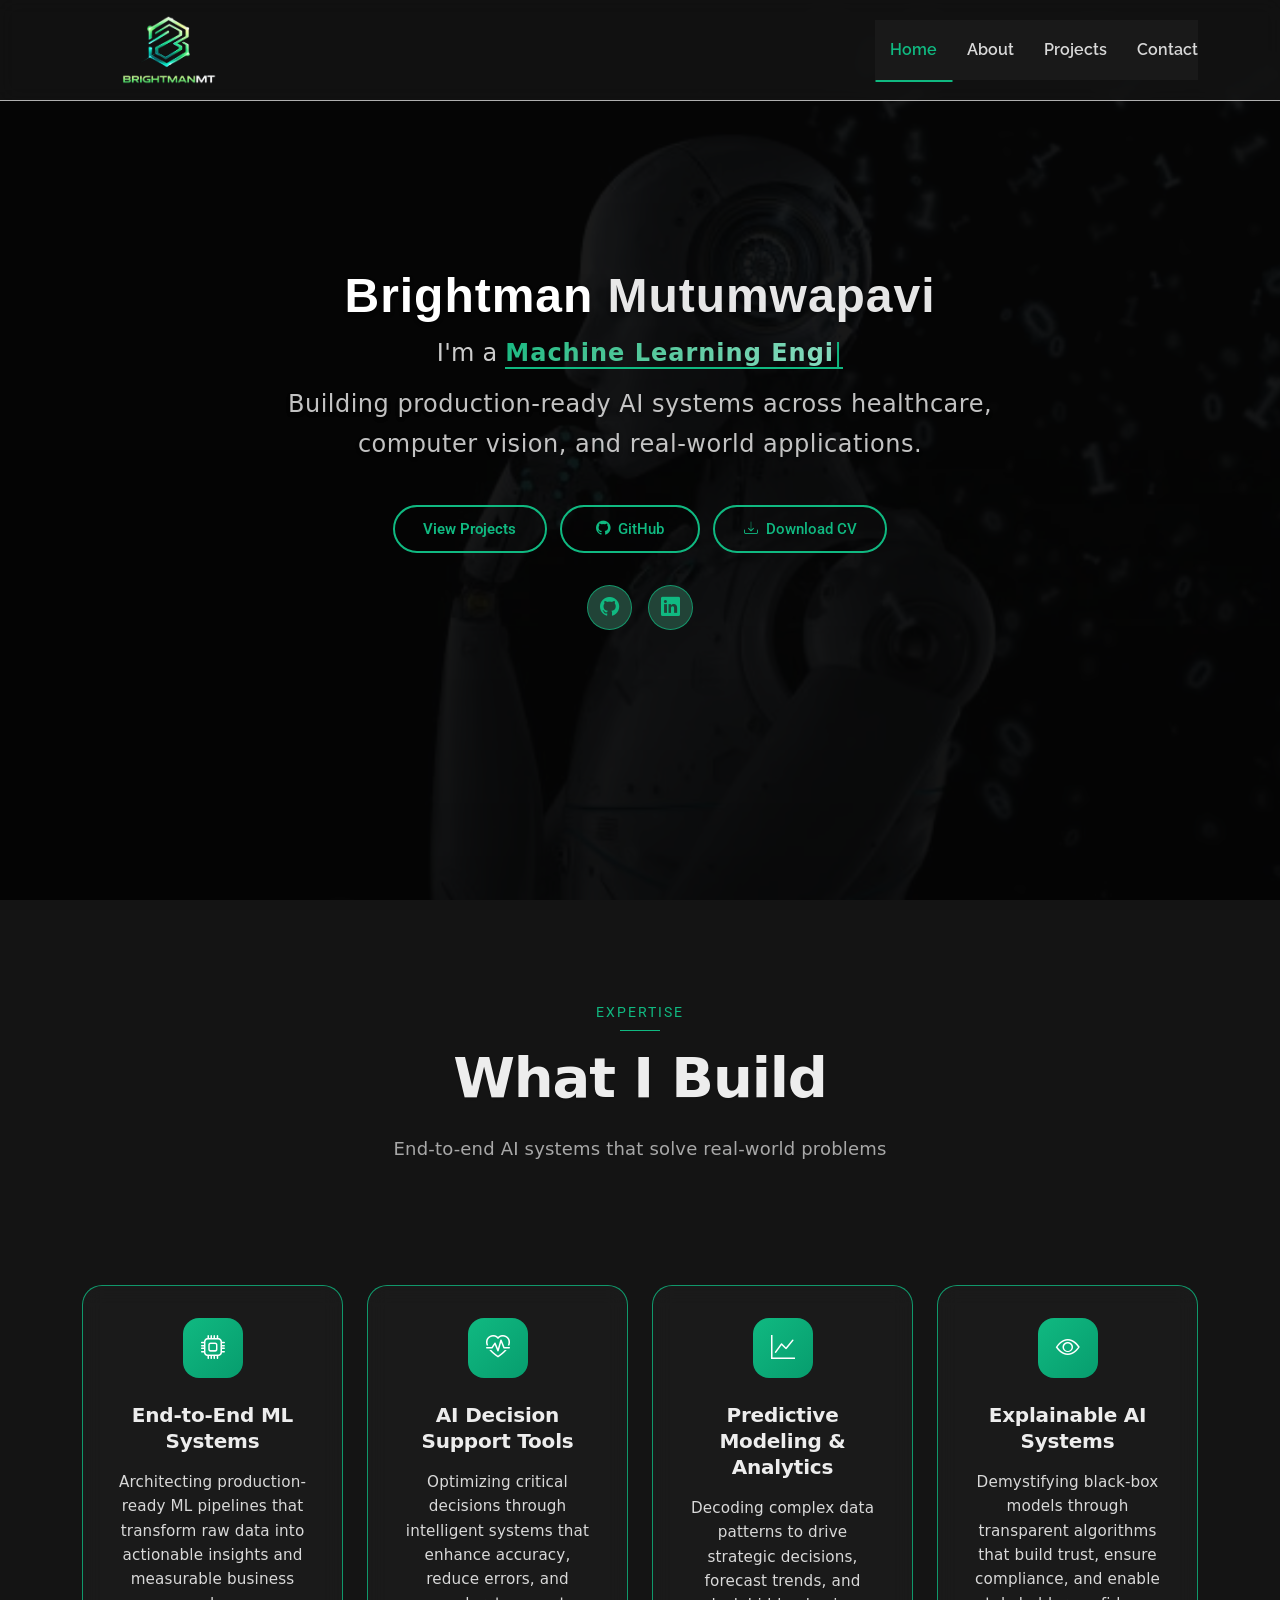
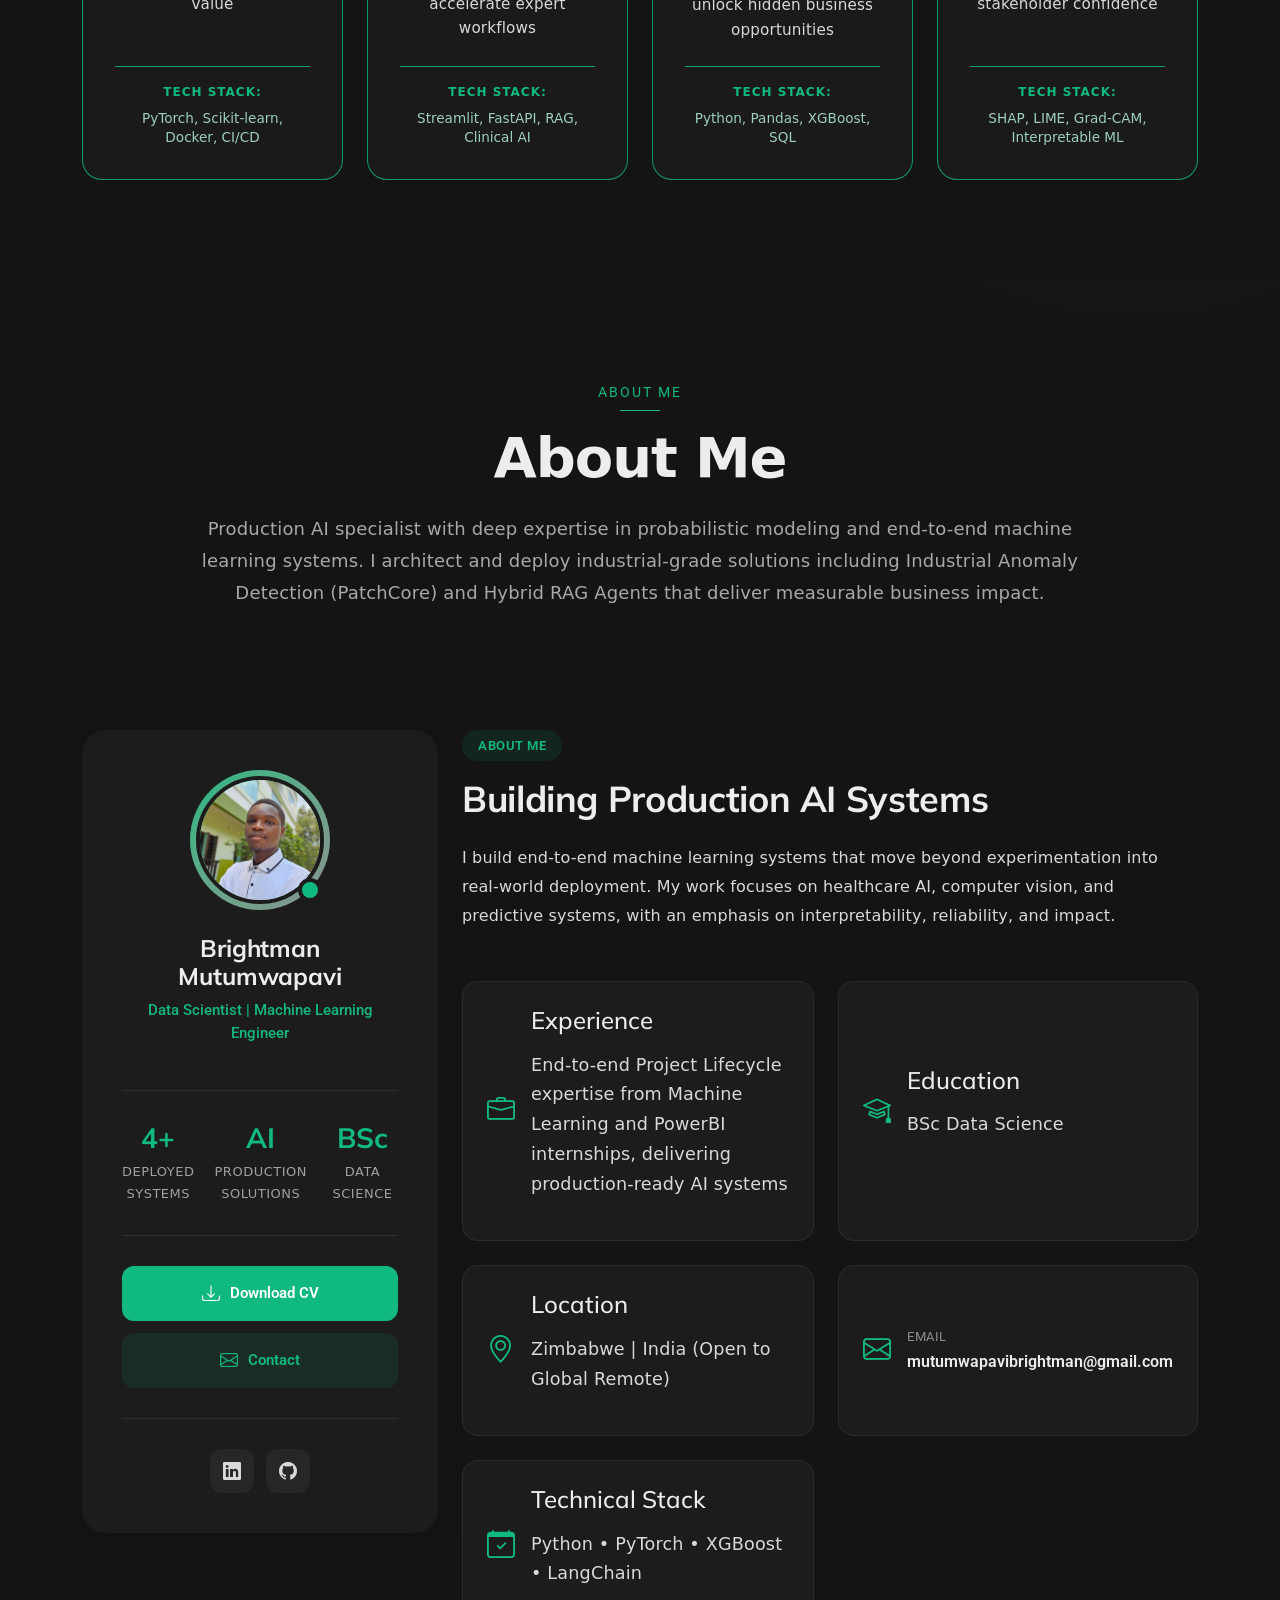
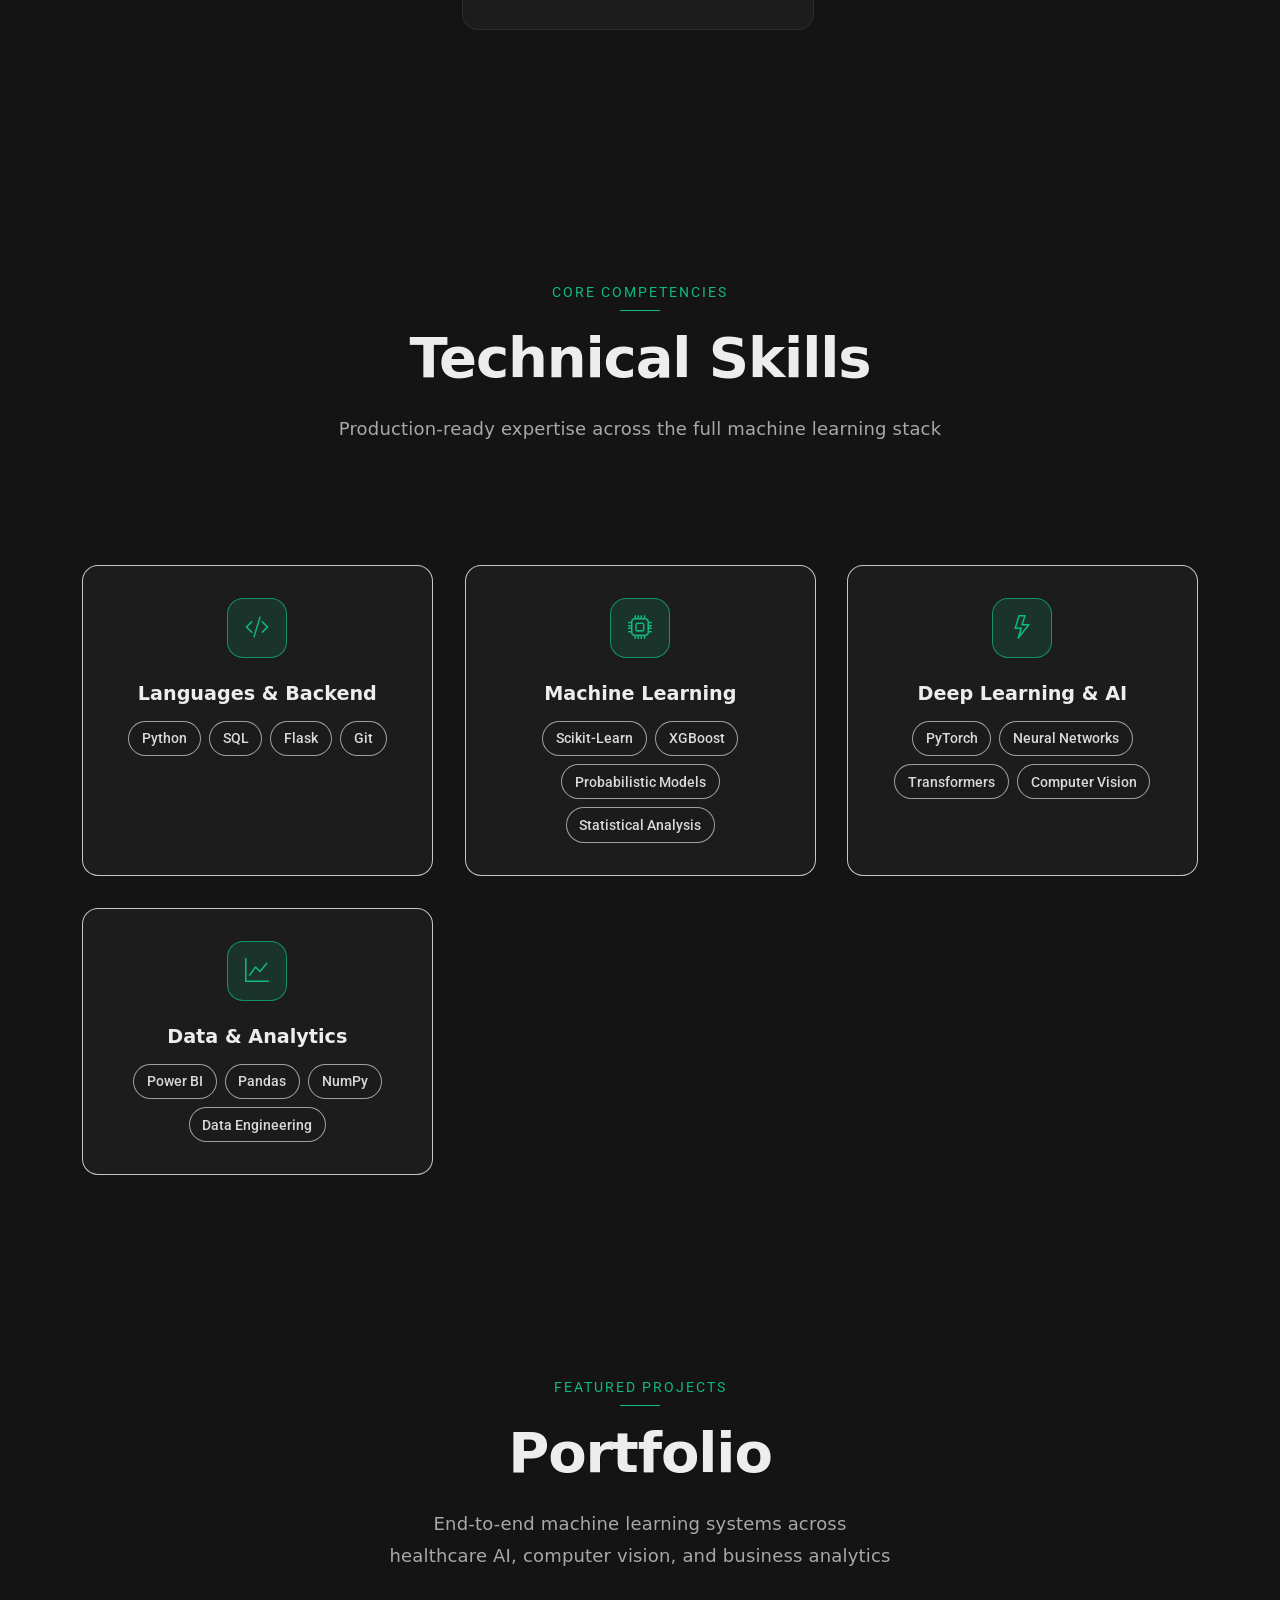
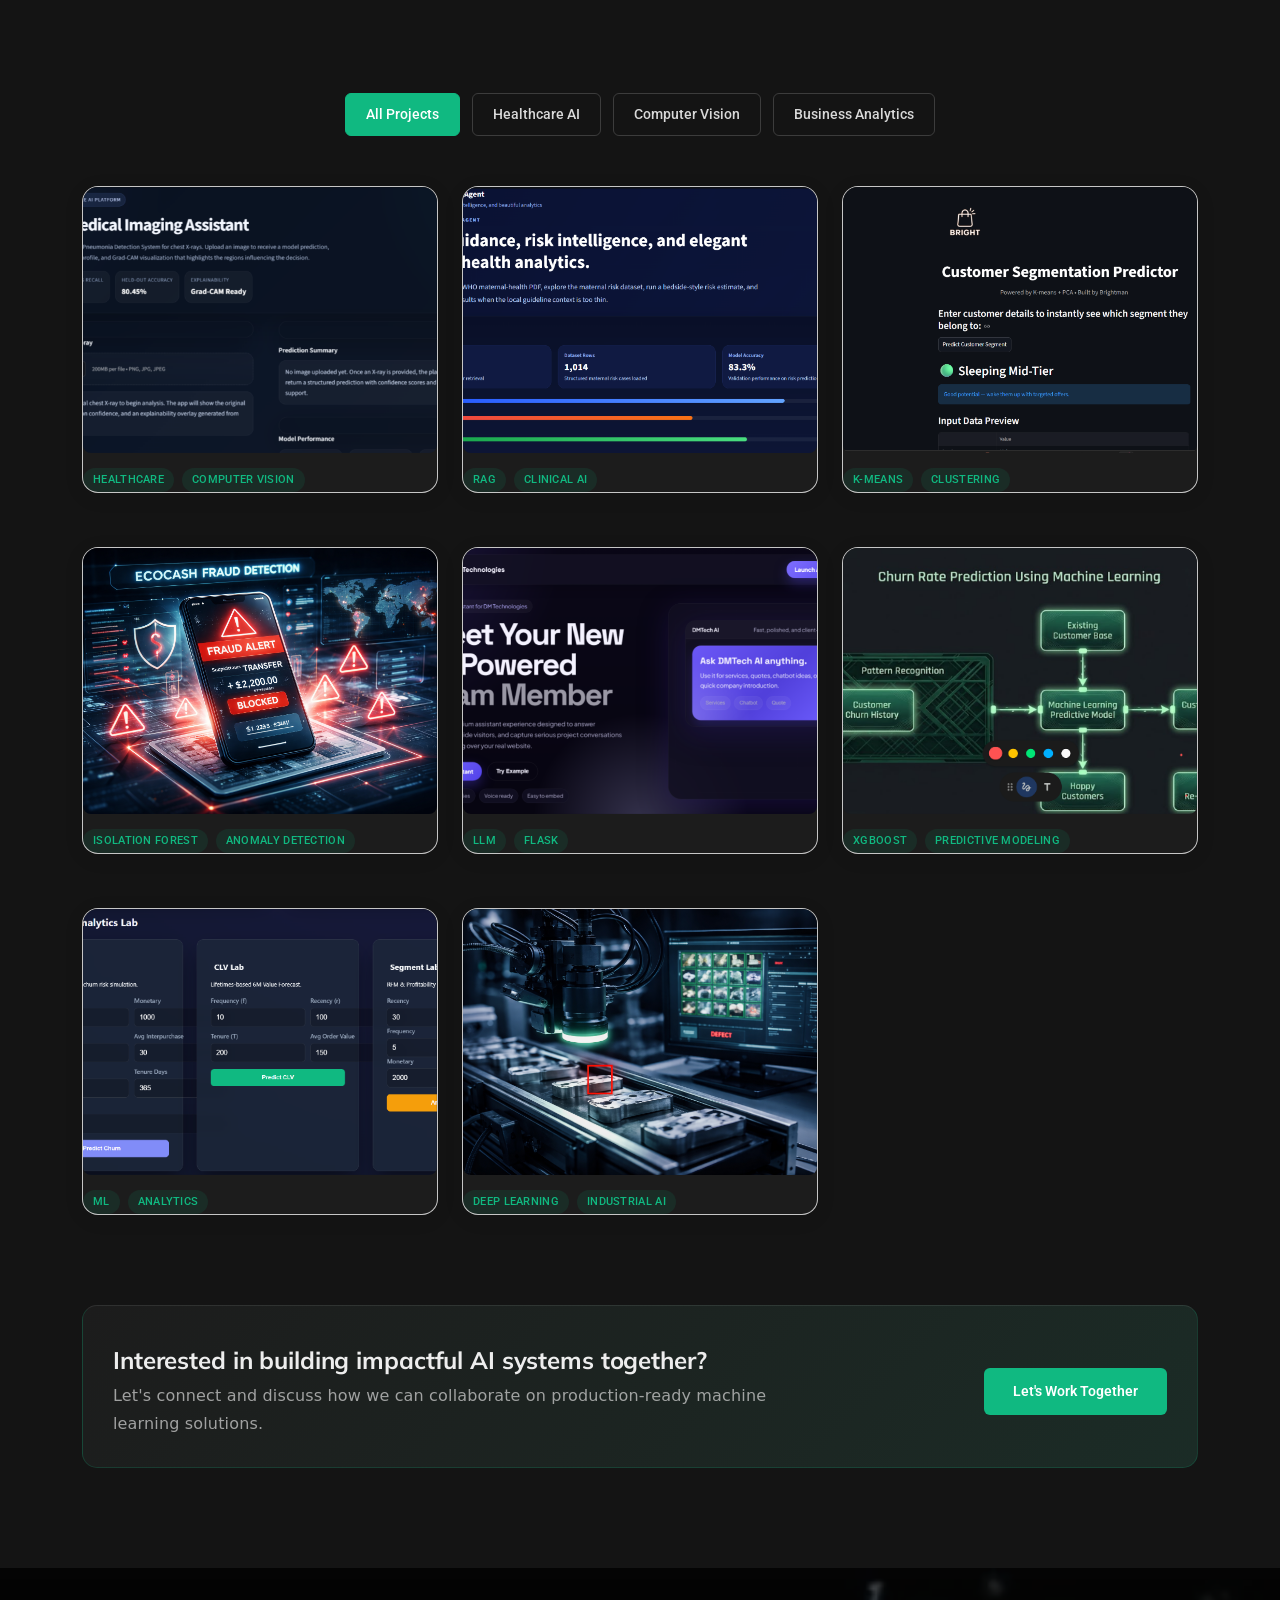
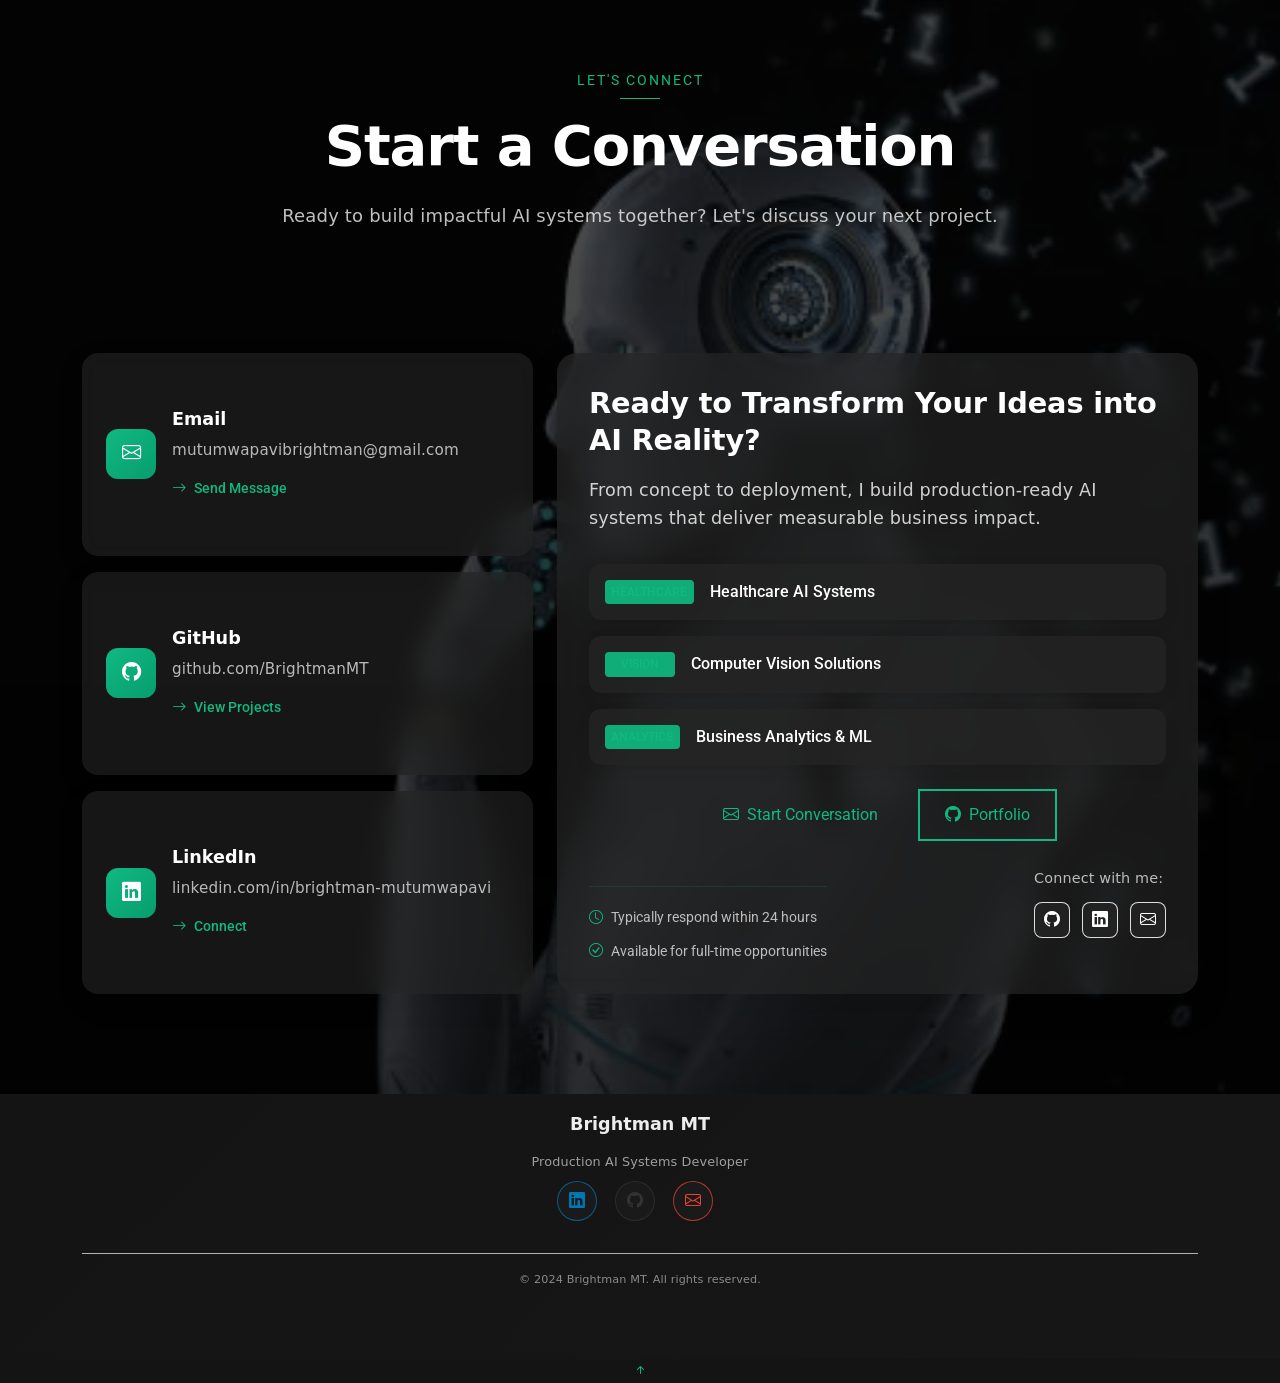
==== index.html @ 0b106875 "Fix GitHub Pages - move files to root directory" ====
<!DOCTYPE html>
<html lang="en">

<head>
  <meta charset="utf-8">
  <meta content="width=device-width, initial-scale=1.0" name="viewport">
  <title>Brightman Mutumwapavi - Data Scientist | Machine Learning Engineer</title>
  <meta name="description" content="Data Scientist and Machine Learning Engineer building end-to-end AI systems across healthcare, computer vision, and real-world applications.">
  <meta name="keywords" content="Data Scientist, Machine Learning Engineer, AI, Healthcare AI, Computer Vision, Deep Learning, PyTorch">

  <!-- Favicons -->
  <link href="assets/img/favicon.png" rel="icon">
  <link href="assets/img/apple-touch-icon.png" rel="apple-touch-icon">

  <!-- Fonts -->
  <link href="https://fonts.googleapis.com" rel="preconnect">
  <link href="https://fonts.gstatic.com" rel="preconnect" crossorigin>
  <link href="https://fonts.googleapis.com/css2?family=Roboto:ital,wght@0,100;0,300;0,400;0,500;0,700;0,900;1,100;1,300;1,400;1,500;1,700;1,900&family=Raleway:ital,wght@0,100;0,200;0,300;0,400;0,500;0,600;0,700;0,800;0,900;1,100;1,200;1,300;1,400;1,500;1,600;1,700;1,800;1,900&family=Mulish:ital,wght@0,200;0,300;0,400;0,500;0,600;0,700;0,800;0,900;1,200;1,300;1,400;1,500;1,600;1,700;1,800;1,900&display=swap" rel="stylesheet">

  <!-- Vendor CSS Files -->
  <link href="assets/vendor/bootstrap/css/bootstrap.min.css" rel="stylesheet">
  <link href="assets/vendor/bootstrap-icons/bootstrap-icons.css" rel="stylesheet">
  <link href="assets/vendor/aos/aos.css" rel="stylesheet">
  <link href="assets/vendor/glightbox/css/glightbox.min.css" rel="stylesheet">
  <link href="assets/vendor/swiper/swiper-bundle.min.css" rel="stylesheet">

  <!-- Main CSS File -->
  <link href="assets/css/main.css" rel="stylesheet">

  <!-- =======================================================
  * Template Name: Craftivo
  * Template URL: https://bootstrapmade.com/craftivo-bootstrap-portfolio-template/
  * Updated: Oct 04 2025 with Bootstrap v5.3.8
  * Author: BootstrapMade.com
  * License: https://bootstrapmade.com/license/
  ======================================================== -->
</head>

<body class="index-page">

  <header id="header" class="header d-flex align-items-center fixed-top">
    <div class="container-fluid container-xl position-relative d-flex align-items-center">

      <a href="index.html" class="logo d-flex align-items-center me-auto">
        <img src="assets/img/logo.png" alt="Brightman MT">
      </a>

      <nav id="navmenu" class="navmenu">
        <ul>
          <li><a href="#hero" class="active">Home</a></li>
          <li><a href="#about">About</a></li>
          <li><a href="#portfolio">Projects</a></li>
          <li><a href="#contact">Contact</a></li>
        </ul>
        <i class="mobile-nav-toggle d-xl-none bi bi-list"></i>
      </nav>

      
    </div>
  </header>

  <!-- Skip to Content Link -->
  <a href="#main" class="skip-link">Skip to main content</a>

  <main class="main">

    <!-- Hero Section -->
    <section id="hero" class="hero section dark-background">

      <div class="hero-background" data-aos="fade-in">
        <img src="assets/img/profile/profile_bright.webp" alt="" class="hero-bg-image">
        <div class="hero-overlay"></div>
      </div>

      <div class="container" data-aos="fade-up" data-aos-delay="100">
        <div class="row justify-content-center">
          <div class="col-lg-8 text-center">
            <h2 class="hero-name"><span class="name-first">Brightman</span> <span class="name-last">Mutumwapavi</span></h2>
            <p>I'm a <span class="typed" data-typed-items="Machine Learning Engineer, AI Systems Builder, Data Scientist"></span><span class="typed-cursor" aria-hidden="true"></span></p>
            <p class="hero-subtitle">Building production-ready AI systems across healthcare, computer vision, and real-world applications.</p>
            <div class="hero-cta">
              <a href="#portfolio" class="btn-getstarted">View Projects</a>
              <a href="https://github.com/BrightmanMT" target="_blank" class="btn-getstarted-secondary"><i class="bi bi-github"></i>GitHub</a>
              <a href="assets/Brightman Mutumwapavi_cv.pdf" class="btn-getstarted-secondary" download><i class="bi bi-download"></i>Download CV</a>
            </div>
            <div class="hero-social">
              <a href="https://github.com/BrightmanMT" target="_blank" class="social-link"><i class="bi bi-github"></i></a>
              <a href="https://www.linkedin.com/in/brightman-mutumwapavi-aa567b28a" target="_blank" class="social-link"><i class="bi bi-linkedin"></i></a>
            </div>
          </div>
        </div>
      </div>

    </section><!-- /Hero Section -->

    <!-- What I Build Section -->
    <section id="what-i-build" class="what-i-build section">
      <div class="container" data-aos="fade-up">
        <div class="section-title">
          <span class="subtitle">Expertise</span>
          <h2>What I Build</h2>
          <p>End-to-end AI systems that solve real-world problems</p>
        </div>
        
        <div class="row gy-4">
          <div class="col-lg-3 col-md-6 stagger-item" data-aos="fade-up" data-aos-delay="100">
            <div class="build-card">
              <div class="build-icon">
                <i class="bi bi-cpu"></i>
              </div>
              <h4>End-to-End ML Systems</h4>
              <p>Architecting production-ready ML pipelines that transform raw data into actionable insights and measurable business value</p>
              <div class="tech-stack">
                <span class="tech-label">Tech Stack:</span>
                <span class="tech-items">PyTorch, Scikit-learn, Docker, CI/CD</span>
              </div>
            </div>
          </div>
          
          <div class="col-lg-3 col-md-6 stagger-item" data-aos="fade-up" data-aos-delay="200">
            <div class="build-card">
              <div class="build-icon">
                <i class="bi bi-heart-pulse"></i>
              </div>
              <h4>AI Decision Support Tools</h4>
              <p>Optimizing critical decisions through intelligent systems that enhance accuracy, reduce errors, and accelerate expert workflows</p>
              <div class="tech-stack">
                <span class="tech-label">Tech Stack:</span>
                <span class="tech-items">Streamlit, FastAPI, RAG, Clinical AI</span>
              </div>
            </div>
          </div>
          
          <div class="col-lg-3 col-md-6 stagger-item" data-aos="fade-up" data-aos-delay="300">
            <div class="build-card">
              <div class="build-icon">
                <i class="bi bi-graph-up"></i>
              </div>
              <h4>Predictive Modeling & Analytics</h4>
              <p>Decoding complex data patterns to drive strategic decisions, forecast trends, and unlock hidden business opportunities</p>
              <div class="tech-stack">
                <span class="tech-label">Tech Stack:</span>
                <span class="tech-items">Python, Pandas, XGBoost, SQL</span>
              </div>
            </div>
          </div>
          
          <div class="col-lg-3 col-md-6 stagger-item" data-aos="fade-up" data-aos-delay="400">
            <div class="build-card">
              <div class="build-icon">
                <i class="bi bi-eye"></i>
              </div>
              <h4>Explainable AI Systems</h4>
              <p>Demystifying black-box models through transparent algorithms that build trust, ensure compliance, and enable stakeholder confidence</p>
              <div class="tech-stack">
                <span class="tech-label">Tech Stack:</span>
                <span class="tech-items">SHAP, LIME, Grad-CAM, Interpretable ML</span>
              </div>
            </div>
          </div>
        </div>
      </div>
    </section><!-- /What I Build Section -->

    <!-- About Section -->
    <section id="about" class="about section">

      <!-- Section Title -->
      <div class="container section-title" data-aos="fade-up">
        <span class="subtitle">About Me</span>
        <h2>About Me</h2>
        <p>Production AI specialist with deep expertise in probabilistic modeling and end-to-end machine learning systems. I architect and deploy industrial-grade solutions including Industrial Anomaly Detection (PatchCore) and Hybrid RAG Agents that deliver measurable business impact.</p>
      </div><!-- End Section Title -->

      <div class="container" data-aos="fade-up" data-aos-delay="100">

        <div class="row gy-5">
          <div class="col-lg-4" data-aos="zoom-in" data-aos-delay="150">
            <div class="profile-card">
              <div class="profile-header">
                <div class="profile-avatar">
                  <img src="assets/img/profile/profile_bright2.jpeg" alt="" class="img-fluid rounded-circle">
                  <div class="status-indicator"></div>
                </div>
                <h3>Brightman Mutumwapavi</h3>
                <span class="role">Data Scientist | Machine Learning Engineer</span>
              </div>

              <div class="profile-stats">
                <div class="stat-item">
                  <h4>4+</h4>
                  <p>Deployed Systems</p>
                </div>
                <div class="stat-item">
                  <h4>AI</h4>
                  <p>Production Solutions</p>
                </div>
                <div class="stat-item">
                  <h4>BSc</h4>
                  <p>Data Science</p>
                </div>
              </div>

              <div class="profile-actions">
                <a href="#" class="btn-primary"><i class="bi bi-download"></i> Download CV</a>
                <a href="mailto:mutumwapavibrightman@gmail.com" class="btn-secondary"><i class="bi bi-envelope"></i> Contact</a>
              </div>

              <div class="social-connect">
                <a href="https://www.linkedin.com/in/brightman-mutumwapavi-aa567b28a" target="_blank"><i class="bi bi-linkedin"></i></a>
                <a href="https://github.com/BrightmanMT" target="_blank"><i class="bi bi-github"></i></a>
              </div>
            </div>
          </div>

          <div class="col-lg-8" data-aos="fade-left" data-aos-delay="200">
            <div class="content-wrapper">
              <div class="bio-section">
                <div class="section-tag">About Me</div>
                <h2>Building Production AI Systems</h2>
                <p>I build end-to-end machine learning systems that move beyond experimentation into real-world deployment. My work focuses on healthcare AI, computer vision, and predictive systems, with an emphasis on interpretability, reliability, and impact.</p>
              </div>

              <div class="details-grid">
                <div class="detail-item" data-aos="fade-up" data-aos-delay="250">
                  <i class="bi bi-briefcase"></i>
                  <div class="profile-content">
                    <h4>Experience</h4>
                    <p>End-to-end Project Lifecycle expertise from Machine Learning and PowerBI internships, delivering production-ready AI systems</p>
                  </div>
                </div>

                <div class="detail-item" data-aos="fade-up" data-aos-delay="300">
                  <i class="bi bi-mortarboard"></i>
                  <div class="profile-content">
                    <h4>Education</h4>
                    <p>BSc Data Science</p>
                  </div>
                </div>

                <div class="detail-item" data-aos="fade-up" data-aos-delay="350">
                  <i class="bi bi-geo-alt"></i>
                  <div class="profile-content">
                    <h4>Location</h4>
                    <p>Zimbabwe | India (Open to Global Remote)</p>
                  </div>
                </div>

                <div class="detail-item" data-aos="fade-up" data-aos-delay="100">
                  <i class="bi bi-envelope"></i>
                  <div class="detail-content">
                    <span>Email</span>
                    <strong>mutumwapavibrightman@gmail.com</strong>
                  </div>
                </div>

                <div class="detail-item" data-aos="fade-up" data-aos-delay="200">
                  <i class="bi bi-calendar-check"></i>
                  <div class="profile-content">
                    <h4>Technical Stack</h4>
                    <p>Python &bull; PyTorch &bull; XGBoost &bull; LangChain</p>
                  </div>
                </div>
              </div>

                          </div>
          </div>
        </div>

      </div>

    </section><!-- /About Section -->

    <!-- Technical Skills Section -->
    <section id="technical-skills" class="technical-skills section">
      <div class="container">
        <div class="section-title" data-aos="fade-up">
          <span class="subtitle">Core Competencies</span>
          <h2>Technical Skills</h2>
          <p>Production-ready expertise across the full machine learning stack</p>
        </div>

        <div class="skills-grid" data-aos="fade-up" data-aos-delay="100">
          <div class="skill-card">
            <div class="skill-icon">
              <i class="bi bi-code-slash"></i>
            </div>
            <h4>Languages & Backend</h4>
            <div class="skill-items">
              <span class="skill-item">Python</span>
              <span class="skill-item">SQL</span>
              <span class="skill-item">Flask</span>
              <span class="skill-item">Git</span>
            </div>
          </div>

          <div class="skill-card">
            <div class="skill-icon">
              <i class="bi bi-cpu"></i>
            </div>
            <h4>Machine Learning</h4>
            <div class="skill-items">
              <span class="skill-item">Scikit-Learn</span>
              <span class="skill-item">XGBoost</span>
              <span class="skill-item">Probabilistic Models</span>
              <span class="skill-item">Statistical Analysis</span>
            </div>
          </div>

          <div class="skill-card">
            <div class="skill-icon">
              <i class="bi bi-lightning"></i>
            </div>
            <h4>Deep Learning & AI</h4>
            <div class="skill-items">
              <span class="skill-item">PyTorch</span>
              <span class="skill-item">Neural Networks</span>
              <span class="skill-item">Transformers</span>
              <span class="skill-item">Computer Vision</span>
            </div>
          </div>

          <div class="skill-card">
            <div class="skill-icon">
              <i class="bi bi-graph-up"></i>
            </div>
            <h4>Data & Analytics</h4>
            <div class="skill-items">
              <span class="skill-item">Power BI</span>
              <span class="skill-item">Pandas</span>
              <span class="skill-item">NumPy</span>
              <span class="skill-item">Data Engineering</span>
            </div>
          </div>
        </div>
      </div>
    </section><!-- /Technical Skills Section -->

    
    <!-- Portfolio Section -->
    <section id="portfolio" class="portfolio section">

      <!-- Section Title -->
      <div class="container section-title" data-aos="fade-up">
        <span class="subtitle">Featured Projects</span>
        <h2>Portfolio</h2>
        <p>End-to-end machine learning systems across healthcare AI, computer vision, and business analytics</p>
      </div><!-- End Section Title -->

      <div class="container" data-aos="fade-up" data-aos-delay="100">

        <div class="isotope-layout" data-default-filter="*" data-layout="masonry" data-sort="original-order">
          <ul class="portfolio-filters isotope-filters" data-aos="fade-up" data-aos-delay="200">
            <li data-filter="*" class="filter-active">All Projects</li>
            <li data-filter=".filter-healthcare">Healthcare AI</li>
            <li data-filter=".filter-computervision">Computer Vision</li>
            <li data-filter=".filter-analytics">Business Analytics</li>
          </ul>

          <div class="row gy-4 isotope-container" data-aos="fade-up" data-aos-delay="300">
            <div class="col-lg-4 col-md-6 portfolio-item isotope-item filter-healthcare">
              <div class="portfolio-card" onclick="openProjectModal('medical-imaging')">
                <div class="portfolio-image-container">
                  <img src="assets/img/medical_imaging.png" alt="AI Medical Imaging Assistant" class="img-fluid">
                  <div class="portfolio-overlay">
                    <div class="portfolio-info">
                      <span class="project-category">Healthcare AI</span>
                      <h4>AI Medical Imaging Assistant</h4>
                      <span class="impact-badge">99%+ Recall | Explainable AI (Grad-CAM)</span>
                    </div>
                    <div class="portfolio-actions">
                      <a href="https://brightmanmt-ai-medical-imaging-assistant-app-dk28lz.streamlit.app/" target="_blank" class="portfolio-link" onclick="event.stopPropagation()">
                        <i class="bi bi-box-arrow-up-right"></i>
                      </a>
                      <a href="https://github.com/BrightmanMT/ai-medical-imaging-assistant" target="_blank" class="portfolio-details" onclick="event.stopPropagation()">
                        <i class="bi bi-github"></i>
                      </a>
                      <a href="#" class="portfolio-expand" onclick="event.stopPropagation(); openProjectModal('medical-imaging')">
                        <i class="bi bi-arrows-angle-expand"></i>
                      </a>
                    </div>
                  </div>
                </div>
                <div class="portfolio-meta">
                  <div class="project-tags">
                    <span class="tag">Healthcare</span>
                    <span class="tag">Computer Vision</span>
                  </div>
                  <div class="project-year">2024</div>
                </div>
              </div>
            </div>

            <div class="col-lg-4 col-md-6 portfolio-item isotope-item filter-healthcare">
              <div class="portfolio-card" onclick="openProjectModal('maternal-ai')">
                <div class="portfolio-image-container">
                  <img src="assets/img/AI_martenal_health.png" alt="Maternal Health Hybrid AI Agent" class="img-fluid">
                  <div class="portfolio-overlay">
                    <div class="portfolio-info">
                      <span class="project-category">Healthcare AI</span>
                      <h4>Maternal Health Hybrid AI Agent</h4>
                      <span class="impact-badge">RAG + Risk Prediction | Clinical Decision Support</span>
                    </div>
                    <div class="portfolio-actions">
                      <a href="https://brightmanmt-maternal-health-hybrid-ai-agent-app-cls4kv.streamlit.app/" target="_blank" class="portfolio-link" onclick="event.stopPropagation()">
                        <i class="bi bi-box-arrow-up-right"></i>
                      </a>
                      <a href="https://github.com/BrightmanMT/maternal-health-hybrid-ai-agent" target="_blank" class="portfolio-details" onclick="event.stopPropagation()">
                        <i class="bi bi-github"></i>
                      </a>
                      <a href="#" class="portfolio-expand" onclick="event.stopPropagation(); openProjectModal('maternal-ai')">
                        <i class="bi bi-arrows-angle-expand"></i>
                      </a>
                    </div>
                  </div>
                </div>
                <div class="portfolio-meta">
                  <div class="project-tags">
                    <span class="tag">RAG</span>
                    <span class="tag">Clinical AI</span>
                  </div>
                  <div class="project-year">2024</div>
                </div>
              </div>
            </div>

            <div class="col-lg-4 col-md-6 portfolio-item isotope-item filter-analytics">
              <div class="portfolio-card" onclick="openProjectModal('segmentation')">
                <div class="portfolio-image-container">
                  <img src="assets/img/kmeans.png" alt="Customer Segmentation Engine" class="img-fluid">
                  <div class="portfolio-overlay">
                    <div class="portfolio-info">
                      <span class="project-category">Business Analytics</span>
                      <h4>Customer Segmentation Engine</h4>
                      <span class="impact-badge">4 Segments | 20–30% Retention Lift Potential | Behavioral Clustering</span>
                    </div>
                    <div class="portfolio-actions">
                      <a href="https://customersegmentationkmeans-f9tbtxtloyjtgiefse2qzq.streamlit.app/" target="_blank" class="portfolio-link" onclick="event.stopPropagation()">
                        <i class="bi bi-box-arrow-up-right"></i>
                      </a>
                      <a href="https://github.com/BrightmanMT/Customer_Segmentation_kmeans" target="_blank" class="portfolio-details" onclick="event.stopPropagation()">
                        <i class="bi bi-github"></i>
                      </a>
                      <a href="#" class="portfolio-expand" onclick="event.stopPropagation(); openProjectModal('segmentation')">
                        <i class="bi bi-arrows-angle-expand"></i>
                      </a>
                    </div>
                  </div>
                </div>
                <div class="portfolio-meta">
                  <div class="project-tags">
                    <span class="tag">K-Means</span>
                    <span class="tag">Clustering</span>
                  </div>
                  <div class="project-year">2024</div>
                </div>
              </div>
            </div>

            <div class="col-lg-4 col-md-6 portfolio-item isotope-item filter-analytics">
              <div class="portfolio-card" onclick="openProjectModal('fraud-detection')">
                <div class="portfolio-image-container">
                  <img src="assets/img/eco_scam.png" alt="Mobile Money Fraud Detection" class="img-fluid">
                  <div class="portfolio-overlay">
                    <div class="portfolio-info">
                      <span class="project-category">Business Analytics</span>
                      <h4>Mobile Money Fraud Detection</h4>
                      <span class="impact-badge">Anomaly Detection | Fraud Prevention | Real-Time Risk Signals</span>
                    </div>
                    <div class="portfolio-actions">
                      <a href="#" target="_blank" class="portfolio-link" onclick="event.stopPropagation()">
                        <i class="bi bi-box-arrow-up-right"></i>
                      </a>
                      <a href="https://github.com/BrightmanMT/StopEcoCashScams" target="_blank" class="portfolio-details" onclick="event.stopPropagation()">
                        <i class="bi bi-github"></i>
                      </a>
                      <a href="#" class="portfolio-expand" onclick="event.stopPropagation(); openProjectModal('fraud-detection')">
                        <i class="bi bi-arrows-angle-expand"></i>
                      </a>
                    </div>
                  </div>
                </div>
                <div class="portfolio-meta">
                  <div class="project-tags">
                    <span class="tag">Isolation Forest</span>
                    <span class="tag">Anomaly Detection</span>
                  </div>
                  <div class="project-year">2024</div>
                </div>
              </div>
            </div>

            <div class="col-lg-4 col-md-6 portfolio-item isotope-item filter-analytics">
              <div class="portfolio-card" onclick="openProjectModal('ai-assistant')">
                <div class="portfolio-image-container">
                  <img src="assets/img/chatbot.png" alt="AI Customer Assistant" class="img-fluid">
                  <div class="portfolio-overlay">
                    <div class="portfolio-info">
                      <span class="project-category">Business Analytics</span>
                      <h4>AI Customer Assistant</h4>
                      <span class="impact-badge">LLM + Flask | 24/7 Support | Lead Conversion Optimization</span>
                    </div>
                    <div class="portfolio-actions">
                      <a href="https://dmtech-ai-customer-assistant.onrender.com/" target="_blank" class="portfolio-link" onclick="event.stopPropagation()">
                        <i class="bi bi-box-arrow-up-right"></i>
                      </a>
                      <a href="https://github.com/BrightmanMT/DMTech_AI_Customer_Assistant" target="_blank" class="portfolio-details" onclick="event.stopPropagation()">
                        <i class="bi bi-github"></i>
                      </a>
                      <a href="#" class="portfolio-expand" onclick="event.stopPropagation(); openProjectModal('ai-assistant')">
                        <i class="bi bi-arrows-angle-expand"></i>
                      </a>
                    </div>
                  </div>
                </div>
                <div class="portfolio-meta">
                  <div class="project-tags">
                    <span class="tag">LLM</span>
                    <span class="tag">Flask</span>
                  </div>
                  <div class="project-year">2024</div>
                </div>
              </div>
            </div>

            <div class="col-lg-4 col-md-6 portfolio-item isotope-item filter-analytics">
              <div class="portfolio-card" onclick="openProjectModal('churn')">
                <div class="portfolio-image-container">
                  <img src="assets/img/churn_pred.png" alt="Customer Churn Prediction" class="img-fluid">
                  <div class="portfolio-overlay">
                    <div class="portfolio-info">
                      <span class="project-category">Business Analytics</span>
                      <h4>Customer Churn Prediction</h4>
                      <span class="impact-badge">95% Accuracy | 87% Recall | XGBoost Model</span>
                    </div>
                    <div class="portfolio-actions">
                      <a href="#" target="_blank" class="portfolio-link" onclick="event.stopPropagation()">
                        <i class="bi bi-box-arrow-up-right"></i>
                      </a>
                      <a href="https://github.com/BrightmanMT/Churn-Prediction" target="_blank" class="portfolio-details" onclick="event.stopPropagation()">
                        <i class="bi bi-github"></i>
                      </a>
                      <a href="#" class="portfolio-expand" onclick="event.stopPropagation(); openProjectModal('churn')">
                        <i class="bi bi-arrows-angle-expand"></i>
                      </a>
                    </div>
                  </div>
                </div>
                <div class="portfolio-meta">
                  <div class="project-tags">
                    <span class="tag">XGBoost</span>
                    <span class="tag">Predictive Modeling</span>
                  </div>
                  <div class="project-year">2024</div>
                </div>
              </div>
            </div>

            <div class="col-lg-4 col-md-6 portfolio-item isotope-item filter-analytics">
              <div class="portfolio-card" onclick="openProjectModal('clv-system')">
                <div class="portfolio-image-container">
                  <img src="assets/img/clv.png" alt="Customer Lifetime Value System" class="img-fluid">
                  <div class="portfolio-overlay">
                    <div class="portfolio-info">
                      <span class="project-category">Business Analytics</span>
                      <h4>Customer Lifetime Value System</h4>
                      <span class="impact-badge">Hybrid ML System | BG/NBD + Churn Modeling</span>
                    </div>
                    <div class="portfolio-actions">
                      <a href="https://clv3.onrender.com/" target="_blank" class="portfolio-link" onclick="event.stopPropagation()">
                        <i class="bi bi-box-arrow-up-right"></i>
                      </a>
                      <a href="https://github.com/BrightmanMT/CLV3" target="_blank" class="portfolio-details" onclick="event.stopPropagation()">
                        <i class="bi bi-github"></i>
                      </a>
                      <a href="#" class="portfolio-expand" onclick="event.stopPropagation(); openProjectModal('clv-system')">
                        <i class="bi bi-arrows-angle-expand"></i>
                      </a>
                    </div>
                  </div>
                </div>
                <div class="portfolio-meta">
                  <div class="project-tags">
                    <span class="tag">ML</span>
                    <span class="tag">Analytics</span>
                  </div>
                  <div class="project-year">2024</div>
                </div>
              </div>
            </div>

            <div class="col-lg-4 col-md-6 portfolio-item isotope-item filter-computervision">
              <div class="portfolio-card" onclick="openProjectModal('defect-detection')">
                <div class="portfolio-image-container">
                  <img src="assets/img/parthcore_detect.png" alt="PatchCore Defect Detection" class="img-fluid">
                  <div class="portfolio-overlay">
                    <div class="portfolio-info">
                      <span class="project-category">Computer Vision</span>
                      <h4>PatchCore Defect Detection</h4>
                      <span class="impact-badge">92% Accuracy | Industrial Anomaly Detection</span>
                    </div>
                    <div class="portfolio-actions">
                      <a href="https://github.com/BrightmanMT/patchcore-defect-detection" target="_blank" class="portfolio-details" onclick="event.stopPropagation()">
                        <i class="bi bi-github"></i>
                      </a>
                      <a href="#" class="portfolio-expand" onclick="event.stopPropagation(); openProjectModal('defect-detection')">
                        <i class="bi bi-arrows-angle-expand"></i>
                      </a>
                    </div>
                  </div>
                </div>
                <div class="portfolio-meta">
                  <div class="project-tags">
                    <span class="tag">Deep Learning</span>
                    <span class="tag">Industrial AI</span>
                  </div>
                  <div class="project-year">2024</div>
                </div>
              </div>
            </div>
                              </div>

        </div>

        <div class="portfolio-bottom" data-aos="fade-up" data-aos-delay="400">
          <div class="row align-items-center">
            <div class="col-lg-8">
              <h3>Interested in building impactful AI systems together?</h3>
              <p>Let's connect and discuss how we can collaborate on production-ready machine learning solutions.</p>
            </div>
            <div class="col-lg-4 text-lg-end">
              <a href="#contact" class="btn btn-accent">Let's Work Together</a>
            </div>
          </div>
        </div>

      </div>

    </section><!-- /Portfolio Section -->

    <!-- Contact Section -->
    <section id="contact" class="contact section dark-background">

      <!-- Hero Background for Contact -->
      <div class="hero-background" data-aos="fade-in">
        <img src="assets/img/profile/profile_bright.webp" alt="" class="hero-bg-image">
        <div class="hero-overlay"></div>
      </div>

      <!-- Section Title -->
      <div class="container section-title" data-aos="fade-up">
        <span class="subtitle">Let's Connect</span>
        <h2>Start a Conversation</h2>
        <p>Ready to build impactful AI systems together? Let's discuss your next project.</p>
      </div><!-- End Section Title -->

      <div class="container">

        <div class="row gy-4">

          <div class="col-lg-5">
            <div class="contact-info-cards" data-aos="fade-up" data-aos-delay="100">
              <div class="info-card">
                <div class="card-icon">
                  <i class="bi bi-envelope"></i>
                </div>
                <div class="card-content">
                  <h4>Email</h4>
                  <p>mutumwapavibrightman@gmail.com</p>
                  <a href="mailto:mutumwapavibrightman@gmail.com" class="card-link">
                    <i class="bi bi-arrow-right"></i> Send Message
                  </a>
                </div>
              </div>

              <div class="info-card">
                <div class="card-icon">
                  <i class="bi bi-github"></i>
                </div>
                <div class="card-content">
                  <h4>GitHub</h4>
                  <p>github.com/BrightmanMT</p>
                  <a href="https://github.com/BrightmanMT" target="_blank" class="card-link">
                    <i class="bi bi-arrow-right"></i> View Projects
                  </a>
                </div>
              </div>

              <div class="info-card">
                <div class="card-icon">
                  <i class="bi bi-linkedin"></i>
                </div>
                <div class="card-content">
                  <h4>LinkedIn</h4>
                  <p>linkedin.com/in/brightman-mutumwapavi</p>
                  <a href="https://www.linkedin.com/in/brightman-mutumwapavi-aa567b28a" target="_blank" class="card-link">
                    <i class="bi bi-arrow-right"></i> Connect
                  </a>
                </div>
              </div>
            </div>
          </div>

          <div class="col-lg-7">
            <div class="contact-main-cta" data-aos="fade-up" data-aos-delay="200">
              <div class="cta-header">
                <h3>Ready to Transform Your Ideas into AI Reality?</h3>
                <p>From concept to deployment, I build production-ready AI systems that deliver measurable business impact.</p>
              </div>
              
              <div class="expertise-highlights">
                <div class="highlight-item">
                  <span class="highlight-icon"> healthcare</span>
                  <span class="highlight-text">Healthcare AI Systems</span>
                </div>
                <div class="highlight-item">
                  <span class="highlight-icon"> vision</span>
                  <span class="highlight-text">Computer Vision Solutions</span>
                </div>
                <div class="highlight-item">
                  <span class="highlight-icon"> analytics</span>
                  <span class="highlight-text">Business Analytics & ML</span>
                </div>
              </div>

              <div class="cta-actions">
                <a href="mailto:mutumwapavibrightman@gmail.com" class="btn-getstarted">
                  <i class="bi bi-envelope"></i> Start Conversation
                </a>
                <a href="https://github.com/BrightmanMT" target="_blank" class="btn-getstarted-secondary">
                  <i class="bi bi-github"></i> Portfolio
                </a>
              </div>

              <div class="contact-meta">
                <div class="response-info">
                  <div class="response-time">
                    <i class="bi bi-clock"></i>
                    <span>Typically respond within 24 hours</span>
                  </div>
                  <div class="availability">
                    <i class="bi bi-check-circle"></i>
                    <span>Available for full-time opportunities</span>
                  </div>
                </div>
                
                <div class="social-connect">
                  <p>Connect with me:</p>
                  <div class="social-links-enhanced">
                    <a href="https://github.com/BrightmanMT" target="_blank" class="social-btn github">
                      <i class="bi bi-github"></i>
                    </a>
                    <a href="https://www.linkedin.com/in/brightman-mutumwapavi-aa567b28a" target="_blank" class="social-btn linkedin">
                      <i class="bi bi-linkedin"></i>
                    </a>
                    <a href="mailto:mutumwapavibrightman@gmail.com" class="social-btn email">
                      <i class="bi bi-envelope"></i>
                    </a>
                  </div>
                </div>
              </div>
            </div>
          </div>

        </div>

      </div>

    </section><!-- /Contact Section -->

  </main>

  <footer id="footer" class="footer">

    <div class="container">
      <div class="footer-content">
        <div class="footer-brand">
          <h4>Brightman MT</h4>
          <p>Production AI Systems Developer</p>
          <div class="social-links">
            <a href="https://www.linkedin.com/in/brightman-mutumwapavi-aa567b28a" target="_blank"><i class="bi bi-linkedin"></i></a>
            <a href="https://github.com/BrightmanMT" target="_blank"><i class="bi bi-github"></i></a>
            <a href="mailto:mutumwapavibrightman@gmail.com"><i class="bi bi-envelope"></i></a>
          </div>
        </div>
        
        <div class="footer-copyright">
          <p>&copy; 2024 Brightman MT. All rights reserved.</p>
        </div>
      </div>
    </div>

  </footer>

  <!-- Project Modal -->
  <div id="projectModal" class="project-modal">
    <div class="modal-overlay" onclick="closeProjectModal()"></div>
    <div class="modal-content">
      <div class="modal-header">
        <h2 id="modalTitle">Project Title</h2>
        <button class="modal-close" onclick="closeProjectModal()">
          <i class="bi bi-x"></i>
        </button>
      </div>
      <div class="modal-body">
        <div class="project-detail-section">
          <h3><i class="bi bi-lightbulb"></i> Problem Statement</h3>
          <p id="modalProblem">Problem description</p>
        </div>
        <div class="project-detail-section">
          <h3><i class="bi bi-gear"></i> Technical Approach</h3>
          <p id="modalApproach">Technical approach description</p>
        </div>
        <div class="project-detail-section">
          <h3><i class="bi bi-graph-up"></i> Results & Impact</h3>
          <p id="modalResults">Results and impact description</p>
        </div>
        <div class="project-detail-section">
          <h3><i class="bi bi-tools"></i> Technologies Used</h3>
          <div id="modalTech" class="tech-tags"></div>
        </div>
      </div>
      <div class="modal-footer">
        <a id="modalLiveDemo" href="#" target="_blank" class="btn-getstarted">
          <i class="bi bi-box-arrow-up-right"></i> Live Demo
        </a>
        <a id="modalGithub" href="#" target="_blank" class="btn-getstarted-secondary">
          <i class="bi bi-github"></i> View Code
        </a>
      </div>
    </div>
  </div>

  <!-- Scroll Top -->
  <a href="#" id="scroll-top" class="scroll-top d-flex align-items-center justify-content-center"><i class="bi bi-arrow-up-short"></i></a>

  <!-- Preloader -->
  <div id="preloader"></div>

  <!-- Vendor JS Files -->
  <script src="assets/vendor/bootstrap/js/bootstrap.bundle.min.js"></script>
  <script src="assets/vendor/php-email-form/validate.js"></script>
  <script src="assets/vendor/aos/aos.js"></script>
  <script src="assets/vendor/typed.js/typed.umd.js"></script>
  <script src="assets/vendor/waypoints/noframework.waypoints.js"></script>
  <script src="assets/vendor/glightbox/js/glightbox.min.js"></script>
  <script src="assets/vendor/imagesloaded/imagesloaded.pkgd.min.js"></script>
  <script src="assets/vendor/isotope-layout/isotope.pkgd.min.js"></script>
  <script src="assets/vendor/swiper/swiper-bundle.min.js"></script>

  <!-- Main JS File -->
  <script src="assets/js/main.js"></script>
  
  <!-- Enhanced Features JS -->
  <script src="assets/js/enhancements.js"></script>

</body>

</html>
---- assets/css/main.css ----
/**
* Template Name: Craftivo
* Template URL: https://bootstrapmade.com/craftivo-bootstrap-portfolio-template/
* Updated: Oct 04 2025 with Bootstrap v5.3.8
* Author: BootstrapMade.com
* License: https://bootstrapmade.com/license/
*/

@charset "UTF-8";

/*--------------------------------------------------------------
# Font & Color Variables
# Help: https://bootstrapmade.com/color-system/
--------------------------------------------------------------*/
/* Fonts */
:root {
  --default-font: "Roboto",  system-ui, -apple-system, "Segoe UI", Roboto, "Helvetica Neue", Arial, "Noto Sans", "Liberation Sans", sans-serif, "Apple Color Emoji", "Segoe UI Emoji", "Segoe UI Symbol", "Noto Color Emoji";
  --heading-font: "Mulish",  sans-serif;
  --nav-font: "Raleway",  sans-serif;
}

/* Global Colors - The following color variables are used throughout the website. Updating them here will change the color scheme of the entire website */
:root { 
  --background-color: #141414; /* Background color for the entire website, including individual sections */
  --default-color: #d9d9d9; /* Default color used for the majority of the text content across the entire website */
  --heading-color: #ededed; /* Color for headings, subheadings and title throughout the website */
  --accent-color: #10b981; /* Accent color that represents your brand on the website. It's used for buttons, links, and other elements that need to stand out */
  --surface-color: #1c1c1c; /* The surface color is used as a background of boxed elements within sections, such as cards, icon boxes, or other elements that require a visual separation from the global background. */
  --contrast-color: #ffffff; /* Contrast color for text, ensuring readability against backgrounds of accent, heading, or default colors. */
}

/* Nav Menu Colors - The following color variables are used specifically for the navigation menu. They are separate from the global colors to allow for more customization options */
:root {
  --nav-color: #d9d9d9;  /* The default color of the main navmenu links */
  --nav-hover-color: #10b981; /* Applied to main navmenu links when they are hovered over or active */
  --nav-mobile-background-color: #2e2e2e; /* Used as the background color for mobile navigation menu */
  --nav-dropdown-background-color: #2e2e2e; /* Used as the background color for dropdown items that appear when hovering over primary navigation items */
  --nav-dropdown-color: #d9d9d9; /* Used for navigation links of the dropdown items in the navigation menu. */
  --nav-dropdown-hover-color: #10b981; /* Similar to --nav-hover-color, this color is applied to dropdown navigation links when they are hovered over. */
}

/* Color Presets - These classes override global colors when applied to any section or element, providing reuse of the sam color scheme. */

.light-background {
  --background-color: rgba(41, 41, 41, 0.8);
  --surface-color: #484848;
}

.dark-background {
  --background-color: #060606;
  --default-color: #ffffff;
  --heading-color: #ffffff;
  --surface-color: #252525;
  --contrast-color: #ffffff;
}

/* Smooth scroll */
:root {
  scroll-behavior: smooth;
}

/*--------------------------------------------------------------
# General Styling & Shared Classes
--------------------------------------------------------------*/
body {
  color: var(--default-color);
  background-color: var(--background-color);
  font-family: var(--default-font);
}

a {
  color: var(--accent-color);
  text-decoration: none;
  transition: 0.3s;
}

a:hover {
  color: color-mix(in srgb, var(--accent-color), transparent 25%);
  text-decoration: none;
}

h1,
h2,
h3,
h4,
h5,
h6 {
  color: var(--heading-color);
  font-family: var(--heading-font);
  line-height: 1.2;
  margin-bottom: 1rem;
}

/* Responsive Typography */
h1 {
  font-size: clamp(2rem, 5vw, 3rem);
  font-weight: 700;
  letter-spacing: -0.02em;
}

h2 {
  font-size: clamp(1.75rem, 4vw, 2.5rem);
  font-weight: 600;
  letter-spacing: -0.01em;
}

h3 {
  font-size: clamp(1.5rem, 3vw, 2rem);
  font-weight: 600;
  letter-spacing: -0.005em;
}

h4 {
  font-size: clamp(1.25rem, 2.5vw, 1.5rem);
  font-weight: 500;
}

h5 {
  font-size: clamp(1.125rem, 2vw, 1.25rem);
  font-weight: 500;
}

h6 {
  font-size: clamp(1rem, 1.5vw, 1.125rem);
  font-weight: 500;
}

p {
  font-family: var(--default-font);
  font-size: clamp(0.95rem, 1.5vw, 1.1rem);
  line-height: 1.6;
  color: var(--default-color);
  margin-bottom: 1rem;
}

@media (max-width: 768px) {
  h1 {
    font-size: 2rem;
  }
  
  h2 {
    font-size: 1.75rem;
  }
  
  h3 {
    font-size: 1.5rem;
  }
  
  p {
    font-size: 1rem;
  }
}

/* PHP Email Form Messages
------------------------------*/
.php-email-form .error-message {
  display: none;
  background: #df1529;
  color: #ffffff;
  text-align: left;
  padding: 15px;
  margin-bottom: 24px;
  font-weight: 600;
}

.php-email-form .sent-message {
  display: none;
  color: #ffffff;
  background: #059652;
  text-align: center;
  padding: 15px;
  margin-bottom: 24px;
  font-weight: 600;
}

.php-email-form .loading {
  display: none;
  background: var(--surface-color);
  text-align: center;
  padding: 15px;
  margin-bottom: 24px;
}

.php-email-form .loading:before {
  content: "";
  display: inline-block;
  border-radius: 50%;
  width: 24px;
  height: 24px;
  margin: 0 10px -6px 0;
  border: 3px solid var(--accent-color);
  border-top-color: var(--surface-color);
  animation: php-email-form-loading 1s linear infinite;
}

@keyframes php-email-form-loading {
  0% {
    transform: rotate(0deg);
  }

  100% {
    transform: rotate(360deg);
  }
}

/*--------------------------------------------------------------
# Global Header
--------------------------------------------------------------*/
.header {
  --heading-color: #ffffff;
  color: var(--default-color);
  background-color: var(--background-color);
  padding: 15px 0;
  transition: all 0.5s;
  z-index: 997;
}

.header .logo {
  line-height: 1;
}

.header .logo img {
  height: 70px;
  max-height: 70px;
  width: auto;
  margin-right: 8px;
  transition: all 0.3s ease;
  object-fit: contain;
}

.header .logo img:hover {
  transform: scale(1.05);
}

.header .logo h1 {
  font-size: 30px;
  margin: 0;
  font-weight: 400;
  color: var(--heading-color);
}

.header .btn-getstarted,
.header .btn-getstarted:focus {
  color: var(--contrast-color);
  background: var(--accent-color);
  font-size: 14px;
  padding: 8px 25px;
  margin: 0 0 0 30px;
  border-radius: 50px;
  transition: 0.3s;
}

.header .btn-getstarted:hover,
.header .btn-getstarted:focus:hover {
  color: var(--contrast-color);
  background: color-mix(in srgb, var(--accent-color), transparent 15%);
}

@media (max-width: 1200px) {
  .header .logo {
    order: 1;
  }
  
  .header .logo img {
    height: 55px;
    max-height: 55px;
  }
  
  .header .btn-getstarted {
    order: 2;
    margin: 0 15px 0 0;
    padding: 6px 15px;
  }
  
  .header .navmenu {
    order: 3;
  }
}

@media (max-width: 768px) {
  .header .logo img {
    height: 45px;
    max-height: 45px;
  }
}

@media (max-width: 480px) {
  .header .logo img {
    height: 40px;
    max-height: 40px;
  }
}

.scrolled .header {
  box-shadow: 0px 0 18px rgba(0, 0, 0, 0.1);
}

/* Global Header on Scroll
------------------------------*/
.scrolled .header {
  --background-color: rgba(20, 20, 20, 0.8);
}

/* Index Page Header
------------------------------*/
.index-page .header {
  --background-color: rgba(255, 255, 255, 0);
}

/* Index Page Header on Scroll
------------------------------*/
.index-page.scrolled .header {
  --background-color: rgba(20, 20, 20, 0.8);
}

/*--------------------------------------------------------------
# Navigation Menu
--------------------------------------------------------------*/
/* Navmenu - Desktop */
@media (min-width: 1200px) {
  .navmenu {
    padding: 0;
  }

  .navmenu ul {
    margin: 0;
    padding: 0;
    display: flex;
    list-style: none;
    align-items: center;
  }

  .navmenu li {
    position: relative;
  }

  .navmenu a,
  .navmenu a:focus {
    color: var(--nav-color);
    padding: 18px 15px;
    font-size: 16px;
    font-family: var(--nav-font);
    font-weight: 600;
    display: flex;
    align-items: center;
    justify-content: space-between;
    white-space: nowrap;
    transition: 0.3s;
  }

  .navmenu a i,
  .navmenu a:focus i {
    font-size: 12px;
    line-height: 0;
    margin-left: 5px;
    transition: 0.3s;
  }

  .navmenu li:last-child a {
    padding-right: 0;
  }

  .navmenu li:hover>a,
  .navmenu .active,
  .navmenu .active:focus {
    color: var(--nav-hover-color);
  }

  .navmenu .dropdown ul {
    margin: 0;
    padding: 10px 0;
    background: var(--nav-dropdown-background-color);
    display: block;
    position: absolute;
    visibility: hidden;
    left: 14px;
    top: 130%;
    opacity: 0;
    transition: 0.3s;
    border-radius: 4px;
    z-index: 99;
    box-shadow: 0px 0px 30px rgba(0, 0, 0, 0.1);
  }

  .navmenu .dropdown ul li {
    min-width: 200px;
  }

  .navmenu .dropdown ul a {
    padding: 10px 20px;
    font-size: 15px;
    text-transform: none;
    color: var(--nav-dropdown-color);
  }

  .navmenu .dropdown ul a i {
    font-size: 12px;
  }

  .navmenu .dropdown ul a:hover,
  .navmenu .dropdown ul .active:hover,
  .navmenu .dropdown ul li:hover>a {
    color: var(--nav-dropdown-hover-color);
  }

  .navmenu .dropdown:hover>ul {
    opacity: 1;
    top: 100%;
    visibility: visible;
  }

  .navmenu .dropdown .dropdown ul {
    top: 0;
    left: -90%;
    visibility: hidden;
  }

  .navmenu .dropdown .dropdown:hover>ul {
    opacity: 1;
    top: 0;
    left: -100%;
    visibility: visible;
  }
}

/* Navmenu - Mobile */
@media (max-width: 1199px) {
  .mobile-nav-toggle {
    color: var(--nav-color);
    font-size: 28px;
    line-height: 0;
    margin-right: 10px;
    cursor: pointer;
    transition: color 0.3s;
  }

  .navmenu {
    padding: 0;
    z-index: 9997;
  }

  .navmenu ul {
    display: none;
    list-style: none;
    position: absolute;
    inset: 60px 20px 20px 20px;
    padding: 10px 0;
    margin: 0;
    border-radius: 6px;
    background-color: var(--nav-mobile-background-color);
    overflow-y: auto;
    transition: 0.3s;
    z-index: 9998;
    box-shadow: 0px 0px 30px rgba(0, 0, 0, 0.1);
  }

  .navmenu a,
  .navmenu a:focus {
    color: var(--nav-dropdown-color);
    padding: 10px 20px;
    font-family: var(--nav-font);
    font-size: 17px;
    font-weight: 500;
    display: flex;
    align-items: center;
    justify-content: space-between;
    white-space: nowrap;
    transition: 0.3s;
  }

  .navmenu a i,
  .navmenu a:focus i {
    font-size: 12px;
    line-height: 0;
    margin-left: 5px;
    width: 30px;
    height: 30px;
    display: flex;
    align-items: center;
    justify-content: center;
    border-radius: 50%;
    transition: 0.3s;
    background-color: color-mix(in srgb, var(--accent-color), transparent 90%);
  }

  .navmenu a i:hover,
  .navmenu a:focus i:hover {
    background-color: var(--accent-color);
    color: var(--contrast-color);
  }

  .navmenu a:hover,
  .navmenu .active,
  .navmenu .active:focus {
    color: var(--nav-dropdown-hover-color);
  }

  .navmenu .active i,
  .navmenu .active:focus i {
    background-color: var(--accent-color);
    color: var(--contrast-color);
    transform: rotate(180deg);
  }

  .navmenu .dropdown ul {
    position: static;
    display: none;
    z-index: 99;
    padding: 10px 0;
    margin: 10px 20px;
    background-color: var(--nav-dropdown-background-color);
    border: 1px solid color-mix(in srgb, var(--default-color), transparent 90%);
    box-shadow: none;
    transition: all 0.5s ease-in-out;
  }

  .navmenu .dropdown ul ul {
    background-color: rgba(33, 37, 41, 0.1);
  }

  .navmenu .dropdown>.dropdown-active {
    display: block;
    background-color: rgba(33, 37, 41, 0.03);
  }

  .mobile-nav-active {
    overflow: hidden;
  }

  .mobile-nav-active .mobile-nav-toggle {
    color: #fff;
    position: absolute;
    font-size: 32px;
    top: 15px;
    right: 15px;
    margin-right: 0;
    z-index: 9999;
  }

  .mobile-nav-active .navmenu {
    position: fixed;
    overflow: hidden;
    inset: 0;
    background: rgba(33, 37, 41, 0.8);
    transition: 0.3s;
  }

  .mobile-nav-active .navmenu>ul {
    display: block;
  }
}

/*--------------------------------------------------------------
# Global Footer
--------------------------------------------------------------*/
.footer {
  color: var(--default-color);
  background-color: var(--background-color);
  font-size: 14px;
  padding-bottom: 50px;
  position: relative;
}

.footer .footer-top {
  padding-top: 50px;
  border-top: 1px solid color-mix(in srgb, var(--default-color), transparent 90%);
}

.footer .footer-about .logo {
  line-height: 1;
  margin-bottom: 25px;
}

.footer .footer-about .logo img {
  max-height: 40px;
  margin-right: 6px;
}

.footer .footer-about .logo span {
  color: var(--heading-color);
  font-size: 30px;
  font-weight: 700;
  letter-spacing: 1px;
  font-family: var(--heading-font);
}

.footer .footer-about p {
  font-size: 14px;
  font-family: var(--heading-font);
}

.footer .social-links a {
  display: flex;
  align-items: center;
  justify-content: center;
  width: 40px;
  height: 40px;
  border-radius: 50%;
  border: 1px solid color-mix(in srgb, var(--default-color), transparent 50%);
  font-size: 16px;
  color: color-mix(in srgb, var(--default-color), transparent 50%);
  margin-right: 10px;
  transition: 0.3s;
}

.footer .social-links a:hover {
  color: var(--accent-color);
  border-color: var(--accent-color);
}

.footer h4 {
  font-size: 16px;
  font-weight: bold;
  position: relative;
  padding-bottom: 12px;
}

.footer .footer-links {
  margin-bottom: 30px;
}

.footer .footer-links ul {
  list-style: none;
  padding: 0;
  margin: 0;
}

.footer .footer-links ul i {
  padding-right: 2px;
  font-size: 12px;
  line-height: 0;
}

.footer .footer-links ul li {
  padding: 10px 0;
  display: flex;
  align-items: center;
}

.footer .footer-links ul li:first-child {
  padding-top: 0;
}

.footer .footer-links ul a {
  color: color-mix(in srgb, var(--default-color), transparent 20%);
  display: inline-block;
  line-height: 1;
}

.footer .footer-links ul a:hover {
  color: var(--accent-color);
}

.footer .footer-contact p {
  margin-bottom: 5px;
}

.footer .copyright {
  padding-top: 25px;
  padding-bottom: 25px;
  background-color: color-mix(in srgb, var(--default-color), transparent 95%);
}

.footer .copyright p {
  margin-bottom: 0;
}

.footer .credits {
  margin-top: 6px;
  font-size: 13px;
}

/*--------------------------------------------------------------
# Footer - Compact Horizontal Layout
  gap: 3rem;
  flex: 1;
  justify-content: space-between;
}

.link-group {
  flex: 1;
}

.link-group h5 {
  color: var(--heading-color);
  font-size: 0.9rem;
  font-weight: var(--font-weight-semibold);
  text-transform: uppercase;
  letter-spacing: 1px;
  margin-bottom: 0.75rem;
}

.links-row {
  display: flex;
  flex-direction: column;
  gap: 0.5rem;
}

.links-row a,
.links-row span {
  color: var(--default-color);
  text-decoration: none;
  font-size: 0.85rem;
  transition: color 0.3s ease;
  opacity: 0.8;
}

.links-row a:hover {
  color: var(--accent-color);
  opacity: 1;
}

.links-row span {
  opacity: 0.9;
}

/* Responsive Footer */
@media (max-width: 992px) {
  .footer-compact {
    flex-direction: column;
    gap: 2rem;
    align-items: center;
    text-align: center;
  }
  
  .footer-links-horizontal {
    flex-direction: column;
    gap: 2rem;
    width: 100%;
    max-width: 600px;
  }
  
  .link-group {
    text-align: center;
  }
}

@media (max-width: 576px) {
  .footer-compact {
    padding: 1.5rem 0;
    gap: 1.5rem;
  }
  
  .footer-brand h4 {
    font-size: 1.3rem;
  }
  
  .footer-links-horizontal {
    gap: 1.5rem;
  }
}

/* Simplified Footer CSS */
.footer-content {
  padding: 20px 0;
  display: flex;
  flex-direction: column;
  gap: 1rem;
  text-align: center;
}

.footer-brand {
  margin-bottom: 0.5rem;
}

.footer-brand h4 {
  font-family: var(--font-display);
  font-weight: var(--font-weight-bold);
  font-size: 1.1rem;
  color: var(--heading-color);
  margin-bottom: 0.25rem;
}

.footer-brand p {
  color: color-mix(in srgb, var(--default-color), transparent 30%);
  font-size: 0.8rem;
  margin-bottom: 0.5rem;
}

.social-links {
  display: flex;
  justify-content: center;
  gap: 0.5rem;
}

.social-links a {
  width: 30px;
  height: 30px;
  background: color-mix(in srgb, var(--surface-color), transparent 20%);
  border-radius: 50%;
  display: flex;
  align-items: center;
  justify-content: center;
  color: var(--default-color);
  text-decoration: none;
  transition: all 0.3s ease;
  font-size: 0.9rem;
  border: 1px solid color-mix(in srgb, var(--default-color), transparent 20%);
}

.social-links a:hover {
  transform: translateY(-2px);
  box-shadow: 0 4px 12px rgba(0, 0, 0, 0.15);
}

/* Original brand colors for social icons */
.social-links a[href*="linkedin"] {
  color: #0077b5;
  border-color: color-mix(in srgb, #0077b5, transparent 30%);
}

.social-links a[href*="linkedin"]:hover {
  background: #0077b5;
  color: white;
}

.social-links a[href*="github"] {
  color: #333;
  border-color: color-mix(in srgb, #333, transparent 30%);
}

.social-links a[href*="github"]:hover {
  background: #333;
  color: white;
}

.social-links a[href*="mailto"] {
  color: #ea4335;
  border-color: color-mix(in srgb, #ea4335, transparent 30%);
}

.social-links a[href*="mailto"]:hover {
  background: #ea4335;
  color: white;
}

.footer-copyright {
  text-align: center;
  padding-top: 1rem;
  border-top: 1px solid color-mix(in srgb, var(--default-color), transparent 20%);
  margin-top: 0.5rem;
}

.footer-copyright p {
  color: color-mix(in srgb, var(--default-color), transparent 40%);
  font-size: 0.7rem;
  margin: 0;
}

/* Mobile Footer - Even More Compact */
@media (max-width: 768px) {
  .footer-content {
    padding: 15px 0;
    gap: 0.75rem;
  }
  
  .footer-brand h4 {
    font-size: 1rem;
  }
  
  .footer-brand p {
    font-size: 0.75rem;
    margin-bottom: 0.4rem;
  }
  
  .social-links {
    gap: 0.4rem;
  }
  
  .social-links a {
    width: 28px;
    height: 28px;
    font-size: 0.8rem;
  }
  
  .footer-copyright {
    padding-top: 0.75rem;
  }
  
  .footer-copyright p {
    font-size: 0.65rem;
  }
}

@media (max-width: 480px) {
  .footer-content {
    padding: 12px 0;
    gap: 0.5rem;
  }
  
  .footer-brand h4 {
    font-size: 0.95rem;
  }
  
  .footer-brand p {
    font-size: 0.7rem;
    margin-bottom: 0.3rem;
  }
  
  .social-links {
    gap: 0.3rem;
  }
  
  .social-links a {
    width: 25px;
    height: 25px;
    font-size: 0.75rem;
  }
  
  .footer-copyright {
    padding-top: 0.5rem;
  }
  
  .footer-copyright p {
    font-size: 0.6rem;
  }
}

.section {
  padding: 60px 0;
  scroll-margin-top: 90px;
  overflow: clip;
  position: relative;
}


@media (max-width: 1199px) {

  section,
  .section {
    scroll-margin-top: 66px;
  }
}


/*--------------------------------------------------------------
# Global Section Titles
--------------------------------------------------------------*/
.section-title {
  text-align: center;
  padding-bottom: 60px;
  position: relative;
}

.section-title h2 {
  font-size: 3.5rem;
  font-weight: 300;
  line-height: 1.2;
  color: var(--heading-color);
  margin-bottom: 1.5rem;
  letter-spacing: -1px;
}

@media (max-width: 768px) {
  .section-title h2 {
    font-size: 2.5rem;
  }
}

.section-title .subtitle {
  display: inline-block;
  font-size: 0.875rem;
  font-weight: 400;
  color: var(--accent-color);
  text-transform: uppercase;
  letter-spacing: 2px;
  margin-bottom: 1.5rem;
  position: relative;
}

.section-title .subtitle::after {
  content: "";
  position: absolute;
  bottom: -8px;
  left: 50%;
  transform: translateX(-50%);
  width: 40px;
  height: 1px;
  background: var(--accent-color);
}

/*--------------------------------------------------------------
# Technical Skills Section - Clean Modern Design
--------------------------------------------------------------*/
.technical-skills {
  background: var(--background-color);
  padding: 80px 0;
  position: relative;
}

/* Skills Grid Layout */
.skills-grid {
  display: grid;
  grid-template-columns: repeat(auto-fit, minmax(280px, 1fr));
  gap: 2rem;
  margin-top: 3rem;
}

/* Skill Cards */
.skill-card {
  background: var(--surface-color);
  border-radius: 16px;
  padding: 2rem;
  text-align: center;
  transition: all 0.4s cubic-bezier(0.4, 0, 0.2, 1);
  border: 1px solid color-mix(in srgb, var(--default-color), transparent 10%);
  position: relative;
  overflow: hidden;
  opacity: 0;
  transform: translateY(30px) scale(0.95);
}

/* Staggered Animation for Cards */
.skill-card:nth-child(1) { animation: slideInScale 0.6s ease-out 0.1s forwards; }
.skill-card:nth-child(2) { animation: slideInScale 0.6s ease-out 0.2s forwards; }
.skill-card:nth-child(3) { animation: slideInScale 0.6s ease-out 0.3s forwards; }
.skill-card:nth-child(4) { animation: slideInScale 0.6s ease-out 0.4s forwards; }

@keyframes slideInScale {
  to {
    opacity: 1;
    transform: translateY(0) scale(1);
  }
}

.skill-card:hover {
  transform: translateY(-8px) scale(1.02);
  box-shadow: 0 20px 40px rgba(0, 0, 0, 0.15);
  border-color: color-mix(in srgb, var(--accent-color), transparent 30%);
}

/* Cool Hover Effects */
.skill-card:hover::after {
  content: '';
  position: absolute;
  top: -50%;
  left: -50%;
  width: 200%;
  height: 200%;
  background: radial-gradient(circle, color-mix(in srgb, var(--accent-color), transparent 10%) 0%, transparent 70%);
  animation: pulse 2s ease-in-out infinite;
}

@keyframes pulse {
  0%, 100% { transform: scale(0.8); opacity: 0.5; }
  50% { transform: scale(1); opacity: 0.8; }
}

.skill-card::before {
  content: '';
  position: absolute;
  top: 0;
  left: 0;
  right: 0;
  height: 2px;
  background: color-mix(in srgb, var(--accent-color), transparent 60%);
  transform: scaleX(0);
  transform-origin: left;
  transition: transform 0.3s ease;
}

.skill-card:hover::before {
  transform: scaleX(1);
}

/* Skill Icon */
.skill-icon {
  width: 60px;
  height: 60px;
  background: color-mix(in srgb, var(--surface-color), var(--accent-color) 15%);
  border-radius: 16px;
  display: flex;
  align-items: center;
  justify-content: center;
  color: var(--accent-color);
  font-size: 1.5rem;
  margin: 0 auto 1.5rem;
  transition: all 0.4s cubic-bezier(0.4, 0, 0.2, 1);
  border: 1px solid color-mix(in srgb, var(--accent-color), transparent 30%);
  position: relative;
  overflow: hidden;
}

.skill-icon::before {
  content: '';
  position: absolute;
  top: 50%;
  left: 50%;
  width: 0;
  height: 0;
  background: color-mix(in srgb, var(--accent-color), transparent 20%);
  border-radius: 50%;
  transform: translate(-50%, -50%);
  transition: all 0.4s ease;
}

.skill-card:hover .skill-icon {
  transform: scale(1.1) rotate(5deg);
  background: color-mix(in srgb, var(--surface-color), var(--accent-color) 25%);
  border-color: color-mix(in srgb, var(--accent-color), transparent 50%);
  box-shadow: 0 8px 25px rgba(16, 185, 129, 0.2);
}

.skill-card:hover .skill-icon::before {
  width: 100%;
  height: 100%;
}

/* Icon bounce animation on load */
.skill-icon {
  animation: iconBounce 0.6s ease-out;
}

@keyframes iconBounce {
  0% { transform: scale(0) rotate(-180deg); opacity: 0; }
  50% { transform: scale(1.2) rotate(10deg); }
  100% { transform: scale(1) rotate(0deg); opacity: 1; }
}

/* Skill Card Content */
.skill-card h4 {
  font-family: var(--font-display);
  font-weight: var(--font-weight-bold);
  font-size: 1.2rem;
  color: var(--heading-color);
  margin-bottom: 1rem;
}

/* Skill Items */
.skill-items {
  display: flex;
  flex-wrap: wrap;
  gap: 0.5rem;
  justify-content: center;
  margin-top: 1rem;
}

.skill-item {
  background: color-mix(in srgb, var(--surface-color), transparent 30%);
  color: var(--default-color);
  padding: 0.4rem 0.8rem;
  border-radius: 20px;
  font-size: 0.85rem;
  font-weight: 500;
  border: 1px solid color-mix(in srgb, var(--default-color), transparent 30%);
  transition: all 0.3s cubic-bezier(0.4, 0, 0.2, 1);
  opacity: 0;
  transform: translateY(10px) scale(0.9);
  position: relative;
  overflow: hidden;
}

/* Staggered animation for skill items */
.skill-card .skill-item:nth-child(1) { animation: fadeInUp 0.4s ease-out 0.8s forwards; }
.skill-card .skill-item:nth-child(2) { animation: fadeInUp 0.4s ease-out 0.9s forwards; }
.skill-card .skill-item:nth-child(3) { animation: fadeInUp 0.4s ease-out 1.0s forwards; }
.skill-card .skill-item:nth-child(4) { animation: fadeInUp 0.4s ease-out 1.1s forwards; }

@keyframes fadeInUp {
  to {
    opacity: 1;
    transform: translateY(0) scale(1);
  }
}

.skill-item:hover {
  background: color-mix(in srgb, var(--accent-color), transparent 20%);
  color: var(--accent-color);
  transform: translateY(-3px) scale(1.05);
  box-shadow: 0 6px 20px rgba(16, 185, 129, 0.15);
  border-color: color-mix(in srgb, var(--accent-color), transparent 40%);
}

/* Cool shimmer effect on hover */
.skill-item::before {
  content: '';
  position: absolute;
  top: 0;
  left: -100%;
  width: 100%;
  height: 100%;
  background: linear-gradient(90deg, transparent, color-mix(in srgb, var(--contrast-color), transparent 30%), transparent);
  transition: left 0.6s ease;
}

.skill-item:hover::before {
  left: 100%;
}

/* Floating animation for skill items */
.skill-card:hover .skill-item {
  animation: float 3s ease-in-out infinite;
}

.skill-card:hover .skill-item:nth-child(2) { animation-delay: 0.2s; }
.skill-card:hover .skill-item:nth-child(3) { animation-delay: 0.4s; }
.skill-card:hover .skill-item:nth-child(4) { animation-delay: 0.6s; }

@keyframes float {
  0%, 100% { transform: translateY(0) scale(1.05); }
  50% { transform: translateY(-2px) scale(1.05); }
}

/* Responsive Design */
@media (max-width: 992px) {
  .skills-grid {
    grid-template-columns: repeat(auto-fit, minmax(250px, 1fr));
    gap: 1.5rem;
  }
  
  .skill-card {
    padding: 1.5rem;
  }
  
  .skill-icon {
    width: 50px;
    height: 50px;
    font-size: 1.3rem;
  }
  
  .skill-card h4 {
    font-size: 1.1rem;
  }
}

@media (max-width: 768px) {
  .technical-skills {
    padding: 60px 0;
  }
  
  .skills-grid {
    grid-template-columns: 1fr;
    gap: 1.5rem;
    margin-top: 2rem;
  }
  
  .skill-card {
    padding: 1.25rem;
  }
  
  .skill-icon {
    width: 45px;
    height: 45px;
    font-size: 1.2rem;
    margin-bottom: 1rem;
  }
  
  .skill-card h4 {
    font-size: 1rem;
  }
  
  .skill-items {
    gap: 0.4rem;
  }
  
  .skill-item {
    font-size: 0.8rem;
    padding: 0.3rem 0.6rem;
  }
}

@media (max-width: 480px) {
  .technical-skills {
    padding: 50px 0;
  }
  
  .skills-grid {
    gap: 1rem;
    margin-top: 1.5rem;
  }
  
  .skill-card {
    padding: 1rem;
  }
  
  .skill-icon {
    width: 40px;
    height: 40px;
    font-size: 1.1rem;
    margin-bottom: 0.75rem;
  }
  
  .skill-card h4 {
    font-size: 0.95rem;
  }
  
  .skill-items {
    gap: 0.3rem;
  }
  
  .skill-item {
    font-size: 0.75rem;
    padding: 0.25rem 0.5rem;
  }
}

.section-title p {
  font-size: 1.125rem;
  line-height: 1.8;
  color: color-mix(in srgb, var(--default-color), transparent 25%);
  max-width: 900px;
  margin: 0 auto;
  text-wrap: balance;
}

/*--------------------------------------------------------------
# Hero Section
--------------------------------------------------------------*/
.hero {
  padding-top: 80px;
  min-height: 100vh;
  position: relative;
  display: flex;
  align-items: center;
  justify-content: center;
  overflow: hidden;
  padding-bottom: 80px;
}

.hero img {
  position: absolute;
  inset: 0;
  display: block;
  width: 100%;
  height: 100%;
  object-fit: cover;
  z-index: 1;
}

.hero:before {
  content: "";
  background: color-mix(in srgb, var(--background-color), transparent 30%);
  position: absolute;
  inset: 0;
  z-index: 2;
  border-radius: 0;
}

.hero .container {
  position: relative;
  z-index: 3;
}

.hero h2 {
  margin: 0;
  font-size: 48px;
  font-weight: 700;
}

.hero p {
  margin: 10px 0 0 0;
  font-size: 24px;
  color: color-mix(in srgb, var(--default-color), transparent 20%);
}

.hero p span {
  color: var(--accent-color);
  letter-spacing: 1px;
  border-bottom: 2px solid var(--accent-color);
}

.hero .social-links {
  margin-top: 30px;
  display: flex;
  justify-content: center;
  gap: 15px;
}

.hero .social-links a {
  display: flex;
  align-items: center;
  justify-content: center;
  width: 50px;
  height: 50px;
  border-radius: 50%;
  background: color-mix(in srgb, var(--default-color), transparent 92%);
  color: var(--default-color);
  font-size: 20px;
  transition: 0.3s;
}

.hero .social-links a:hover {
  background: var(--accent-color);
  color: var(--contrast-color);
  transform: translateY(-3px);
}

@media (max-width: 768px) {
  .hero h2 {
    font-size: 32px;
  }

  .hero p {
    font-size: 20px;
  }
}

/*--------------------------------------------------------------
# About Section
--------------------------------------------------------------*/
.about {
  overflow: hidden;
  position: relative;
}

.about::before {
  content: "";
  position: absolute;
  top: -50%;
  right: -20%;
  width: 800px;
  height: 800px;
  background: radial-gradient(circle, color-mix(in srgb, var(--accent-color), transparent 85%) 0%, transparent 70%);
  border-radius: 50%;
  z-index: 0;
  pointer-events: none;
}

.about .container {
  position: relative;
  z-index: 1;
}

.about .profile-card {
  background: var(--surface-color);
  border-radius: 24px;
  padding: 40px;
  box-shadow: 0 8px 30px rgba(0, 0, 0, 0.08);
  position: sticky;
  top: 100px;
}

.about .profile-card .profile-header {
  text-align: center;
  padding-bottom: 30px;
  border-bottom: 1px solid color-mix(in srgb, var(--default-color), transparent 90%);
}

.about .profile-card .profile-header .profile-avatar {
  width: 140px;
  height: 140px;
  margin: 0 auto 24px;
  position: relative;
  border-radius: 50%;
  padding: 6px;
  background: linear-gradient(135deg, var(--accent-color), color-mix(in srgb, var(--accent-color), #ff6b9d 50%));
}

.about .profile-card .profile-header .profile-avatar img {
  width: 100%;
  height: 100%;
  object-fit: cover;
  border-radius: 50%;
  border: 4px solid var(--surface-color);
}

.about .profile-card .profile-header .profile-avatar .status-indicator {
  position: absolute;
  bottom: 8px;
  right: 8px;
  width: 24px;
  height: 24px;
  background: #10b981;
  border: 4px solid var(--surface-color);
  border-radius: 50%;
  animation: pulse 2s infinite;
}

.about .profile-card .profile-header h3 {
  font-size: 24px;
  font-weight: 700;
  margin-bottom: 8px;
  color: var(--heading-color);
}

.about .profile-card .profile-header .role {
  display: inline-block;
  font-size: 15px;
  color: var(--accent-color);
  font-weight: 500;
  margin-bottom: 16px;
}

.about .profile-card .profile-header .rating {
  display: flex;
  align-items: center;
  justify-content: center;
  gap: 4px;
  margin-top: 12px;
}

.about .profile-card .profile-header .rating i {
  color: #fbbf24;
  font-size: 16px;
}

.about .profile-card .profile-header .rating span {
  margin-left: 8px;
  font-weight: 600;
  color: var(--default-color);
  font-size: 15px;
}

.about .profile-card .profile-stats {
  display: grid;
  grid-template-columns: repeat(3, 1fr);
  gap: 20px;
  padding: 30px 0;
  border-bottom: 1px solid color-mix(in srgb, var(--default-color), transparent 90%);
}

.about .profile-card .profile-stats .stat-item {
  text-align: center;
}

.about .profile-card .profile-stats .stat-item h4 {
  font-size: 28px;
  font-weight: 700;
  color: var(--accent-color);
  margin-bottom: 6px;
}

.about .profile-card .profile-stats .stat-item p {
  font-size: 13px;
  color: color-mix(in srgb, var(--default-color), transparent 30%);
  text-transform: uppercase;
  letter-spacing: 0.5px;
  margin: 0;
}

.about .profile-card .profile-actions {
  display: flex;
  flex-direction: column;
  gap: 12px;
  padding: 30px 0;
  border-bottom: 1px solid color-mix(in srgb, var(--default-color), transparent 90%);
}

.about .profile-card .profile-actions a {
  display: flex;
  align-items: center;
  justify-content: center;
  gap: 10px;
  padding: 14px 24px;
  border-radius: 12px;
  font-weight: 600;
  font-size: 15px;
  text-decoration: none;
  transition: all 0.3s ease;
}

.about .profile-card .profile-actions a.btn-primary {
  background: var(--accent-color);
  color: var(--contrast-color);
}

.about .profile-card .profile-actions a.btn-primary:hover {
  background: color-mix(in srgb, var(--accent-color), #000 15%);
  transform: translateY(-2px);
  box-shadow: 0 6px 20px rgba(0, 0, 0, 0.15);
}

.about .profile-card .profile-actions a.btn-secondary {
  background: color-mix(in srgb, var(--accent-color), transparent 90%);
  color: var(--accent-color);
}

.about .profile-card .profile-actions a.btn-secondary:hover {
  background: color-mix(in srgb, var(--accent-color), transparent 85%);
}

.about .profile-card .profile-actions a i {
  font-size: 18px;
}

.about .profile-card .social-connect {
  display: flex;
  justify-content: center;
  gap: 12px;
  padding-top: 30px;
}

.about .profile-card .social-connect a {
  width: 44px;
  height: 44px;
  display: flex;
  align-items: center;
  justify-content: center;
  background: color-mix(in srgb, var(--default-color), transparent 94%);
  border-radius: 12px;
  color: var(--default-color);
  font-size: 18px;
  transition: all 0.3s ease;
}

.about .profile-card .social-connect a:hover {
  background: var(--accent-color);
  color: var(--contrast-color);
  transform: translateY(-3px);
}

.about .content-wrapper .bio-section {
  margin-bottom: 50px;
}

.about .content-wrapper .bio-section .section-tag {
  display: inline-block;
  padding: 6px 16px;
  background: color-mix(in srgb, var(--accent-color), transparent 90%);
  color: var(--accent-color);
  border-radius: 20px;
  font-size: 13px;
  font-weight: 600;
  text-transform: uppercase;
  letter-spacing: 0.5px;
  margin-bottom: 16px;
}

.about .content-wrapper .bio-section h2 {
  font-size: 36px;
  font-weight: 700;
  color: var(--heading-color);
  margin-bottom: 24px;
  line-height: 1.2;
}

.about .content-wrapper .bio-section p {
  font-size: 16px;
  line-height: 1.8;
  color: var(--default-color);
  margin-bottom: 16px;
}

.about .content-wrapper .bio-section p:last-child {
  margin-bottom: 0;
}

.about .content-wrapper .details-grid {
  display: grid;
  grid-template-columns: repeat(2, 1fr);
  gap: 24px;
  margin-bottom: 50px;
}

.about .content-wrapper .details-grid .detail-item {
  display: flex;
  align-items: center;
  gap: 16px;
  padding: 24px;
  background: var(--surface-color);
  border-radius: 16px;
  border: 1px solid color-mix(in srgb, var(--default-color), transparent 92%);
  transition: all 0.3s ease;
}

.about .content-wrapper .details-grid .detail-item:hover {
  border-color: var(--accent-color);
  transform: translateY(-3px);
  box-shadow: 0 8px 24px rgba(0, 0, 0, 0.08);
}

.about .content-wrapper .details-grid .detail-item i {
  font-size: 28px;
  color: var(--accent-color);
  flex-shrink: 0;
}

.about .content-wrapper .details-grid .detail-item .detail-content span {
  display: block;
  font-size: 13px;
  color: color-mix(in srgb, var(--default-color), transparent 40%);
  text-transform: uppercase;
  letter-spacing: 0.5px;
  margin-bottom: 4px;
}

.about .content-wrapper .details-grid .detail-item .detail-content strong {
  display: block;
  font-size: 16px;
  color: var(--heading-color);
  font-weight: 600;
}

.about .content-wrapper .skills-showcase .section-tag {
  display: inline-block;
  padding: 6px 16px;
  background: color-mix(in srgb, var(--accent-color), transparent 90%);
  color: var(--accent-color);
  border-radius: 20px;
  font-size: 13px;
  font-weight: 600;
  text-transform: uppercase;
  letter-spacing: 0.5px;
  margin-bottom: 16px;
}

.about .content-wrapper .skills-showcase h3 {
  font-size: 28px;
  font-weight: 700;
  color: var(--heading-color);
  margin-bottom: 32px;
}

.about .content-wrapper .skills-showcase .skills-list .skill-item {
  margin-bottom: 28px;
}

.about .content-wrapper .skills-showcase .skills-list .skill-item .skill-info {
  display: flex;
  justify-content: space-between;
  align-items: center;
  margin-bottom: 10px;
}

.about .content-wrapper .skills-showcase .skills-list .skill-item .skill-info .skill-name {
  font-size: 15px;
  font-weight: 600;
  color: var(--heading-color);
}

.about .content-wrapper .skills-showcase .skills-list .skill-item .skill-info .skill-percent {
  font-size: 15px;
  font-weight: 700;
  color: var(--accent-color);
}

.about .content-wrapper .skills-showcase .skills-list .skill-item .progress {
  height: 10px;
  border-radius: 10px;
  background: color-mix(in srgb, var(--default-color), transparent 94%);
  overflow: hidden;
}

.about .content-wrapper .skills-showcase .skills-list .skill-item .progress .progress-bar {
  width: 0;
  height: 100%;
  background: linear-gradient(90deg, var(--accent-color), color-mix(in srgb, var(--accent-color), #ff6b9d 50%));
  border-radius: 10px;
  transition: width 1.5s cubic-bezier(0.65, 0, 0.35, 1);
  position: relative;
}

.about .content-wrapper .skills-showcase .skills-list .skill-item .progress .progress-bar::after {
  content: "";
  position: absolute;
  top: 0;
  left: 0;
  right: 0;
  bottom: 0;
  background: linear-gradient(90deg, transparent, rgba(255, 255, 255, 0.4), transparent);
  animation: shimmer 2s infinite;
}

@keyframes pulse {

  0%,
  100% {
    opacity: 1;
  }

  50% {
    opacity: 0.6;
  }
}

@keyframes shimmer {
  0% {
    transform: translateX(-100%);
  }

  100% {
    transform: translateX(100%);
  }
}

@media (max-width: 992px) {
  .about .profile-card {
    position: static;
    margin-bottom: 40px;
  }

  .about .content-wrapper .bio-section h2 {
    font-size: 30px;
  }

  .about .content-wrapper .details-grid {
    grid-template-columns: 1fr;
  }

  .about .content-wrapper .skills-showcase h3 {
    font-size: 24px;
  }
}

@media (max-width: 576px) {
  .about .profile-card {
    padding: 30px 20px;
  }

  .about .profile-card .profile-header .profile-avatar {
    width: 120px;
    height: 120px;
  }

  .about .profile-card .profile-stats {
    grid-template-columns: repeat(3, 1fr);
    gap: 16px;
  }

  .about .profile-card .profile-stats .stat-item h4 {
    font-size: 24px;
  }

  .about .content-wrapper .bio-section h2 {
    font-size: 26px;
  }

  .about .content-wrapper .details-grid .detail-item {
    padding: 18px;
  }

  .about .content-wrapper .details-grid .detail-item i {
    font-size: 24px;
  }
}

/*--------------------------------------------------------------
# Resume Section
--------------------------------------------------------------*/
.resume .section-header {
  margin-bottom: 2.5rem;
}

.resume .section-header .header-content .section-badge {
  display: inline-block;
  background: linear-gradient(135deg, var(--accent-color), color-mix(in srgb, var(--accent-color), #6c5ce7 20%));
  color: var(--contrast-color);
  padding: 0.5rem 1.2rem;
  border-radius: 25px;
  font-size: 0.85rem;
  font-weight: 600;
  text-transform: uppercase;
  letter-spacing: 0.1em;
  margin-bottom: 1rem;
}

.resume .section-header .header-content h2 {
  font-size: 2.2rem;
  font-weight: 700;
  color: var(--heading-color);
  margin-bottom: 1rem;
  line-height: 1.2;
  letter-spacing: -0.02em;
}

.resume .section-header .header-content p {
  font-size: 1rem;
  line-height: 1.7;
  color: color-mix(in srgb, var(--default-color), transparent 35%);
  margin: 0;
}

.resume .experience-section .experience-cards {
  display: flex;
  flex-direction: column;
  gap: 1.5rem;
}

.resume .experience-section .experience-cards .exp-card {
  background: var(--surface-color);
  border-radius: 16px;
  padding: 2rem;
  border: 2px solid color-mix(in srgb, var(--default-color), transparent 95%);
  transition: all 0.3s ease;
  position: relative;
  overflow: hidden;
}

.resume .experience-section .experience-cards .exp-card::before {
  content: "";
  position: absolute;
  top: 0;
  left: 0;
  right: 0;
  height: 4px;
  background: linear-gradient(90deg, transparent, var(--accent-color), transparent);
  transform: translateX(-100%);
  transition: transform 0.3s ease;
}

.resume .experience-section .experience-cards .exp-card:hover {
  transform: translateY(-5px);
  border-color: color-mix(in srgb, var(--accent-color), transparent 80%);
  box-shadow: 0 15px 45px color-mix(in srgb, var(--default-color), transparent 85%);
}

.resume .experience-section .experience-cards .exp-card:hover::before {
  transform: translateX(0);
}

.resume .experience-section .experience-cards .exp-card.featured {
  border-color: color-mix(in srgb, var(--accent-color), transparent 70%);
  background: linear-gradient(135deg, var(--surface-color), color-mix(in srgb, var(--accent-color), transparent 95%));
}

.resume .experience-section .experience-cards .exp-card.featured::before {
  background: linear-gradient(90deg, var(--accent-color), color-mix(in srgb, var(--accent-color), #6c5ce7 20%), var(--accent-color));
}

.resume .experience-section .experience-cards .exp-card .card-header {
  display: flex;
  justify-content: space-between;
  align-items: center;
  margin-bottom: 1.5rem;
}

.resume .experience-section .experience-cards .exp-card .card-header .company-logo {
  width: 50px;
  height: 50px;
  background: linear-gradient(135deg, var(--accent-color), color-mix(in srgb, var(--accent-color), #6c5ce7 20%));
  border-radius: 12px;
  display: flex;
  align-items: center;
  justify-content: center;
}

.resume .experience-section .experience-cards .exp-card .card-header .company-logo i {
  font-size: 1.3rem;
  color: var(--contrast-color);
}

.resume .experience-section .experience-cards .exp-card .card-header .period-badge {
  background: color-mix(in srgb, var(--accent-color), transparent 85%);
  color: var(--accent-color);
  padding: 0.4rem 1rem;
  border-radius: 20px;
  font-size: 0.8rem;
  font-weight: 600;
  text-transform: uppercase;
  letter-spacing: 0.05em;
}

.resume .experience-section .experience-cards .exp-card .card-body h3 {
  font-size: 1.4rem;
  font-weight: 600;
  color: var(--heading-color);
  margin-bottom: 0.5rem;
  letter-spacing: -0.01em;
}

.resume .experience-section .experience-cards .exp-card .card-body .company-name {
  font-size: 1rem;
  color: color-mix(in srgb, var(--default-color), transparent 25%);
  font-weight: 500;
  margin-bottom: 0.3rem;
}

.resume .experience-section .experience-cards .exp-card .card-body .duration {
  display: inline-block;
  font-size: 0.9rem;
  color: var(--accent-color);
  font-weight: 600;
  background: color-mix(in srgb, var(--accent-color), transparent 90%);
  padding: 0.2rem 0.8rem;
  border-radius: 12px;
  margin-bottom: 1rem;
}

.resume .experience-section .experience-cards .exp-card .card-body .description {
  font-size: 0.95rem;
  line-height: 1.6;
  color: color-mix(in srgb, var(--default-color), transparent 35%);
  margin-bottom: 1.5rem;
}

.resume .experience-section .experience-cards .exp-card .card-body .skills-tags {
  display: flex;
  flex-wrap: wrap;
  gap: 0.5rem;
}

.resume .experience-section .experience-cards .exp-card .card-body .skills-tags .skill-tag {
  background: color-mix(in srgb, var(--accent-color), transparent 92%);
  color: var(--accent-color);
  padding: 0.3rem 0.8rem;
  border-radius: 15px;
  font-size: 0.8rem;
  font-weight: 500;
  border: 1px solid color-mix(in srgb, var(--accent-color), transparent 85%);
}

.resume .education-section .education-timeline .timeline-track {
  position: relative;
  padding-left: 2.5rem;
}

.resume .education-section .education-timeline .timeline-track::before {
  content: "";
  position: absolute;
  left: 10px;
  top: 0;
  bottom: 0;
  width: 2px;
  background: linear-gradient(180deg, var(--accent-color), color-mix(in srgb, var(--accent-color), transparent 50%));
}

.resume .education-section .education-timeline .timeline-track .timeline-item {
  position: relative;
  margin-bottom: 3rem;
}

.resume .education-section .education-timeline .timeline-track .timeline-item:last-child {
  margin-bottom: 0;
}

.resume .education-section .education-timeline .timeline-track .timeline-item .timeline-marker {
  position: absolute;
  left: -3.5rem;
  top: 0;
  width: 50px;
  height: 50px;
  background: linear-gradient(135deg, var(--accent-color), color-mix(in srgb, var(--accent-color), #6c5ce7 20%));
  border-radius: 50%;
  display: flex;
  align-items: center;
  justify-content: center;
  border: 4px solid var(--background-color);
  box-shadow: 0 0 0 3px color-mix(in srgb, var(--accent-color), transparent 80%);
}

.resume .education-section .education-timeline .timeline-track .timeline-item .timeline-marker i {
  font-size: 1.2rem;
  color: var(--contrast-color);
}

.resume .education-section .education-timeline .timeline-track .timeline-item .timeline-content {
  background: var(--surface-color);
  padding: 1.8rem;
  border-radius: 12px;
  border: 1px solid color-mix(in srgb, var(--default-color), transparent 95%);
  transition: all 0.3s ease;
}

.resume .education-section .education-timeline .timeline-track .timeline-item .timeline-content:hover {
  transform: translateX(5px);
  border-color: color-mix(in srgb, var(--accent-color), transparent 80%);
  box-shadow: 0 10px 30px color-mix(in srgb, var(--default-color), transparent 90%);
}

.resume .education-section .education-timeline .timeline-track .timeline-item .timeline-content .education-meta {
  display: flex;
  justify-content: space-between;
  align-items: center;
  margin-bottom: 1rem;
}

.resume .education-section .education-timeline .timeline-track .timeline-item .timeline-content .education-meta .year-range {
  font-size: 0.9rem;
  color: var(--accent-color);
  font-weight: 600;
  background: color-mix(in srgb, var(--accent-color), transparent 90%);
  padding: 0.3rem 0.8rem;
  border-radius: 15px;
}

.resume .education-section .education-timeline .timeline-track .timeline-item .timeline-content .education-meta .degree-level {
  font-size: 0.8rem;
  color: color-mix(in srgb, var(--default-color), transparent 40%);
  text-transform: uppercase;
  font-weight: 600;
  letter-spacing: 0.1em;
}

.resume .education-section .education-timeline .timeline-track .timeline-item .timeline-content h4 {
  font-size: 1.3rem;
  font-weight: 600;
  color: var(--heading-color);
  margin-bottom: 0.5rem;
  letter-spacing: -0.01em;
}

.resume .education-section .education-timeline .timeline-track .timeline-item .timeline-content .institution {
  font-size: 1rem;
  color: color-mix(in srgb, var(--default-color), transparent 25%);
  font-weight: 500;
  margin-bottom: 1rem;
}

.resume .education-section .education-timeline .timeline-track .timeline-item .timeline-content .description {
  font-size: 0.95rem;
  line-height: 1.6;
  color: color-mix(in srgb, var(--default-color), transparent 35%);
  margin-bottom: 1.2rem;
}

.resume .education-section .education-timeline .timeline-track .timeline-item .timeline-content .achievement {
  display: flex;
  align-items: center;
  gap: 0.5rem;
  background: color-mix(in srgb, var(--accent-color), transparent 92%);
  padding: 0.6rem 1rem;
  border-radius: 8px;
  border-left: 3px solid var(--accent-color);
}

.resume .education-section .education-timeline .timeline-track .timeline-item .timeline-content .achievement i {
  color: var(--accent-color);
  font-size: 1rem;
}

.resume .education-section .education-timeline .timeline-track .timeline-item .timeline-content .achievement span {
  font-size: 0.9rem;
  font-weight: 600;
  color: var(--accent-color);
}

.resume .education-section .education-timeline .timeline-track .timeline-item .timeline-content .certifications-list .cert-item {
  display: flex;
  justify-content: space-between;
  align-items: center;
  padding: 0.8rem 0;
  border-bottom: 1px solid color-mix(in srgb, var(--default-color), transparent 95%);
}

.resume .education-section .education-timeline .timeline-track .timeline-item .timeline-content .certifications-list .cert-item:last-child {
  border-bottom: none;
}

.resume .education-section .education-timeline .timeline-track .timeline-item .timeline-content .certifications-list .cert-item .cert-name {
  font-size: 0.9rem;
  color: var(--heading-color);
  font-weight: 500;
}

.resume .education-section .education-timeline .timeline-track .timeline-item .timeline-content .certifications-list .cert-item .cert-year {
  font-size: 0.8rem;
  color: var(--accent-color);
  font-weight: 600;
  background: color-mix(in srgb, var(--accent-color), transparent 90%);
  padding: 0.2rem 0.6rem;
  border-radius: 10px;
}

@media (max-width: 992px) {
  .resume .section-header {
    margin-bottom: 2rem;
  }

  .resume .section-header .header-content h2 {
    font-size: 2rem;
  }

  .resume .experience-section {
    margin-bottom: 3rem;
  }

  .resume .education-timeline .timeline-track .timeline-item .timeline-marker {
    width: 45px;
    height: 45px;
  }
}

@media (max-width: 768px) {
  .resume .section-header .header-content {
    text-align: center;
  }

  .resume .section-header .header-content h2 {
    font-size: 1.8rem;
  }

  .resume .experience-section .experience-cards .exp-card {
    padding: 1.5rem;
  }

  .resume .experience-section .experience-cards .exp-card .card-header .company-logo {
    width: 45px;
    height: 45px;
  }

  .resume .experience-section .experience-cards .exp-card .card-header .company-logo i {
    font-size: 1.2rem;
  }

  .resume .education-section .education-timeline .timeline-track {
    padding-left: 2rem;
  }

  .resume .education-section .education-timeline .timeline-track::before {
    left: 20px;
  }

  .resume .education-section .education-timeline .timeline-track .timeline-item .timeline-marker {
    left: -2.3rem;
    width: 40px;
    height: 40px;
  }

  .resume .education-section .education-timeline .timeline-track .timeline-item .timeline-marker i {
    font-size: 1rem;
  }

  .resume .education-section .education-timeline .timeline-track .timeline-item .timeline-content {
    padding: 1.5rem;
  }
}

@media (max-width: 576px) {
  .resume .section-header .header-content .section-badge {
    font-size: 0.8rem;
    padding: 0.4rem 1rem;
  }

  .resume .section-header .header-content h2 {
    font-size: 1.6rem;
  }

  .resume .experience-section .experience-cards .exp-card {
    padding: 1.2rem;
  }

  .resume .experience-section .experience-cards .exp-card .card-header {
    flex-direction: column;
    gap: 1rem;
    text-align: center;
  }

  .resume .education-section .education-timeline .timeline-track .timeline-item .timeline-content {
    padding: 1.2rem;
  }

  .resume .education-section .education-timeline .timeline-track .timeline-item .timeline-content .education-meta {
    flex-direction: column;
    gap: 0.5rem;
    align-items: flex-start;
  }

  .resume .education-section .education-timeline .timeline-track .timeline-item .timeline-content .certifications-list .cert-item {
    flex-direction: column;
    align-items: flex-start;
    gap: 0.3rem;
  }
}

/*--------------------------------------------------------------
# Services Section
--------------------------------------------------------------*/
.services .service-item {
  background: var(--surface-color);
  padding: 2rem 1.5rem;
  border-radius: 16px;
  text-align: center;
  transition: all 0.3s cubic-bezier(0.4, 0, 0.2, 1);
  border: 1px solid color-mix(in srgb, var(--default-color), transparent 10%);
  position: relative;
  overflow: hidden;
}

.services .service-item:hover {
  transform: translateY(-4px);
  box-shadow: 0 12px 35px rgba(0, 0, 0, 0.12);
  border-color: color-mix(in srgb, var(--accent-color), transparent 20%);
}

.services .service-item::before {
  content: '';
  position: absolute;
  top: 0;
  left: 0;
  right: 0;
  height: 3px;
  background: linear-gradient(90deg, var(--accent-color), color-mix(in srgb, var(--accent-color), #059669 80%));
  transform: scaleX(0);
  transform-origin: left;
  transition: transform 0.3s ease;
}

.services .service-item:hover::before {
  transform: scaleX(1);
}

.services .service-item.featured {
  border-color: var(--accent-color);
  box-shadow: 0 10px 30px rgba(54, 144, 231, 0.15);
}

.services .service-item.featured::before {
  transform: scaleX(1);
}

.services .featured-tag {
  position: absolute;
  top: 15px;
  right: -30px;
  background: var(--accent-color);
  color: var(--contrast-color);
  padding: 5px 35px;
  font-size: 11px;
  font-weight: 700;
  text-transform: uppercase;
  letter-spacing: 1px;
  transform: rotate(45deg);
  box-shadow: 0 3px 10px rgba(54, 144, 231, 0.3);
}

.services .icon-wrapper {
  width: 70px;
  height: 70px;
  margin: 0 auto 20px;
  background: color-mix(in srgb, var(--accent-color), transparent 90%);
  color: var(--accent-color);
  border-radius: 12px;
  display: flex;
  align-items: center;
  justify-content: center;
  transition: all 0.3s ease;
}

.services .icon-wrapper i {
  font-size: 32px;
}

.services h4 {
  font-size: 20px;
  font-weight: 700;
  margin-bottom: 12px;
  color: var(--heading-color);
}

.services p {
  font-size: 14px;
  line-height: 1.6;
  color: color-mix(in srgb, var(--default-color), transparent 25%);
  margin-bottom: 20px;
}

.services .read-more {
  display: inline-flex;
  align-items: center;
  gap: 6px;
  color: var(--heading-color);
  font-weight: 600;
  font-size: 14px;
  text-decoration: none;
  transition: all 0.3s ease;
}

.services .read-more i {
  font-size: 14px;
  transition: transform 0.3s ease;
}

.services .cta-box {
  background: linear-gradient(135deg, var(--accent-color), color-mix(in srgb, var(--accent-color), #667eea 40%));
  border-radius: 20px;
  padding: 45px 50px;
  color: var(--contrast-color);
  position: relative;
  overflow: hidden;
}

.services .cta-box::before {
  content: "";
  position: absolute;
  top: -50%;
  right: -20%;
  width: 400px;
  height: 400px;
  background: color-mix(in srgb, var(--contrast-color), transparent 90%);
  border-radius: 50%;
  z-index: 0;
}

.services .cta-box .row {
  position: relative;
  z-index: 1;
}

.services .cta-box h3 {
  font-size: 26px;
  font-weight: 700;
  margin-bottom: 10px;
  color: var(--contrast-color);
}

.services .cta-box p {
  font-size: 15px;
  margin-bottom: 0;
  color: color-mix(in srgb, var(--contrast-color), transparent 15%);
}

.services .cta-box .cta-btn {
  display: inline-block;
  background: var(--contrast-color);
  color: var(--accent-color);
  padding: 14px 35px;
  border-radius: 50px;
  font-weight: 700;
  font-size: 15px;
  text-decoration: none;
  transition: all 0.3s ease;
  box-shadow: 0 8px 20px rgba(0, 0, 0, 0.15);
}

.services .cta-box .cta-btn:hover {
  transform: translateY(-3px);
  box-shadow: 0 12px 30px rgba(0, 0, 0, 0.25);
  color: var(--accent-color);
}

@media (max-width: 992px) {
  .services .cta-box {
    padding: 35px 30px;
  }

  .services .cta-box h3 {
    font-size: 22px;
    margin-bottom: 8px;
  }

  .services .cta-box p {
    font-size: 14px;
    margin-bottom: 20px;
  }

  .services .cta-box .cta-btn {
    margin-top: 10px;
  }
}

@media (max-width: 768px) {
  .services .service-item {
    padding: 30px 20px;
    margin-bottom: 20px;
  }

  .services .icon-wrapper {
    width: 60px;
    height: 60px;
    margin-bottom: 18px;
  }

  .services .icon-wrapper i {
    font-size: 28px;
  }

  .services h4 {
    font-size: 18px;
  }

  .services p {
    font-size: 13px;
  }

  .services .cta-box {
    padding: 30px 25px;
    text-align: center;
  }

  .services .cta-box::before {
    width: 300px;
    height: 300px;
  }
}

/*--------------------------------------------------------------
# Portfolio Section
--------------------------------------------------------------*/
.portfolio .portfolio-filters {
  display: flex;
  justify-content: center;
  flex-wrap: wrap;
  gap: 12px;
  margin-bottom: 50px;
  padding: 0;
  list-style: none;
}

@media (max-width: 768px) {
  .portfolio .portfolio-filters {
    gap: 10px;
    margin-bottom: 30px;
    flex-wrap: wrap;
    justify-content: center;
  }
  
  .portfolio .portfolio-filters li {
    padding: 10px 16px;
    font-size: 13px;
    min-height: 40px;
    display: flex;
    align-items: center;
    justify-content: center;
  }
  
  .portfolio .isotope-container {
    gap: 20px;
  }
  
  .portfolio .portfolio-item {
    margin-bottom: 0;
  }
}

@media (max-width: 480px) {
  .portfolio .portfolio-filters {
    gap: 8px;
    margin-bottom: 25px;
  }
  
  .portfolio .portfolio-filters li {
    padding: 8px 12px;
    font-size: 12px;
    min-height: 36px;
  }
  
  .portfolio .isotope-container {
    gap: 15px;
  }
}

.portfolio .portfolio-filters li {
  padding: 10px 20px;
  font-size: 14px;
  font-weight: 500;
  border-radius: 6px;
  cursor: pointer;
  transition: all 0.3s ease;
  background-color: transparent;
  color: var(--default-color);
  border: 1px solid color-mix(in srgb, var(--default-color), transparent 80%);
}

.portfolio .portfolio-filters li:hover {
  color: var(--accent-color);
  border-color: var(--accent-color);
}

.portfolio .portfolio-filters li.filter-active {
  background-color: var(--accent-color);
  color: var(--contrast-color);
  border-color: var(--accent-color);
}

.portfolio .portfolio-card {
  position: relative;
  margin-bottom: 30px;
}

.portfolio .portfolio-card {
  background: var(--surface-color);
  border-radius: 16px;
  overflow: hidden;
  box-shadow: 0 4px 20px rgba(0, 0, 0, 0.08);
  transition: all 0.3s cubic-bezier(0.4, 0, 0.2, 1);
  position: relative;
  border: 1px solid color-mix(in srgb, var(--default-color), transparent 10%);
}

.portfolio .portfolio-card:hover {
  transform: translateY(-4px);
  box-shadow: 0 12px 35px rgba(0, 0, 0, 0.12);
  border-color: color-mix(in srgb, var(--accent-color), transparent 20%);
}

.portfolio .portfolio-card::before {
  content: '';
  position: absolute;
  top: 0;
  left: 0;
  right: 0;
  height: 3px;
  background: linear-gradient(90deg, var(--accent-color), color-mix(in srgb, var(--accent-color), #059669 80%));
  transform: scaleX(0);
  transform-origin: left;
  transition: transform 0.3s ease;
  z-index: 2;
}

.portfolio .portfolio-card:hover::before {
  transform: scaleX(1);
}

.portfolio .portfolio-card .portfolio-image-container {
  position: relative;
  overflow: hidden;
  border-radius: 8px;
  aspect-ratio: 4/3;
}

.portfolio .portfolio-card .portfolio-image-container img {
  width: 100%;
  height: 100%;
  object-fit: cover;
  object-position: center;
  transition: transform 0.4s cubic-bezier(0.4, 0, 0.2, 1);
  aspect-ratio: 16/10;
}

@media (max-width: 768px) {
  .portfolio .portfolio-card .portfolio-image-container img {
    aspect-ratio: 4/3;
  }
}

@media (max-width: 480px) {
  .portfolio .portfolio-card .portfolio-image-container img {
    aspect-ratio: 1/1;
  }
}

.portfolio .portfolio-card .portfolio-image-container .portfolio-overlay {
  position: absolute;
  top: 0;
  left: 0;
  right: 0;
  bottom: 0;
  background: linear-gradient(135deg, 
    rgba(0, 0, 0, 0.85) 0%, 
    color-mix(in srgb, var(--accent-color), rgba(0, 0, 0, 0.8) 40%) 50%, 
    rgba(0, 0, 0, 0.85) 100%);
  opacity: 0;
  transition: all 0.3s ease;
  display: flex;
  flex-direction: column;
  justify-content: space-between;
  padding: 20px;
  backdrop-filter: blur(3px);
}

.portfolio .portfolio-card .portfolio-image-container .portfolio-overlay .portfolio-info {
  align-self: flex-start;
}

.portfolio .portfolio-card .portfolio-image-container .portfolio-overlay .portfolio-info .project-category {
  display: inline-block;
  font-size: 12px;
  font-weight: 700;
  text-transform: uppercase;
  color: var(--accent-color);
  letter-spacing: 0.5px;
  background: rgba(255, 255, 255, 0.1);
  padding: 4px 8px;
  border-radius: 4px;
  backdrop-filter: blur(4px);
}

.portfolio .portfolio-card .portfolio-image-container .portfolio-overlay .portfolio-info .impact-badge {
  display: block;
  font-size: 11px;
  color: color-mix(in srgb, white, transparent 10%);
  margin-top: 8px;
  line-height: 1.4;
  background: rgba(255, 255, 255, 0.08);
  padding: 6px 10px;
  border-radius: 6px;
  border: 1px solid rgba(255, 255, 255, 0.15);
  backdrop-filter: blur(4px);
  font-weight: 500;
}

.portfolio .portfolio-card .portfolio-image-container .portfolio-overlay .portfolio-info h4 {
  color: white;
  font-size: 18px;
  font-weight: 700;
  margin: 12px 0 8px 0;
  line-height: 1.3;
  text-shadow: 0 2px 4px rgba(0, 0, 0, 0.5);
}

.portfolio .portfolio-card .portfolio-image-container .portfolio-overlay .portfolio-actions {
  display: flex;
  gap: 10px;
  align-self: flex-end;
}

.portfolio .portfolio-card .portfolio-image-container .portfolio-overlay .portfolio-actions a {
  width: 40px;
  height: 40px;
  background-color: rgba(255, 255, 255, 0.9);
  color: var(--accent-color);
  border-radius: 50%;
  display: flex;
  align-items: center;
  justify-content: center;
  font-size: 16px;
  transition: all 0.3s ease;
  text-decoration: none;
}

.portfolio .portfolio-card .portfolio-image-container .portfolio-overlay .portfolio-actions a:hover {
  background-color: var(--accent-color);
  color: var(--contrast-color);
  transform: scale(1.1);
}

.portfolio .portfolio-card .portfolio-meta {
  display: flex;
  justify-content: space-between;
  align-items: center;
  margin-top: 15px;
}

.portfolio .portfolio-card .portfolio-meta .project-tags {
  display: flex;
  gap: 8px;
}

.portfolio .portfolio-card .portfolio-meta .project-tags .tag {
  font-size: 11px;
  font-weight: 500;
  padding: 4px 10px;
  border-radius: 12px;
  background-color: color-mix(in srgb, var(--accent-color), transparent 90%);
  color: var(--accent-color);
  text-transform: uppercase;
  letter-spacing: 0.3px;
}

.portfolio .portfolio-card .portfolio-meta .project-year {
  display: none;
}

.portfolio .portfolio-card:hover .portfolio-image-container img {
  transform: scale(1.05);
}

.portfolio .portfolio-card:hover .portfolio-image-container .portfolio-overlay {
  opacity: 1;
}

.portfolio .portfolio-bottom {
  margin-top: 60px;
  padding-top: 40px;
  border-top: 1px solid color-mix(in srgb, var(--default-color), transparent 90%);
}

.portfolio .portfolio-bottom h3 {
  font-size: 24px;
  font-weight: 700;
  margin-bottom: 8px;
}

.portfolio .portfolio-bottom p {
  font-size: 16px;
  color: color-mix(in srgb, var(--default-color), transparent 30%);
  margin-bottom: 0;
}

.portfolio .portfolio-bottom .btn-accent {
  display: inline-block;
  padding: 12px 28px;
  background-color: var(--accent-color);
  color: var(--contrast-color);
  border-radius: 6px;
  font-weight: 600;
  font-size: 14px;
  text-decoration: none;
  transition: all 0.3s ease;
}

.portfolio .portfolio-bottom .btn-accent:hover {
  background-color: color-mix(in srgb, var(--accent-color), black 10%);
  transform: translateY(-2px);
  box-shadow: 0 5px 15px color-mix(in srgb, var(--accent-color), transparent 60%);
}

@media (max-width: 992px) {
  .portfolio .portfolio-bottom .col-lg-4 {
    text-align: center !important;
    margin-top: 20px;
  }
}

/*--------------------------------------------------------------
# Contact Section - World-Class Enhancement
--------------------------------------------------------------*/

/* Contact Section Background Fix */
.contact.section {
  position: relative;
  z-index: 1;
}

.contact .hero-background {
  position: absolute;
  top: 0;
  left: 0;
  width: 100%;
  height: 100%;
  z-index: -1;
}

.contact .container {
  position: relative;
  z-index: 2;
}

/* Contact Info Cards - Subtle Design */
.contact-info-cards {
  display: flex;
  flex-direction: column;
  gap: 1rem;
  height: 100%;
}

.info-card {
  background: color-mix(in srgb, var(--surface-color), transparent 40%);
  backdrop-filter: blur(12px) saturate(1.1);
  border: none;
  border-radius: 16px;
  padding: 1.5rem;
  display: flex;
  align-items: center;
  gap: 1rem;
  transition: all 0.4s ease;
  position: relative;
  height: calc(33.333% - 0.667rem);
  box-shadow: 0 10px 30px rgba(0, 0, 0, 0.08);
}

.info-card:hover {
  transform: translateY(-4px);
  background: color-mix(in srgb, var(--surface-color), transparent 50%);
  box-shadow: 0 20px 40px rgba(0, 0, 0, 0.15);
}

.card-icon {
  width: 50px;
  height: 50px;
  background: linear-gradient(135deg, var(--accent-color), color-mix(in srgb, var(--accent-color), #059669 80%));
  border: none;
  border-radius: 12px;
  display: flex;
  align-items: center;
  justify-content: center;
  font-size: 1.2rem;
  color: var(--contrast-color);
  transition: all 0.4s ease;
}

.info-card:hover .card-icon {
  transform: scale(1.1) rotate(3deg);
  box-shadow: 0 8px 20px rgba(16, 185, 129, 0.3);
}

.card-content h4 {
  font-family: var(--font-display);
  font-weight: var(--font-weight-semibold);
  font-size: 1.1rem;
  color: var(--heading-color);
  margin-bottom: 0.5rem;
}

.card-content p {
  color: color-mix(in srgb, var(--default-color), transparent 30%);
  margin-bottom: 0.75rem;
  font-size: 0.95rem;
}

.card-link {
  display: inline-flex;
  align-items: center;
  gap: 0.5rem;
  color: var(--accent-color);
  text-decoration: none;
  font-size: 0.9rem;
  font-weight: var(--font-weight-medium);
  transition: all 0.3s ease;
}

.card-link:hover {
  color: color-mix(in srgb, var(--accent-color), #059669 80%);
  transform: translateX(4px);
}

/* Main Contact CTA - Floating Design */
.contact-main-cta {
  background: color-mix(in srgb, var(--surface-color), transparent 35%);
  backdrop-filter: blur(15px) saturate(1.1);
  border: none;
  border-radius: 20px;
  padding: 2rem;
  position: relative;
  overflow: hidden;
  height: 100%;
  display: flex;
  flex-direction: column;
  justify-content: space-between;
  box-shadow: 0 15px 35px rgba(0, 0, 0, 0.12);
}

.cta-header h3 {
  font-family: var(--font-display);
  font-weight: var(--font-weight-bold);
  font-size: 1.8rem;
  color: var(--heading-color);
  margin-bottom: 1rem;
  line-height: 1.3;
}

.cta-header p {
  color: color-mix(in srgb, var(--default-color), transparent 20%);
  font-size: 1.1rem;
  line-height: 1.6;
  margin-bottom: 2rem;
}

/* Expertise Highlights - Floating Design */
.expertise-highlights {
  display: flex;
  flex-direction: column;
  gap: 1rem;
  margin-bottom: 1.5rem;
}

.highlight-item {
  display: flex;
  align-items: center;
  gap: 1rem;
  padding: 1rem;
  background: color-mix(in srgb, var(--surface-color), transparent 25%);
  border-radius: 12px;
  border: none;
  transition: all 0.4s ease;
  box-shadow: 0 5px 15px rgba(0, 0, 0, 0.08);
}

.highlight-item:hover {
  background: color-mix(in srgb, var(--surface-color), transparent 35%);
  transform: translateX(6px);
  box-shadow: 0 8px 20px rgba(0, 0, 0, 0.12);
}

.highlight-icon {
  font-size: 0.75rem;
  text-transform: uppercase;
  font-weight: var(--font-weight-medium);
  color: var(--accent-color);
  background: color-mix(in srgb, var(--accent-color), transparent 8%);
  padding: 0.2rem 0.4rem;
  border-radius: 4px;
  min-width: 70px;
  text-align: center;
}

.highlight-text {
  color: var(--default-color);
  font-weight: var(--font-weight-medium);
}

/* Enhanced CTA Actions */
.cta-actions {
  display: flex;
  gap: 1rem;
  margin-bottom: 2rem;
  flex-wrap: wrap;
}

/* Contact Meta Information */
.contact-meta {
  display: flex;
  justify-content: space-between;
  align-items: flex-start;
  flex-wrap: wrap;
  gap: 2rem;
}

.response-info {
  display: flex;
  flex-direction: column;
  gap: 0.75rem;
}

.response-time, .availability {
  display: flex;
  align-items: center;
  gap: 0.5rem;
  color: color-mix(in srgb, var(--default-color), transparent 30%);
  font-size: 0.9rem;
}

.response-time i, .availability i {
  color: var(--accent-color);
}

.social-connect p {
  color: color-mix(in srgb, var(--default-color), transparent 30%);
  font-size: 0.9rem;
  margin-bottom: 0.75rem;
}

.social-links-enhanced {
  display: flex;
  gap: 0.75rem;
}

.social-btn {
  width: 36px;
  height: 36px;
  border-radius: 8px;
  display: flex;
  align-items: center;
  justify-content: center;
  color: var(--default-color);
  text-decoration: none;
  transition: all 0.3s ease;
  font-size: 1rem;
  background: color-mix(in srgb, var(--surface-color), transparent 20%);
  border: 1px solid color-mix(in srgb, var(--default-color), transparent 15%);
}

.social-btn:hover {
  transform: translateY(-2px) scale(1.05);
  background: color-mix(in srgb, var(--surface-color), transparent 30%);
  border-color: color-mix(in srgb, var(--accent-color), transparent 30%);
  color: var(--accent-color);
}

/* Responsive Design */
@media (max-width: 992px) {
  .contact-meta {
    flex-direction: column;
    gap: 1.5rem;
  }
  
  .cta-actions {
    justify-content: center;
  }
}

@media (max-width: 768px) {
  .contact-main-cta {
    padding: 2rem 1.5rem;
  }
  
  .cta-header h3 {
    font-size: 1.5rem;
  }
  
  .expertise-highlights {
    gap: 0.75rem;
  }
  
  .highlight-item {
    padding: 0.75rem;
  }
  
  .info-card {
    padding: 1.25rem;
  }
  
  .card-icon {
    width: 45px;
    height: 45px;
    font-size: 1.1rem;
  }
}

@media (max-width: 576px) {
  .contact-info-cards {
    gap: 1rem;
  }
  
  .info-card {
    flex-direction: column;
    text-align: center;
    padding: 1.5rem;
  }
  
  .cta-actions {
    flex-direction: column;
    align-items: center;
  }
  
  .cta-actions .btn-getstarted,
  .cta-actions .btn-getstarted-secondary {
    width: 100%;
    max-width: 300px;
  }
}

.contact .info-item {
  background: var(--surface-color);
  padding: 30px;
  border-radius: 10px;
  border: 1px solid color-mix(in srgb, var(--default-color), transparent 90%);
  margin-bottom: 20px;
  display: flex;
  align-items: flex-start;
  transition: 0.3s;
}

.contact .info-item:hover {
  border-color: var(--accent-color);
  box-shadow: 0 5px 20px color-mix(in srgb, var(--default-color), transparent 90%);
}

.contact .info-item .icon-wrapper {
  width: 50px;
  height: 50px;
  background: color-mix(in srgb, var(--accent-color), transparent 90%);
  border-radius: 50%;
  display: flex;
  align-items: center;
  justify-content: center;
  margin-right: 20px;
  flex-shrink: 0;
  transition: 0.3s;
}

.contact .info-item .icon-wrapper i {
  color: var(--accent-color);
  font-size: 24px;
  transition: 0.3s;
}

.contact .info-item:hover .icon-wrapper {
  background: var(--accent-color);
}

.contact .info-item:hover .icon-wrapper i {
  color: var(--contrast-color);
}

.contact .info-item h3 {
  font-size: 18px;
  font-weight: 700;
  margin-bottom: 5px;
  color: var(--heading-color);
}

.contact .info-item p {
  margin: 0;
  font-size: 14px;
  color: var(--default-color);
}

.contact .php-email-form {
  background: var(--surface-color);
  padding: 40px;
  border-radius: 10px;
  border: 1px solid color-mix(in srgb, var(--default-color), transparent 90%);
}

.contact .php-email-form .form-control {
  color: var(--default-color);
  background-color: var(--surface-color);
  border: 1px solid color-mix(in srgb, var(--default-color), transparent 80%);
  padding: 12px 15px;
  font-size: 14px;
  border-radius: 5px;
  transition: 0.3s;
}

.contact .php-email-form .form-control:focus {
  border-color: var(--accent-color);
  box-shadow: 0 0 0 0.2rem color-mix(in srgb, var(--accent-color), transparent 80%);
}

.contact .php-email-form .form-control::placeholder {
  color: color-mix(in srgb, var(--default-color), transparent 70%);
}

.contact .php-email-form textarea.form-control {
  min-height: 120px;
}

.contact .php-email-form button[type=submit] {
  background: var(--accent-color);
  color: var(--contrast-color);
  border: none;
  padding: 12px 40px;
  font-size: 16px;
  font-weight: 600;
  border-radius: 5px;
  cursor: pointer;
  transition: 0.3s;
}

.contact .php-email-form button[type=submit]:hover {
  background: color-mix(in srgb, var(--accent-color), transparent 20%);
  transform: translateY(-2px);
}

@media (max-width: 768px) {
  .contact .info-item {
    padding: 20px;
  }

  .contact .info-item .icon-wrapper {
    width: 40px;
    height: 40px;
    margin-right: 15px;
  }

  .contact .info-item .icon-wrapper i {
    font-size: 20px;
  }

  .contact .info-item h3 {
    font-size: 16px;
  }

  .contact .php-email-form {
    padding: 30px 20px;
  }
}

/*--------------------------------------------------------------
# Portfolio Details Section
--------------------------------------------------------------*/
.portfolio-details .portfolio-details-slider {
  border-radius: 12px;
  overflow: hidden;
  box-shadow: 0 10px 30px rgba(0, 0, 0, 0.1);
  margin-bottom: 40px;
}

.portfolio-details .portfolio-details-slider img {
  width: 100%;
  height: auto;
  display: block;
}

.portfolio-details .swiper-wrapper {
  height: auto !important;
}

.portfolio-details .swiper-pagination {
  position: relative;
  margin-top: 20px;
  bottom: 0;
}

.portfolio-details .swiper-pagination .swiper-pagination-bullet {
  width: 12px;
  height: 12px;
  background-color: color-mix(in srgb, var(--default-color), transparent 70%);
  opacity: 1;
  transition: all 0.3s;
}

.portfolio-details .swiper-pagination .swiper-pagination-bullet-active {
  background-color: var(--accent-color);
  width: 30px;
  border-radius: 6px;
}

.portfolio-details .portfolio-content h2 {
  font-size: 32px;
  font-weight: 700;
  margin-bottom: 20px;
  color: var(--heading-color);
}

.portfolio-details .portfolio-content .meta-info {
  display: flex;
  flex-wrap: wrap;
  gap: 20px;
  margin-bottom: 30px;
  padding-bottom: 20px;
  border-bottom: 2px solid color-mix(in srgb, var(--default-color), transparent 90%);
}

.portfolio-details .portfolio-content .meta-info span {
  font-size: 14px;
  color: color-mix(in srgb, var(--default-color), transparent 30%);
  display: flex;
  align-items: center;
  gap: 8px;
}

.portfolio-details .portfolio-content .meta-info span i {
  color: var(--accent-color);
  font-size: 16px;
}

.portfolio-details .portfolio-content h3 {
  font-size: 24px;
  font-weight: 700;
  margin-top: 40px;
  margin-bottom: 20px;
  color: var(--heading-color);
}

.portfolio-details .portfolio-content p {
  margin-bottom: 20px;
  line-height: 1.8;
}

.portfolio-details .portfolio-content .highlights-box {
  background: color-mix(in srgb, var(--accent-color), transparent 95%);
  border-left: 4px solid var(--accent-color);
  padding: 30px;
  border-radius: 8px;
  margin: 30px 0;
}

.portfolio-details .portfolio-content .highlights-box h4 {
  font-size: 20px;
  font-weight: 700;
  margin-bottom: 20px;
  color: var(--heading-color);
}

.portfolio-details .portfolio-content .highlights-box ul {
  list-style: none;
  padding: 0;
  margin: 0;
}

.portfolio-details .portfolio-content .highlights-box ul li {
  padding: 10px 0;
  display: flex;
  align-items: center;
  gap: 12px;
  font-size: 15px;
}

.portfolio-details .portfolio-content .highlights-box ul li i {
  color: var(--accent-color);
  font-size: 20px;
  flex-shrink: 0;
}

.portfolio-details .portfolio-content blockquote {
  background: var(--surface-color);
  border-radius: 12px;
  padding: 40px;
  margin: 40px 0;
  box-shadow: 0 5px 20px rgba(0, 0, 0, 0.05);
  position: relative;
}

.portfolio-details .portfolio-content blockquote .quote-icon {
  position: absolute;
  top: 20px;
  left: 20px;
  font-size: 48px;
  color: color-mix(in srgb, var(--accent-color), transparent 80%);
  line-height: 1;
}

.portfolio-details .portfolio-content blockquote p {
  font-size: 18px;
  font-style: italic;
  color: var(--default-color);
  margin-bottom: 25px;
  padding-left: 40px;
  line-height: 1.8;
}

.portfolio-details .portfolio-content blockquote .author {
  display: flex;
  align-items: center;
  gap: 15px;
}

.portfolio-details .portfolio-content blockquote .author img {
  width: 60px;
  height: 60px;
  border-radius: 50%;
  object-fit: cover;
  border: 3px solid color-mix(in srgb, var(--accent-color), transparent 80%);
}

.portfolio-details .portfolio-content blockquote .author .author-info h5 {
  font-size: 16px;
  font-weight: 700;
  margin-bottom: 5px;
  color: var(--heading-color);
}

.portfolio-details .portfolio-content blockquote .author .author-info span {
  font-size: 14px;
  color: color-mix(in srgb, var(--default-color), transparent 40%);
}

.portfolio-details .sidebar .info-card,
.portfolio-details .sidebar .share-card,
.portfolio-details .sidebar .tags-card {
  background: var(--surface-color);
  border-radius: 12px;
  padding: 30px;
  margin-bottom: 30px;
  box-shadow: 0 5px 20px rgba(0, 0, 0, 0.05);
}

.portfolio-details .sidebar .info-card h3,
.portfolio-details .sidebar .share-card h3,
.portfolio-details .sidebar .tags-card h3 {
  font-size: 20px;
  font-weight: 700;
  margin-bottom: 25px;
  color: var(--heading-color);
  padding-bottom: 15px;
  border-bottom: 2px solid color-mix(in srgb, var(--accent-color), transparent 80%);
}

.portfolio-details .sidebar .info-card .info-item {
  display: flex;
  justify-content: space-between;
  align-items: flex-start;
  padding: 15px 0;
  border-bottom: 1px solid color-mix(in srgb, var(--default-color), transparent 90%);
}

.portfolio-details .sidebar .info-card .info-item:last-of-type {
  border-bottom: none;
  margin-bottom: 20px;
}

.portfolio-details .sidebar .info-card .info-item .label {
  font-weight: 600;
  font-size: 14px;
  color: var(--heading-color);
  text-transform: uppercase;
  letter-spacing: 0.5px;
}

.portfolio-details .sidebar .info-card .info-item .value {
  font-size: 14px;
  color: color-mix(in srgb, var(--default-color), transparent 20%);
  text-align: right;
  max-width: 60%;
}

.portfolio-details .sidebar .info-card .btn-primary {
  display: inline-flex;
  align-items: center;
  justify-content: center;
  gap: 10px;
  width: 100%;
  padding: 14px 30px;
  background: var(--accent-color);
  color: var(--contrast-color);
  border-radius: 8px;
  font-weight: 600;
  font-size: 15px;
  transition: all 0.3s;
  text-decoration: none;
}

.portfolio-details .sidebar .info-card .btn-primary:hover {
  background: color-mix(in srgb, var(--accent-color), transparent 15%);
  transform: translateY(-2px);
  box-shadow: 0 5px 15px rgba(0, 0, 0, 0.2);
}

.portfolio-details .sidebar .share-card .social-links {
  display: flex;
  gap: 12px;
}

.portfolio-details .sidebar .share-card .social-links a {
  display: flex;
  align-items: center;
  justify-content: center;
  width: 45px;
  height: 45px;
  border-radius: 8px;
  transition: all 0.3s;
  font-size: 18px;
}

.portfolio-details .sidebar .share-card .social-links a.facebook {
  background: color-mix(in srgb, #1877f2, transparent 90%);
  color: #1877f2;
}

.portfolio-details .sidebar .share-card .social-links a.facebook:hover {
  background: #1877f2;
  color: #ffffff;
}

.portfolio-details .sidebar .share-card .social-links a.twitter {
  background: color-mix(in srgb, #1da1f2, transparent 90%);
  color: #1da1f2;
}

.portfolio-details .sidebar .share-card .social-links a.twitter:hover {
  background: #1da1f2;
  color: #ffffff;
}

.portfolio-details .sidebar .share-card .social-links a.linkedin {
  background: color-mix(in srgb, #0077b5, transparent 90%);
  color: #0077b5;
}

.portfolio-details .sidebar .share-card .social-links a.linkedin:hover {
  background: #0077b5;
  color: #ffffff;
}

.portfolio-details .sidebar .share-card .social-links a.pinterest {
  background: color-mix(in srgb, #bd081c, transparent 90%);
  color: #bd081c;
}

.portfolio-details .sidebar .share-card .social-links a.pinterest:hover {
  background: #bd081c;
  color: #ffffff;
}

.portfolio-details .sidebar .tags-card .tags {
  display: flex;
  flex-wrap: wrap;
  gap: 10px;
}

.portfolio-details .sidebar .tags-card .tags a {
  padding: 8px 16px;
  background: color-mix(in srgb, var(--default-color), transparent 95%);
  color: var(--default-color);
  border-radius: 6px;
  font-size: 13px;
  font-weight: 500;
  transition: all 0.3s;
  text-decoration: none;
}

.portfolio-details .sidebar .tags-card .tags a:hover {
  background: var(--accent-color);
  color: var(--contrast-color);
  transform: translateY(-2px);
}

@media (max-width: 991px) {
  .portfolio-details .portfolio-content h2 {
    font-size: 28px;
  }

  .portfolio-details .portfolio-content h3 {
    font-size: 22px;
  }
}

@media (max-width: 767px) {
  .portfolio-details .portfolio-content .meta-info {
    flex-direction: column;
    gap: 10px;
  }

  .portfolio-details .portfolio-content blockquote {
    padding: 30px 20px;
  }

  .portfolio-details .portfolio-content blockquote .quote-icon {
    font-size: 36px;
  }

  .portfolio-details .portfolio-content blockquote p {
    font-size: 16px;
    padding-left: 20px;
  }

  .portfolio-details .portfolio-content blockquote .author {
    padding-left: 20px;
  }

  .portfolio-details .sidebar .info-card .info-item {
    flex-direction: column;
    gap: 8px;
  }

  .portfolio-details .sidebar .info-card .info-item .value {
    max-width: 100%;
    text-align: left;
  }
}

/*--------------------------------------------------------------
# Service Details Section
--------------------------------------------------------------*/
.service-details .sticky-sidebar {
  position: sticky;
  top: 2rem;
}

@media (max-width: 992px) {
  .service-details .sticky-sidebar {
    position: static;
    margin-top: 3rem;
  }
}

.service-details .service-card {
  background: linear-gradient(135deg, var(--surface-color) 0%, color-mix(in srgb, var(--surface-color), var(--accent-color) 3%) 100%);
  border-radius: 16px;
  overflow: hidden;
  box-shadow: 0 8px 32px color-mix(in srgb, var(--default-color), transparent 92%);
  margin-bottom: 2rem;
}

.service-details .service-card .card-header {
  background-color: var(--accent-color);
  color: var(--contrast-color);
  padding: 2.5rem 2rem;
  text-align: center;
}

.service-details .service-card .card-header .service-icon {
  width: 80px;
  height: 80px;
  background-color: color-mix(in srgb, var(--contrast-color), transparent 85%);
  border-radius: 50%;
  display: flex;
  align-items: center;
  justify-content: center;
  margin: 0 auto 1.5rem;
}

.service-details .service-card .card-header .service-icon i {
  font-size: 2.5rem;
  color: var(--contrast-color);
}

.service-details .service-card .card-header h3 {
  font-size: 1.8rem;
  font-weight: 600;
  margin-bottom: 0.5rem;
  color: var(--contrast-color);
}

.service-details .service-card .card-header .service-tagline {
  font-size: 0.95rem;
  opacity: 0.9;
  margin: 0;
}

.service-details .service-card .card-body {
  padding: 2rem;
}

.service-details .service-card .card-body .price-tag {
  text-align: center;
  padding: 1.5rem;
  background-color: color-mix(in srgb, var(--accent-color), transparent 95%);
  border-radius: 12px;
  margin-bottom: 2rem;
}

.service-details .service-card .card-body .price-tag .label {
  display: block;
  font-size: 0.85rem;
  color: color-mix(in srgb, var(--default-color), transparent 40%);
  text-transform: uppercase;
  letter-spacing: 1px;
  margin-bottom: 0.5rem;
}

.service-details .service-card .card-body .price-tag .price {
  display: block;
  font-size: 2.5rem;
  font-weight: 700;
  color: var(--accent-color);
  line-height: 1;
}

.service-details .service-card .card-body .quick-info {
  list-style: none;
  padding: 0;
  margin: 0 0 2rem;
}

.service-details .service-card .card-body .quick-info li {
  display: flex;
  align-items: center;
  gap: 1rem;
  padding: 1rem 0;
  border-bottom: 1px solid color-mix(in srgb, var(--default-color), transparent 92%);
}

.service-details .service-card .card-body .quick-info li:last-child {
  border-bottom: none;
}

.service-details .service-card .card-body .quick-info li i {
  font-size: 1.25rem;
  color: var(--accent-color);
  flex-shrink: 0;
}

.service-details .service-card .card-body .quick-info li span {
  font-size: 0.95rem;
  color: var(--default-color);
}

.service-details .service-card .card-body .cta-buttons {
  display: flex;
  flex-direction: column;
  gap: 1rem;
}

.service-details .service-card .card-body .cta-buttons a {
  text-align: center;
  padding: 1rem;
  border-radius: 8px;
  font-weight: 500;
  text-decoration: none;
  transition: all 0.3s ease;
}

.service-details .service-card .card-body .cta-buttons a.btn-primary {
  background-color: var(--accent-color);
  color: var(--contrast-color);
  box-shadow: 0 4px 12px color-mix(in srgb, var(--accent-color), transparent 60%);
}

.service-details .service-card .card-body .cta-buttons a.btn-primary:hover {
  background-color: color-mix(in srgb, var(--accent-color), black 15%);
  transform: translateY(-2px);
  box-shadow: 0 6px 20px color-mix(in srgb, var(--accent-color), transparent 50%);
}

.service-details .service-card .card-body .cta-buttons a.btn-secondary {
  background-color: transparent;
  color: var(--accent-color);
  border: 2px solid var(--accent-color);
}

.service-details .service-card .card-body .cta-buttons a.btn-secondary:hover {
  background-color: color-mix(in srgb, var(--accent-color), transparent 90%);
}

.service-details .contact-card {
  background-color: var(--surface-color);
  border-radius: 16px;
  padding: 2rem;
  box-shadow: 0 4px 16px color-mix(in srgb, var(--default-color), transparent 94%);
}

.service-details .contact-card h4 {
  font-size: 1.3rem;
  font-weight: 600;
  margin-bottom: 1rem;
}

.service-details .contact-card>p {
  font-size: 0.95rem;
  color: color-mix(in srgb, var(--default-color), transparent 30%);
  margin-bottom: 1.5rem;
  line-height: 1.6;
}

.service-details .contact-card .contact-methods {
  display: flex;
  flex-direction: column;
  gap: 1rem;
}

.service-details .contact-card .contact-methods .contact-item {
  display: flex;
  align-items: center;
  gap: 1rem;
  padding: 1rem;
  background-color: color-mix(in srgb, var(--default-color), transparent 97%);
  border-radius: 8px;
  border: none;
  transition: all 0.3s ease;
  text-decoration: none;
  color: var(--default-color);
}

.service-details .contact-card .contact-methods .contact-item i {
  font-size: 1.25rem;
  color: var(--accent-color);
}

.service-details .contact-card .contact-methods .contact-item span {
  font-size: 0.9rem;
}

.service-details .contact-card .contact-methods .contact-item:hover {
  background-color: color-mix(in srgb, var(--accent-color), transparent 90%);
  transform: translateX(5px);
}

.service-details .service-overview {
  margin-bottom: 3rem;
}

.service-details .service-overview .overview-header {
  margin-bottom: 1.5rem;
}

.service-details .service-overview .overview-header .badge {
  display: inline-block;
  padding: 0.5rem 1rem;
  background-color: color-mix(in srgb, var(--accent-color), transparent 85%);
  color: var(--accent-color);
  border-radius: 20px;
  font-size: 0.85rem;
  font-weight: 600;
  margin-bottom: 1rem;
  text-transform: uppercase;
  letter-spacing: 0.5px;
}

.service-details .service-overview .overview-header h2 {
  font-size: 2.5rem;
  font-weight: 700;
  line-height: 1.2;
  margin-bottom: 0;
}

@media (max-width: 768px) {
  .service-details .service-overview .overview-header h2 {
    font-size: 2rem;
  }
}

.service-details .service-overview .lead-text {
  font-size: 1.15rem;
  line-height: 1.8;
  color: color-mix(in srgb, var(--default-color), transparent 20%);
}

.service-details .service-image-showcase {
  position: relative;
  margin-bottom: 4rem;
  border-radius: 16px;
  overflow: hidden;
}

.service-details .service-image-showcase .main-image {
  width: 100%;
  display: block;
}

.service-details .service-image-showcase .image-overlay {
  position: absolute;
  bottom: 0;
  left: 0;
  right: 0;
  background: linear-gradient(to top, color-mix(in srgb, var(--default-color), transparent 20%), transparent);
  padding: 2rem;
}

.service-details .service-image-showcase .image-overlay .tech-stack {
  display: flex;
  gap: 1rem;
  flex-wrap: wrap;
}

.service-details .service-image-showcase .image-overlay .tech-stack .tech-item {
  padding: 0.5rem 1rem;
  background-color: color-mix(in srgb, var(--accent-color), transparent 10%);
  color: var(--contrast-color);
  border-radius: 6px;
  font-size: 0.85rem;
  font-weight: 500;
  backdrop-filter: blur(10px);
}

.service-details .features-grid {
  margin-bottom: 4rem;
}

.service-details .features-grid .section-heading {
  font-size: 2rem;
  font-weight: 600;
  margin-bottom: 2.5rem;
}

.service-details .features-grid .feature-box {
  background-color: var(--surface-color);
  padding: 2rem;
  border-radius: 12px;
  height: 100%;
  transition: all 0.3s ease;
  border: 1px solid color-mix(in srgb, var(--default-color), transparent 92%);
}

.service-details .features-grid .feature-box:hover {
  transform: translateY(-5px);
  box-shadow: 0 8px 24px color-mix(in srgb, var(--default-color), transparent 90%);
  border-color: color-mix(in srgb, var(--accent-color), transparent 80%);
}

.service-details .features-grid .feature-box:hover .icon-wrapper {
  background-color: var(--accent-color);
  color: var(--contrast-color);
}

.service-details .features-grid .feature-box .icon-wrapper {
  width: 60px;
  height: 60px;
  background-color: color-mix(in srgb, var(--accent-color), transparent 90%);
  color: var(--accent-color);
  border-radius: 12px;
  display: flex;
  align-items: center;
  justify-content: center;
  margin-bottom: 1.5rem;
  transition: all 0.3s ease;
}

.service-details .features-grid .feature-box .icon-wrapper i {
  font-size: 1.75rem;
}

.service-details .features-grid .feature-box h4 {
  font-size: 1.25rem;
  font-weight: 600;
  margin-bottom: 1rem;
}

.service-details .features-grid .feature-box p {
  font-size: 0.95rem;
  line-height: 1.7;
  color: color-mix(in srgb, var(--default-color), transparent 30%);
  margin: 0;
}

.service-details .workflow-section {
  margin-bottom: 4rem;
}

.service-details .workflow-section .section-heading {
  font-size: 2rem;
  font-weight: 600;
  margin-bottom: 3rem;
}

.service-details .workflow-section .timeline {
  position: relative;
  padding-left: 4rem;
}

.service-details .workflow-section .timeline::before {
  content: "";
  position: absolute;
  left: 1.5rem;
  top: 0;
  bottom: 0;
  width: 2px;
  background: linear-gradient(to bottom, var(--accent-color), color-mix(in srgb, var(--accent-color), transparent 80%));
}

.service-details .workflow-section .timeline .timeline-item {
  position: relative;
  margin-bottom: 3rem;
}

.service-details .workflow-section .timeline .timeline-item:last-child {
  margin-bottom: 0;
}

.service-details .workflow-section .timeline .timeline-item .timeline-marker {
  position: absolute;
  left: -4rem;
  top: 0;
  width: 3rem;
  height: 3rem;
  background-color: var(--accent-color);
  color: var(--contrast-color);
  border-radius: 50%;
  display: flex;
  align-items: center;
  justify-content: center;
  font-weight: 700;
  font-size: 1.1rem;
  box-shadow: 0 0 0 8px var(--background-color);
}

.service-details .workflow-section .timeline .timeline-item .timeline-content {
  background-color: var(--surface-color);
  padding: 2rem;
  border-radius: 12px;
  border-left: 3px solid var(--accent-color);
}

.service-details .workflow-section .timeline .timeline-item .timeline-content h4 {
  font-size: 1.3rem;
  font-weight: 600;
  margin-bottom: 1rem;
}

.service-details .workflow-section .timeline .timeline-item .timeline-content p {
  font-size: 0.95rem;
  line-height: 1.7;
  color: color-mix(in srgb, var(--default-color), transparent 30%);
  margin-bottom: 1rem;
}

.service-details .workflow-section .timeline .timeline-item .timeline-content .duration {
  display: inline-block;
  padding: 0.4rem 1rem;
  background-color: color-mix(in srgb, var(--accent-color), transparent 90%);
  color: var(--accent-color);
  border-radius: 20px;
  font-size: 0.85rem;
  font-weight: 600;
}

@media (max-width: 768px) {
  .service-details .workflow-section .timeline {
    padding-left: 3rem;
  }

  .service-details .workflow-section .timeline::before {
    left: 1rem;
  }

  .service-details .workflow-section .timeline .timeline-item .timeline-marker {
    left: -2.5rem;
    width: 2.5rem;
    height: 2.5rem;
    font-size: 1rem;
  }
}

.service-details .testimonial-section {
  margin-bottom: 4rem;
}

.service-details .testimonial-section .testimonial-card {
  background: linear-gradient(135deg, var(--surface-color) 0%, color-mix(in srgb, var(--surface-color), var(--accent-color) 3%) 100%);
  padding: 3rem;
  border-radius: 16px;
  box-shadow: 0 8px 32px color-mix(in srgb, var(--default-color), transparent 92%);
}

.service-details .testimonial-section .testimonial-card .stars {
  margin-bottom: 1.5rem;
}

.service-details .testimonial-section .testimonial-card .stars i {
  color: #ffc107;
  font-size: 1.25rem;
  margin-right: 0.25rem;
}

.service-details .testimonial-section .testimonial-card blockquote {
  font-size: 1.15rem;
  line-height: 1.8;
  font-style: italic;
  color: var(--default-color);
  margin-bottom: 2rem;
  position: relative;
  padding-left: 2rem;
}

.service-details .testimonial-section .testimonial-card blockquote::before {
  content: "“";
  position: absolute;
  left: 0;
  top: -10px;
  font-size: 4rem;
  color: var(--accent-color);
  opacity: 0.3;
  line-height: 1;
}

.service-details .testimonial-section .testimonial-card .client-info {
  display: flex;
  align-items: center;
  gap: 1.5rem;
}

.service-details .testimonial-section .testimonial-card .client-info .client-avatar {
  width: 70px;
  height: 70px;
  border-radius: 50%;
  object-fit: cover;
  border: 3px solid var(--accent-color);
}

.service-details .testimonial-section .testimonial-card .client-info .client-details h5 {
  font-size: 1.1rem;
  font-weight: 600;
  margin-bottom: 0.25rem;
}

.service-details .testimonial-section .testimonial-card .client-info .client-details p {
  font-size: 0.9rem;
  color: color-mix(in srgb, var(--default-color), transparent 40%);
  margin: 0;
}

.service-details .tech-details .section-heading {
  font-size: 2rem;
  font-weight: 600;
  margin-bottom: 2.5rem;
}

.service-details .tech-details .tech-categories {
  display: grid;
  gap: 2rem;
}

.service-details .tech-details .tech-categories .tech-category h5 {
  font-size: 1.1rem;
  font-weight: 600;
  margin-bottom: 1rem;
  color: var(--heading-color);
}

.service-details .tech-details .tech-categories .tech-category .tech-tags {
  display: flex;
  flex-wrap: wrap;
  gap: 0.75rem;
}

.service-details .tech-details .tech-categories .tech-category .tech-tags span {
  padding: 0.6rem 1.25rem;
  background-color: var(--surface-color);
  color: var(--default-color);
  border-radius: 8px;
  font-size: 0.9rem;
  font-weight: 500;
  border: 1px solid color-mix(in srgb, var(--default-color), transparent 90%);
  transition: all 0.3s ease;
}

.service-details .tech-details .tech-categories .tech-category .tech-tags span:hover {
  background-color: var(--accent-color);
  color: var(--contrast-color);
  border-color: var(--accent-color);
  transform: translateY(-2px);
}

/*--------------------------------------------------------------
# Terms Of Service Section
--------------------------------------------------------------*/
.terms-of-service .tos-header {
  margin-bottom: 60px;
}

.terms-of-service .tos-header .last-updated {
  display: inline-block;
  padding: 8px 20px;
  background-color: color-mix(in srgb, var(--accent-color), transparent 90%);
  border-radius: 30px;
  color: var(--accent-color);
  font-size: 0.95rem;
  margin-bottom: 20px;
}

.terms-of-service .tos-header h2 {
  font-size: 2.5rem;
  margin-bottom: 15px;
}

.terms-of-service .tos-header p {
  color: color-mix(in srgb, var(--default-color), transparent 30%);
  font-size: 1.1rem;
  max-width: 700px;
  margin: 0 auto;
}

.terms-of-service .tos-content .content-section {
  margin-bottom: 50px;
  scroll-margin-top: 100px;
}

.terms-of-service .tos-content .content-section:last-child {
  margin-bottom: 0;
}

.terms-of-service .tos-content .content-section h3 {
  font-size: 1.8rem;
  margin-bottom: 20px;
  color: var(--heading-color);
}

.terms-of-service .tos-content .content-section p {
  color: color-mix(in srgb, var(--default-color), transparent 20%);
  line-height: 1.7;
  margin-bottom: 20px;
}

.terms-of-service .tos-content .content-section p:last-child {
  margin-bottom: 0;
}

.terms-of-service .tos-content .content-section .info-box {
  display: flex;
  align-items: flex-start;
  gap: 15px;
  padding: 20px;
  background-color: color-mix(in srgb, var(--accent-color), transparent 95%);
  border-radius: 15px;
  margin-top: 20px;
}

.terms-of-service .tos-content .content-section .info-box i {
  font-size: 1.5rem;
  color: var(--accent-color);
  flex-shrink: 0;
}

.terms-of-service .tos-content .content-section .info-box p {
  margin: 0;
  font-size: 0.95rem;
}

.terms-of-service .tos-content .content-section .list-items {
  list-style: none;
  padding: 0;
  margin: 20px 0;
}

.terms-of-service .tos-content .content-section .list-items li {
  position: relative;
  padding-left: 25px;
  margin-bottom: 12px;
  color: color-mix(in srgb, var(--default-color), transparent 20%);
}

.terms-of-service .tos-content .content-section .list-items li:last-child {
  margin-bottom: 0;
}

.terms-of-service .tos-content .content-section .list-items li::before {
  content: "";
  position: absolute;
  left: 0;
  top: 10px;
  width: 6px;
  height: 6px;
  border-radius: 50%;
  background-color: var(--accent-color);
}

.terms-of-service .tos-content .content-section .alert-box {
  display: flex;
  gap: 20px;
  padding: 25px;
  background-color: var(--surface-color);
  border-radius: 15px;
  border-left: 4px solid var(--accent-color);
  margin-top: 20px;
}

.terms-of-service .tos-content .content-section .alert-box i {
  font-size: 2rem;
  color: var(--accent-color);
  flex-shrink: 0;
}

.terms-of-service .tos-content .content-section .alert-box .alert-content h5 {
  font-size: 1.1rem;
  margin-bottom: 8px;
}

.terms-of-service .tos-content .content-section .alert-box .alert-content p {
  margin: 0;
  font-size: 0.95rem;
}

.terms-of-service .tos-content .content-section .prohibited-list {
  display: grid;
  grid-template-columns: repeat(2, 1fr);
  gap: 20px;
  margin-top: 20px;
}

@media (max-width: 576px) {
  .terms-of-service .tos-content .content-section .prohibited-list {
    grid-template-columns: 1fr;
  }
}

.terms-of-service .tos-content .content-section .prohibited-list .prohibited-item {
  display: flex;
  align-items: center;
  gap: 12px;
  padding: 15px;
  background-color: var(--surface-color);
  border-radius: 12px;
}

.terms-of-service .tos-content .content-section .prohibited-list .prohibited-item i {
  color: #dc3545;
  font-size: 1.2rem;
}

.terms-of-service .tos-content .content-section .prohibited-list .prohibited-item span {
  font-size: 0.95rem;
  color: color-mix(in srgb, var(--default-color), transparent 20%);
}

.terms-of-service .tos-content .content-section .disclaimer-box {
  background-color: var(--surface-color);
  padding: 25px;
  border-radius: 15px;
  margin-top: 20px;
}

.terms-of-service .tos-content .content-section .disclaimer-box p {
  margin-bottom: 15px;
  font-weight: 500;
}

.terms-of-service .tos-content .content-section .disclaimer-box ul {
  list-style: none;
  padding: 0;
  margin: 0;
}

.terms-of-service .tos-content .content-section .disclaimer-box ul li {
  position: relative;
  padding-left: 25px;
  margin-bottom: 12px;
  color: color-mix(in srgb, var(--default-color), transparent 20%);
  font-size: 0.95rem;
}

.terms-of-service .tos-content .content-section .disclaimer-box ul li:last-child {
  margin-bottom: 0;
}

.terms-of-service .tos-content .content-section .disclaimer-box ul li::before {
  content: "•";
  position: absolute;
  left: 8px;
  color: var(--accent-color);
}

.terms-of-service .tos-content .content-section .notice-box {
  display: flex;
  align-items: center;
  gap: 15px;
  padding: 20px;
  background-color: color-mix(in srgb, var(--accent-color), transparent 95%);
  border-radius: 15px;
  margin-top: 20px;
}

.terms-of-service .tos-content .content-section .notice-box i {
  font-size: 1.5rem;
  color: var(--accent-color);
  flex-shrink: 0;
}

.terms-of-service .tos-content .content-section .notice-box p {
  margin: 0;
  font-size: 0.95rem;
}

.terms-of-service .tos-contact {
  margin-top: 60px;
}

.terms-of-service .tos-contact .contact-box {
  background: linear-gradient(135deg, color-mix(in srgb, var(--accent-color), transparent 95%) 0%, color-mix(in srgb, var(--accent-color), transparent 98%) 100%);
  border-radius: 20px;
  padding: 40px;
  display: flex;
  align-items: center;
  gap: 30px;
}

@media (max-width: 576px) {
  .terms-of-service .tos-contact .contact-box {
    flex-direction: column;
    text-align: center;
  }
}

.terms-of-service .tos-contact .contact-box .contact-icon {
  width: 60px;
  height: 60px;
  background-color: var(--accent-color);
  border-radius: 15px;
  display: flex;
  align-items: center;
  justify-content: center;
  flex-shrink: 0;
}

.terms-of-service .tos-contact .contact-box .contact-icon i {
  font-size: 1.8rem;
  color: var(--contrast-color);
}

.terms-of-service .tos-contact .contact-box .contact-content {
  flex: 1;
}

.terms-of-service .tos-contact .contact-box .contact-content h4 {
  font-size: 1.4rem;
  margin-bottom: 8px;
}

.terms-of-service .tos-contact .contact-box .contact-content p {
  color: color-mix(in srgb, var(--default-color), transparent 30%);
  margin-bottom: 15px;
}

.terms-of-service .tos-contact .contact-box .contact-content .contact-link {
  display: inline-flex;
  align-items: center;
  gap: 8px;
  padding: 12px 25px;
  background-color: var(--accent-color);
  color: var(--contrast-color);
  border-radius: 30px;
  font-weight: 500;
  text-decoration: none;
  transition: all 0.3s;
}

.terms-of-service .tos-contact .contact-box .contact-content .contact-link:hover {
  transform: translateY(-2px);
  box-shadow: 0 5px 15px rgba(0, 0, 0, 0.1);
}

@media print {
  .terms-of-service .tos-contact {
    display: none;
  }

  .terms-of-service .content-section {
    page-break-inside: avoid;
  }
}

/*--------------------------------------------------------------
# Privacy Section
--------------------------------------------------------------*/
.privacy {
  padding: 80px 0;
  background-color: color-mix(in srgb, var(--background-color), var(--default-color) 2%);
}

.privacy .row {
  position: relative;
}

.privacy .policy-sidebar {
  position: sticky;
  top: 100px;
  background-color: var(--surface-color);
  border-radius: 12px;
  padding: 30px;
  box-shadow: 0 4px 20px rgba(0, 0, 0, 0.05);
}

.privacy .policy-sidebar h3 {
  font-size: 1rem;
  font-weight: 700;
  text-transform: uppercase;
  letter-spacing: 1px;
  color: var(--heading-color);
  margin-bottom: 20px;
}

.privacy .policy-sidebar .policy-nav {
  display: flex;
  flex-direction: column;
  gap: 5px;
}

.privacy .policy-sidebar .policy-nav .nav-link {
  padding: 12px 15px;
  border-radius: 8px;
  color: var(--default-color);
  font-size: 0.95rem;
  transition: all 0.3s;
  border-left: 3px solid transparent;
}

.privacy .policy-sidebar .policy-nav .nav-link:hover {
  background-color: color-mix(in srgb, var(--accent-color), transparent 90%);
  color: var(--accent-color);
  border-left-color: var(--accent-color);
  padding-left: 20px;
}

.privacy .policy-sidebar .policy-nav .nav-link.active {
  background-color: color-mix(in srgb, var(--accent-color), transparent 85%);
  color: var(--accent-color);
  font-weight: 600;
  border-left-color: var(--accent-color);
}

.privacy .policy-main {
  background-color: var(--surface-color);
  border-radius: 12px;
  padding: 50px;
  box-shadow: 0 4px 20px rgba(0, 0, 0, 0.05);
}

.privacy .policy-hero {
  margin-bottom: 60px;
}

.privacy .policy-hero .badge {
  display: inline-block;
  background-color: color-mix(in srgb, var(--accent-color), transparent 85%);
  color: var(--accent-color);
  padding: 8px 20px;
  border-radius: 50px;
  font-size: 0.85rem;
  font-weight: 600;
  margin-bottom: 25px;
  text-transform: uppercase;
  letter-spacing: 0.5px;
}

.privacy .policy-hero h1 {
  font-size: 3rem;
  color: var(--heading-color);
  margin-bottom: 20px;
  font-weight: 800;
  line-height: 1.2;
}

.privacy .policy-hero .lead {
  font-size: 1.25rem;
  color: color-mix(in srgb, var(--default-color), transparent 30%);
  line-height: 1.7;
  max-width: 700px;
}

.privacy .policy-section {
  margin-bottom: 60px;
  position: relative;
  padding-left: 80px;
}

.privacy .policy-section:last-child {
  margin-bottom: 0;
}

.privacy .policy-section .section-number {
  position: absolute;
  left: 0;
  top: 0;
  width: 60px;
  height: 60px;
  border-radius: 12px;
  background: linear-gradient(135deg, var(--accent-color), color-mix(in srgb, var(--accent-color), #000 20%));
  color: var(--contrast-color);
  display: flex;
  align-items: center;
  justify-content: center;
  font-size: 1.5rem;
  font-weight: 800;
  box-shadow: 0 6px 20px rgba(0, 0, 0, 0.15);
}

.privacy .policy-section h2 {
  font-size: 2rem;
  color: var(--heading-color);
  margin-bottom: 20px;
  font-weight: 700;
}

.privacy .policy-section h3 {
  font-size: 1.4rem;
  color: var(--heading-color);
  margin: 30px 0 15px;
  font-weight: 600;
}

.privacy .policy-section p {
  color: var(--default-color);
  line-height: 1.8;
  margin-bottom: 20px;
  font-size: 1.05rem;
}

.privacy .info-card {
  display: flex;
  gap: 25px;
  background-color: color-mix(in srgb, var(--background-color), var(--accent-color) 3%);
  border-radius: 12px;
  padding: 30px;
  margin-top: 25px;
  border: 1px solid color-mix(in srgb, var(--accent-color), transparent 85%);
}

.privacy .info-card .card-icon {
  flex-shrink: 0;
  width: 60px;
  height: 60px;
  border-radius: 12px;
  background: linear-gradient(135deg, var(--accent-color), color-mix(in srgb, var(--accent-color), #000 20%));
  display: flex;
  align-items: center;
  justify-content: center;
  color: var(--contrast-color);
  font-size: 1.8rem;
}

.privacy .info-card .card-content {
  flex: 1;
}

.privacy .info-card .card-content h3 {
  margin-top: 0;
  margin-bottom: 15px;
}

.privacy .info-card .card-content ul {
  list-style: none;
  padding: 0;
  margin: 15px 0 0;
}

.privacy .info-card .card-content ul li {
  position: relative;
  padding-left: 25px;
  margin-bottom: 10px;
  color: var(--default-color);
  line-height: 1.6;
}

.privacy .info-card .card-content ul li::before {
  content: "\f285";
  font-family: "bootstrap-icons";
  position: absolute;
  left: 0;
  color: var(--accent-color);
  font-size: 0.9rem;
}

.privacy .usage-grid {
  display: grid;
  grid-template-columns: repeat(auto-fit, minmax(280px, 1fr));
  gap: 20px;
  margin-top: 30px;
}

.privacy .usage-grid .usage-item {
  display: flex;
  align-items: flex-start;
  gap: 15px;
  padding: 20px;
  background-color: var(--background-color);
  border-radius: 10px;
  border: 1px solid color-mix(in srgb, var(--default-color), transparent 90%);
  transition: all 0.3s;
}

.privacy .usage-grid .usage-item:hover {
  border-color: var(--accent-color);
  transform: translateY(-3px);
  box-shadow: 0 8px 20px rgba(0, 0, 0, 0.08);
}

.privacy .usage-grid .usage-item i {
  color: var(--accent-color);
  font-size: 1.5rem;
  flex-shrink: 0;
  margin-top: 2px;
}

.privacy .usage-grid .usage-item span {
  color: var(--default-color);
  line-height: 1.5;
  font-size: 0.95rem;
}

.privacy .sharing-box {
  background-color: var(--background-color);
  border-left: 4px solid var(--accent-color);
  border-radius: 8px;
  padding: 30px;
  margin-top: 25px;
}

.privacy .sharing-box h3 {
  margin-top: 0;
  margin-bottom: 15px;
}

.privacy .sharing-box ul {
  list-style: none;
  padding: 0;
  margin: 20px 0 0;
}

.privacy .sharing-box ul li {
  position: relative;
  padding-left: 25px;
  margin-bottom: 12px;
  color: var(--default-color);
  line-height: 1.6;
}

.privacy .sharing-box ul li::before {
  content: "\f26a";
  font-family: "bootstrap-icons";
  position: absolute;
  left: 0;
  color: var(--accent-color);
  font-size: 0.9rem;
}

.privacy .security-features {
  display: grid;
  grid-template-columns: repeat(auto-fit, minmax(250px, 1fr));
  gap: 25px;
  margin-top: 30px;
}

.privacy .security-features .feature {
  background-color: var(--background-color);
  border-radius: 12px;
  padding: 30px;
  text-align: center;
  border: 1px solid color-mix(in srgb, var(--default-color), transparent 90%);
  transition: all 0.3s;
}

.privacy .security-features .feature:hover {
  border-color: var(--accent-color);
  transform: translateY(-5px);
  box-shadow: 0 10px 30px rgba(0, 0, 0, 0.1);
}

.privacy .security-features .feature:hover i {
  transform: scale(1.1);
}

.privacy .security-features .feature i {
  font-size: 3rem;
  color: var(--accent-color);
  margin-bottom: 20px;
  display: block;
  transition: all 0.3s;
}

.privacy .security-features .feature h4 {
  font-size: 1.2rem;
  color: var(--heading-color);
  margin-bottom: 12px;
  font-weight: 600;
}

.privacy .security-features .feature p {
  font-size: 0.95rem;
  margin-bottom: 0;
}

.privacy .rights-list {
  margin-top: 30px;
}

.privacy .rights-list .right-item {
  display: flex;
  gap: 20px;
  padding: 25px;
  background-color: var(--background-color);
  border-radius: 10px;
  margin-bottom: 15px;
  border: 1px solid color-mix(in srgb, var(--default-color), transparent 90%);
  transition: all 0.3s;
}

.privacy .rights-list .right-item:hover {
  border-color: var(--accent-color);
  box-shadow: 0 6px 20px rgba(0, 0, 0, 0.08);
}

.privacy .rights-list .right-item:hover .right-icon {
  background-color: var(--accent-color);
  color: var(--contrast-color);
}

.privacy .rights-list .right-item .right-icon {
  flex-shrink: 0;
  width: 55px;
  height: 55px;
  border-radius: 10px;
  background-color: color-mix(in srgb, var(--accent-color), transparent 85%);
  color: var(--accent-color);
  display: flex;
  align-items: center;
  justify-content: center;
  font-size: 1.5rem;
  transition: all 0.3s;
}

.privacy .rights-list .right-item .right-content {
  flex: 1;
}

.privacy .rights-list .right-item .right-content h4 {
  font-size: 1.15rem;
  color: var(--heading-color);
  margin-bottom: 8px;
  font-weight: 600;
}

.privacy .rights-list .right-item .right-content p {
  margin-bottom: 0;
  font-size: 0.95rem;
  line-height: 1.6;
}

.privacy .policy-contact {
  margin-top: 60px;
}

.privacy .policy-contact .contact-card {
  background: linear-gradient(135deg, var(--accent-color), color-mix(in srgb, var(--accent-color), #000 20%));
  border-radius: 16px;
  padding: 50px;
  color: var(--contrast-color);
}

.privacy .policy-contact .contact-card h2 {
  color: var(--contrast-color);
  margin-bottom: 15px;
  font-size: 2rem;
  font-weight: 700;
}

.privacy .policy-contact .contact-card p {
  color: color-mix(in srgb, var(--contrast-color), transparent 15%);
  margin-bottom: 35px;
  font-size: 1.05rem;
}

.privacy .policy-contact .contact-card .contact-info {
  display: flex;
  flex-direction: column;
  gap: 25px;
}

.privacy .policy-contact .contact-card .contact-info .info-item {
  display: flex;
  align-items: flex-start;
  gap: 20px;
  padding: 25px;
  background-color: color-mix(in srgb, var(--contrast-color), transparent 85%);
  border-radius: 12px;
}

.privacy .policy-contact .contact-card .contact-info .info-item i {
  font-size: 1.8rem;
  color: var(--contrast-color);
  flex-shrink: 0;
  margin-top: 3px;
}

.privacy .policy-contact .contact-card .contact-info .info-item div {
  flex: 1;
}

.privacy .policy-contact .contact-card .contact-info .info-item div strong {
  display: block;
  font-size: 0.9rem;
  text-transform: uppercase;
  letter-spacing: 1px;
  margin-bottom: 8px;
  color: var(--contrast-color);
  font-weight: 700;
}

.privacy .policy-contact .contact-card .contact-info .info-item div span {
  display: block;
  font-size: 1.1rem;
  color: var(--contrast-color);
}

@media (max-width: 991px) {
  .privacy .policy-sidebar {
    position: static;
    margin-bottom: 30px;
  }

  .privacy .policy-main {
    padding: 35px;
  }

  .privacy .policy-section {
    padding-left: 0;
  }

  .privacy .policy-section .section-number {
    position: static;
    margin-bottom: 20px;
  }
}

@media (max-width: 767px) {
  .privacy {
    padding: 50px 0;
  }

  .privacy .policy-main {
    padding: 25px;
  }

  .privacy .policy-hero {
    margin-bottom: 40px;
  }

  .privacy .policy-hero h1 {
    font-size: 2.2rem;
  }

  .privacy .policy-hero .lead {
    font-size: 1.1rem;
  }

  .privacy .policy-section {
    margin-bottom: 40px;
  }

  .privacy .policy-section h2 {
    font-size: 1.6rem;
  }

  .privacy .policy-section .section-number {
    width: 50px;
    height: 50px;
    font-size: 1.3rem;
  }

  .privacy .info-card {
    flex-direction: column;
  }

  .privacy .info-card .card-icon {
    width: 50px;
    height: 50px;
    font-size: 1.5rem;
  }

  .privacy .usage-grid {
    grid-template-columns: 1fr;
  }

  .privacy .security-features {
    grid-template-columns: 1fr;
  }

  .privacy .policy-contact .contact-card {
    padding: 30px 20px;
  }

  .privacy .policy-contact .contact-card h2 {
    font-size: 1.6rem;
  }
}

/*--------------------------------------------------------------
# Error 404 Section
--------------------------------------------------------------*/
.error-404 {
  display: flex;
  align-items: center;
  padding: 80px 0;
}

.error-404 .error-box {
  background: var(--surface-color);
  padding: 60px 40px;
  border-radius: 20px;
  box-shadow: 0 10px 40px rgba(0, 0, 0, 0.1);
  position: relative;
  overflow: hidden;
}

.error-404 .error-box::before {
  content: "";
  position: absolute;
  top: -50%;
  right: -50%;
  width: 200%;
  height: 200%;
  background: radial-gradient(circle, color-mix(in srgb, var(--accent-color), transparent 90%) 0%, transparent 70%);
  opacity: 0.5;
}

.error-404 .error-box .error-icon {
  font-size: 80px;
  color: var(--accent-color);
  margin-bottom: 30px;
  position: relative;
  z-index: 1;
}

.error-404 .error-box .error-icon i {
  display: inline-block;
  animation: pulse 2s ease-in-out infinite;
}

.error-404 .error-box .error-code {
  display: flex;
  justify-content: center;
  gap: 20px;
  margin-bottom: 30px;
  position: relative;
  z-index: 1;
}

.error-404 .error-box .error-code span {
  font-size: 100px;
  font-weight: 700;
  color: var(--heading-color);
  text-shadow: 3px 3px 0 color-mix(in srgb, var(--accent-color), transparent 70%);
  line-height: 1;
}

.error-404 .error-box h2 {
  font-size: 32px;
  font-weight: 700;
  margin-bottom: 20px;
  color: var(--heading-color);
  position: relative;
  z-index: 1;
}

.error-404 .error-box p {
  font-size: 16px;
  color: color-mix(in srgb, var(--default-color), transparent 20%);
  margin-bottom: 40px;
  line-height: 1.6;
  position: relative;
  z-index: 1;
}

.error-404 .error-box .error-actions {
  display: flex;
  gap: 15px;
  justify-content: center;
  flex-wrap: wrap;
  position: relative;
  z-index: 1;
}

.error-404 .error-box .error-actions a {
  display: inline-flex;
  align-items: center;
  gap: 10px;
  padding: 15px 30px;
  border-radius: 50px;
  font-weight: 600;
  font-size: 15px;
  transition: all 0.3s ease;
  text-decoration: none;
}

.error-404 .error-box .error-actions a i {
  font-size: 20px;
}

.error-404 .error-box .error-actions a.btn-home {
  background: var(--accent-color);
  color: var(--contrast-color);
  box-shadow: 0 5px 15px color-mix(in srgb, var(--accent-color), transparent 60%);
}

.error-404 .error-box .error-actions a.btn-home:hover {
  background: color-mix(in srgb, var(--accent-color), black 10%);
  transform: translateY(-3px);
  box-shadow: 0 8px 20px color-mix(in srgb, var(--accent-color), transparent 50%);
}

.error-404 .error-box .error-actions a.btn-support {
  background: transparent;
  color: var(--accent-color);
  border: 2px solid var(--accent-color);
}

.error-404 .error-box .error-actions a.btn-support:hover {
  background: var(--accent-color);
  color: var(--contrast-color);
  transform: translateY(-3px);
}

@keyframes pulse {

  0%,
  100% {
    transform: scale(1);
  }

  50% {
    transform: scale(1.1);
  }
}

@media (max-width: 992px) {
  .error-404 .error-box {
    padding: 50px 30px;
  }

  .error-404 .error-box .error-code span {
    font-size: 80px;
  }

  .error-404 .error-box h2 {
    font-size: 28px;
  }
}

@media (max-width: 768px) {
  .error-404 {
    padding: 60px 0;
  }

  .error-404 .error-box {
    padding: 40px 25px;
  }

  .error-404 .error-box .error-icon {
    font-size: 60px;
  }

  .error-404 .error-box .error-code {
    gap: 15px;
  }

  .error-404 .error-box .error-code span {
    font-size: 70px;
  }

  .error-404 .error-box h2 {
    font-size: 24px;
  }

  .error-404 .error-box p {
    font-size: 15px;
  }

  .error-404 .error-box .error-actions {
    flex-direction: column;
  }

  .error-404 .error-box .error-actions a {
    width: 100%;
    justify-content: center;
  }
}

@media (max-width: 576px) {
  .error-404 .error-box .error-code span {
    font-size: 60px;
  }

  .error-404 .error-box h2 {
    font-size: 22px;
  }

  .error-404 .error-box .error-actions a {
    padding: 12px 25px;
    font-size: 14px;
  }
}

/*--------------------------------------------------------------
# Hero Background Enhancements
--------------------------------------------------------------*/
/* Hero Background - Enhanced with Better Visibility */
.hero-background {
  position: absolute;
  top: 0;
  left: 0;
  width: 100%;
  height: 100%;
  overflow: hidden;
}

.hero-bg-image {
  width: 100%;
  height: 100%;
  object-fit: cover;
  object-position: center;
  opacity: 0.85; /* Optimized opacity for better visibility */
  filter: brightness(0.9) contrast(1.1); /* Enhanced contrast for better readability */
  transition: all 0.8s ease;
}

.hero-overlay {
  position: absolute;
  top: 0;
  left: 0;
  width: 100%;
  height: 100%;
  background: linear-gradient(
    rgba(0, 0, 0, 0.5),
    rgba(0, 0, 0, 0.7)
  );
  z-index: 1;
}

/* Hero Background Image Visibility */
.hero-bg-image {
  opacity: 0.6;
  filter: blur(0.5px) brightness(1.1);
} /* Gradient overlay for better text contrast */

/* Enhanced Hero Content Styling */
.hero-content {
  position: relative;
  z-index: 2;
}

/* Premium Hero Name Styling */
.hero-name {
  font-size: clamp(2.5rem, 5vw, 4rem);
  font-weight: 700;
  letter-spacing: 0.02em;
  margin-bottom: 1.5rem;
  font-family: 'Poppins', -apple-system, BlinkMacSystemFont, 'Segoe UI', sans-serif;
  line-height: 1.1;
  color: var(--heading-color);
  text-shadow: 0 2px 4px rgba(0, 0, 0, 0.3);
}

.name-first {
  color: var(--heading-color);
  font-weight: 700;
}

.name-last {
  color: var(--heading-color);
  font-weight: 600;
  opacity: 0.9;
}

/* Hero Name Animations */
.hero-name {
  animation: fadeInUp 0.8s ease-out;
}

@keyframes fadeInUp {
  from {
    opacity: 0;
    transform: translateY(20px);
  }
  to {
    opacity: 1;
    transform: translateY(0);
  }
}

.hero-section .typed {
  font-size: clamp(1.2rem, 3vw, 1.8rem);
  font-weight: var(--font-weight-semibold);
  color: var(--accent-color);
  text-shadow: 
    0 2px 4px rgba(0, 0, 0, 0.3),
    0 4px 8px rgba(16, 185, 129, 0.2);
}

.hero-subtitle {
  font-size: clamp(1rem, 2vw, 1.25rem);
  font-weight: var(--font-weight-medium);
  margin: 1.5rem 0 1rem;
  opacity: 0.95;
  text-shadow: 0 2px 4px rgba(0, 0, 0, 0.3);
}

.hero-supporting {
  font-size: clamp(0.9rem, 1.5vw, 1rem);
  font-weight: var(--font-weight-normal);
  opacity: 0.85;
  text-shadow: 0 1px 2px rgba(0, 0, 0, 0.3);
  margin-bottom: 4rem; /* Increased spacing for better hero section fill */
}

/* Enhanced Hero CTA Section */
.hero-cta {
  display: flex;
  gap: 0.8rem;
  justify-content: center;
  align-items: center;
  margin-top: 2.5rem;
  flex-wrap: wrap;
}

/* Button Consistency */
.hero-cta .btn-getstarted,
.hero-cta .btn-getstarted-secondary {
  height: 48px;
  min-width: 140px;
  border-radius: 50px;
  transition: all 0.3s cubic-bezier(0.4, 0, 0.2, 1);
  position: relative;
  overflow: hidden;
  cursor: pointer;
  white-space: nowrap;
}

.hero-cta .btn-getstarted {
  padding: 0.9rem 1.8rem;
  font-size: 0.95rem;
  font-weight: var(--font-weight-semibold);
  border-radius: 50px;
  background: transparent;
  color: var(--accent-color);
  text-decoration: none;
  border: 2px solid var(--accent-color);
  transition: all 0.3s cubic-bezier(0.4, 0, 0.2, 1);
  position: relative;
  overflow: hidden;
  display: flex;
  align-items: center;
  justify-content: center;
  gap: 0.5rem;
}

.hero-cta .btn-getstarted:hover {
  background: var(--accent-color);
  color: var(--contrast-color);
  transform: translateY(-1px) scale(1.02);
  box-shadow: 0 3px 10px rgba(16, 185, 129, 0.25);
  opacity: 1;
}

.hero-cta .btn-getstarted-secondary {
  padding: 0.9rem 1.8rem;
  font-size: 0.95rem;
  font-weight: var(--font-weight-medium);
  border-radius: 50px;
  background: transparent;
  color: var(--accent-color);
  text-decoration: none;
  border: 2px solid var(--accent-color);
  transition: all 0.3s cubic-bezier(0.4, 0, 0.2, 1);
  position: relative;
  overflow: hidden;
  display: flex;
  align-items: center;
  justify-content: center;
  gap: 0.5rem;
}

.hero-cta .btn-getstarted-secondary:hover {
  background: var(--accent-color);
  color: var(--contrast-color);
  transform: translateY(-1px) scale(1.02);
  box-shadow: 0 3px 10px rgba(16, 185, 129, 0.15);
}

.hero-cta .btn-getstarted-secondary i {
  font-size: 0.9rem;
}

/* Hero Social Icons */
.hero-social {
  display: flex;
  gap: 1rem;
  justify-content: center;
  align-items: center;
  margin-top: 2rem;
}

.hero-social .social-link {
  width: 45px;
  height: 45px;
  background: color-mix(in srgb, var(--surface-color), var(--accent-color) 20%);
  border-radius: 50%;
  display: flex;
  align-items: center;
  justify-content: center;
  color: var(--accent-color);
  text-decoration: none;
  transition: all 0.3s cubic-bezier(0.4, 0, 0.2, 1);
  border: 1px solid color-mix(in srgb, var(--accent-color), transparent 30%);
  font-size: 1.2rem;
}

.hero-social .social-link:hover {
  background: var(--accent-color);
  color: var(--contrast-color);
  transform: translateY(-2px) scale(1.1);
  box-shadow: 0 8px 20px rgba(16, 185, 129, 0.3);
}

/* Navbar Glassmorphism */
.header {
  background: rgba(20, 20, 20, 0.8);
  backdrop-filter: blur(10px);
  -webkit-backdrop-filter: blur(10px);
  border-bottom: 1px solid color-mix(in srgb, var(--default-color), transparent 20%);
}

.scrolled .header {
  background: rgba(20, 20, 20, 0.95);
  backdrop-filter: blur(15px);
  -webkit-backdrop-filter: blur(15px);
}

/* Enhanced Hero Button */
.hero-section .btn-getstarted {
  padding: 1rem 2.5rem;
  font-size: 1.1rem;
  font-weight: var(--font-weight-semibold);
  letter-spacing: 0.02em;
  border-radius: 50px;
  background: linear-gradient(135deg, var(--accent-color), color-mix(in srgb, var(--accent-color), #059669 80%));
  box-shadow: 
    0 8px 24px rgba(16, 185, 129, 0.3),
    0 4px 12px rgba(16, 185, 129, 0.2),
    inset 0 1px 0 color-mix(in srgb, var(--contrast-color), transparent 20%);
  transition: all 0.4s cubic-bezier(0.4, 0, 0.2, 1);
  margin-top: 7rem; /* Dramatically increased spacing for very visible change */
}

.hero-section .btn-getstarted:hover {
  transform: translateY(-4px) scale(1.05);
  box-shadow: 
    0 12px 32px rgba(16, 185, 129, 0.4),
    0 6px 16px rgba(16, 185, 129, 0.3),
    inset 0 1px 0 color-mix(in srgb, var(--contrast-color), transparent 30%);
}

/* Enhanced Hero Section Layout - Clean & Smart Spacing */
.hero-section {
  min-height: 100vh;
  display: flex;
  align-items: center;
  justify-content: center;
  position: relative;
}

.hero-section .container {
  max-width: 900px;
  padding: 0 20px;
}

.hero-section .row {
  justify-content: center;
  align-items: center;
}

.hero-section .col-lg-8 {
  text-align: center;
  display: flex;
  flex-direction: column;
  align-items: center;
  justify-content: center;
  max-width: 100%;
}

/* Hero Section Responsive */
@media (max-width: 768px) {
  .hero-bg-image {
    opacity: 0.8; /* Slightly more opacity on mobile for better readability */
  }
  
  .hero-overlay {
    background: linear-gradient(135deg, 
      rgba(0, 0, 0, 0.5) 0%, 
      rgba(0, 0, 0, 0.7) 50%, 
      rgba(0, 0, 0, 0.6) 100%
    );
  }
  
  .hero-section {
    padding: 120px 0 60px;
    min-height: auto;
    text-align: center;
  }
  
  .hero-section h2 {
    font-size: clamp(2rem, 8vw, 3rem);
    margin-bottom: 1.5rem;
  }
  
  .hero-name {
    font-size: clamp(2.2rem, 8vw, 3.5rem);
    letter-spacing: 0.015em;
    margin-bottom: 1.5rem;
  }
  
  .hero-section .typed {
    font-size: clamp(1rem, 4vw, 1.5rem);
    margin-bottom: 2rem;
  }
  
  .hero-subtitle {
    font-size: clamp(0.9rem, 3vw, 1.1rem);
    padding: 40px 0;
  }
  
  .hero-supporting {
    margin-bottom: 2.5rem;
  }
  
  .hero-section .btn-getstarted {
    margin-top: 1.5rem; /* Further reduced margin for small mobile */
  }
}

/*--------------------------------------------------------------
# What I Build Section
--------------------------------------------------------------*/
/* What I Build Section - Enhanced Premium Styling */
.what-i-build {
  background: var(--background-color);
  padding: 80px 0;
}

/* Enhanced Build Cards with Premium Design */
.build-card {
  background: color-mix(in srgb, var(--surface-color), transparent 20%);
  backdrop-filter: blur(10px) saturate(1.1);
  border: 1px solid color-mix(in srgb, var(--accent-color), transparent 20%);
  border-radius: 20px;
  padding: 2rem;
  height: 100%;
  display: flex;
  flex-direction: column;
  transition: all 0.6s cubic-bezier(0.34, 1.56, 0.64, 1);
  position: relative;
  overflow: hidden;
  text-align: center;
}

.build-card::before {
  content: '';
  position: absolute;
  top: 0;
  left: 0;
  right: 0;
  height: 3px;
  background: linear-gradient(90deg, var(--accent-color), color-mix(in srgb, var(--accent-color), #059669 80%));
  transform: scaleX(0);
  transform-origin: left;
  transition: transform 0.6s cubic-bezier(0.4, 0, 0.2, 1);
}

.build-card:hover::before {
  transform: scaleX(1);
}

.build-card:hover {
  transform: translateY(-8px) scale(1.02);
  border-color: color-mix(in srgb, var(--accent-color), transparent 60%);
  box-shadow: 
    0 20px 40px rgba(16, 185, 129, 0.15),
    0 0 0 1px color-mix(in srgb, var(--accent-color), transparent 30%),
    inset 0 1px 0 color-mix(in srgb, var(--contrast-color), transparent 10%);
}

.build-icon {
  width: 60px;
  height: 60px;
  background: linear-gradient(135deg, var(--accent-color), color-mix(in srgb, var(--accent-color), #059669 80%));
  border-radius: 16px;
  display: flex;
  align-items: center;
  justify-content: center;
  margin: 0 auto 1.5rem;
  font-size: 1.5rem;
  color: var(--contrast-color);
  transition: all 0.4s ease;
}

.build-card:hover .build-icon {
  transform: scale(1.1) rotate(5deg);
  box-shadow: 0 8px 20px rgba(16, 185, 129, 0.3);
}

.build-card h4 {
  font-family: var(--font-display);
  font-weight: var(--font-weight-semibold);
  font-size: 1.25rem;
  margin-bottom: 1rem;
  color: var(--heading-color);
  line-height: 1.3;
}

.build-card p {
  font-family: var(--font-display);
  font-weight: var(--font-weight-normal);
  font-size: 0.95rem;
  line-height: 1.6;
  color: var(--default-color);
  margin-bottom: 1.5rem;
  flex-grow: 1;
}

/* Tech Stack Styling */
.tech-stack {
  padding-top: 1rem;
  border-top: 1px solid color-mix(in srgb, var(--accent-color), transparent 15%);
  margin-top: auto;
}

.tech-label {
  font-family: var(--font-display);
  font-weight: var(--font-weight-semibold);
  font-size: 0.75rem;
  color: var(--accent-color);
  text-transform: uppercase;
  letter-spacing: 1px;
  display: block;
  margin-bottom: 0.5rem;
}

.tech-items {
  font-family: var(--font-display);
  font-weight: var(--font-weight-medium);
  font-size: 0.85rem;
  color: color-mix(in srgb, var(--default-color), var(--accent-color) 30%);
  display: block;
  line-height: 1.4;
}

/*--------------------------------------------------------------
# Contact CTA Enhancements
--------------------------------------------------------------*/
.contact-cta {
  background: var(--surface-color);
  border: 1px solid color-mix(in srgb, var(--accent-color), transparent 85%);
  border-radius: 15px;
  padding: 40px;
  text-align: center;
  height: 100%;
  display: flex;
  flex-direction: column;
  justify-content: center;
}

.contact-cta h3 {
  font-size: 1.8rem;
  font-weight: 700;
  margin-bottom: 20px;
  color: var(--heading-color);
}

.contact-cta p {
  font-size: 1.1rem;
  color: var(--default-color);
  margin-bottom: 30px;
  line-height: 1.6;
}

.cta-actions {
  display: flex;
  gap: 15px;
  justify-content: center;
  margin-bottom: 25px;
  flex-wrap: wrap;
}

.cta-actions .btn-getstarted,
.cta-actions .btn-getstarted-secondary {
  padding: 12px 25px;
  font-size: 1rem;
  display: flex;
  align-items: center;
  gap: 8px;
}

.response-time {
  margin-top: 20px;
  padding-top: 20px;
  border-top: 1px solid color-mix(in srgb, var(--accent-color), transparent 85%);
}

.response-time p {
  color: color-mix(in srgb, var(--default-color), transparent 30%);
  font-size: 0.9rem;
  margin: 0;
  display: flex;
  align-items: center;
  justify-content: center;
  gap: 8px;
}

/*--------------------------------------------------------------
# Custom AI Portfolio Enhancements
--------------------------------------------------------------*/

/* Hero Section Enhancements */
.hero-supporting {
  font-size: 1.1rem;
  color: color-mix(in srgb, var(--default-color), transparent 20%);
  margin-top: 15px;
  font-weight: 300;
  line-height: 1.6;
}

/* Impact Badges for Projects */
.impact-badge {
  display: inline-block;
  background: linear-gradient(135deg, var(--accent-color), color-mix(in srgb, var(--accent-color), #000 30%));
  color: var(--contrast-color);
  padding: 4px 12px;
  border-radius: 20px;
  font-size: 0.75rem;
  font-weight: 600;
  margin-top: 8px;
  letter-spacing: 0.5px;
  box-shadow: 0 2px 8px rgba(255, 77, 79, 0.3);
  animation: pulse 2s infinite;
}

@keyframes pulse {
  0%, 100% { transform: scale(1); }
  50% { transform: scale(1.05); }
}

/* Skills Tags System - Vertical Stack Layout */
.skills-tags {
  display: flex;
  flex-direction: column;
  gap: 32px;
  max-width: 100%;
  margin: 0 auto;
}

.skill-category {
  display: flex;
  flex-direction: column;
  gap: 16px;
  text-align: left;
}

.category-title {
  font-size: 0.75rem;
  font-weight: 700;
  color: color-mix(in srgb, var(--accent-color), var(--default-color) 30%);
  text-transform: uppercase;
  letter-spacing: 2px;
  margin: 0;
  padding: 0;
  position: relative;
  display: inline-block;
}

.category-title::after {
  content: '';
  position: absolute;
  bottom: -6px;
  left: 0;
  width: 40px;
  height: 2px;
  background: var(--accent-color);
  border-radius: 1px;
}

.tags {
  display: flex;
  flex-wrap: wrap;
  gap: 12px;
  align-items: center;
  justify-content: flex-start;
  margin: 0;
  padding: 0;
}

/* Ensure proper container alignment */
.skills-showcase {
  padding: 40px 0;
  text-align: left;
}

.skills-showcase .section-tag {
  text-align: left;
}

.skills-showcase h3 {
  text-align: left;
}

.skill-tag {
  background: var(--surface-color);
  color: var(--default-color);
  padding: 10px 18px;
  border-radius: 20px;
  font-size: 0.875rem;
  font-weight: 500;
  border: 1px solid color-mix(in srgb, var(--accent-color), transparent 80%);
  transition: all 0.3s cubic-bezier(0.4, 0, 0.2, 1);
  position: relative;
  overflow: hidden;
}

.skill-tag::before {
  content: '';
  position: absolute;
  top: 0;
  left: 0;
  right: 0;
  bottom: 0;
  background: linear-gradient(135deg, 
    color-mix(in srgb, var(--accent-color), transparent 90%),
    color-mix(in srgb, var(--accent-color), transparent 95%)
  );
  opacity: 0;
  transition: opacity 0.3s ease;
  border-radius: inherit;
}

.skill-tag:hover {
  background: color-mix(in srgb, var(--accent-color), transparent 85%);
  border-color: var(--accent-color);
  transform: translateY(-3px) scale(1.05);
  box-shadow: 
    0 8px 25px rgba(255, 77, 79, 0.25),
    0 0 0 1px color-mix(in srgb, var(--accent-color), transparent 50%),
    inset 0 1px 0 color-mix(in srgb, var(--contrast-color), transparent 20%);
}

.skill-tag:hover::before {
  opacity: 1;
}

/* Enhanced Skills Showcase Container - Perfect Centering */
.skills-showcase {
  background: color-mix(in srgb, var(--surface-color), transparent 20%);
  backdrop-filter: blur(10px) saturate(1.1);
  border: 1px solid color-mix(in srgb, var(--accent-color), transparent 15%);
  border-radius: 20px;
  padding: 1.5rem;
  margin: 1.5rem 0 0;
  width: 100%;
  text-align: center;
}

.skills-showcase .section-tag {
  background: linear-gradient(135deg, var(--accent-color), color-mix(in srgb, var(--accent-color), #059669 80%));
  color: var(--contrast-color);
  padding: 0.3rem 0.8rem;
  border-radius: 25px;
  font-size: 0.7rem;
  font-weight: var(--font-weight-semibold);
  text-transform: uppercase;
  letter-spacing: 1.5px;
  margin-bottom: 0.8rem;
  display: inline-block;
}

.skills-showcase h3 {
  font-family: var(--font-display);
  font-weight: var(--font-weight-bold);
  font-size: 1.3rem;
  color: var(--heading-color);
  margin-bottom: 1.5rem;
  line-height: 1.2;
  text-align: center;
}

/* Perfect Centering Flex Container */
.skills-tags {
  display: flex;
  flex-wrap: wrap;
  justify-content: center;
  align-items: stretch;
  gap: 1.5rem;
  width: 100%;
  margin: 0 auto;
}

.skill-category {
  text-align: center;
  background: color-mix(in srgb, var(--surface-color), transparent 30%);
  padding: 1.2rem;
  border-radius: 15px;
  border: 1px solid color-mix(in srgb, var(--accent-color), transparent 10%);
  transition: all 0.4s cubic-bezier(0.4, 0, 0.2, 1);
  flex: 1;
  min-width: 220px;
  max-width: 280px;
  display: flex;
  flex-direction: column;
}

.skill-category:hover {
  transform: translateY(-4px);
  border-color: color-mix(in srgb, var(--accent-color), transparent 30%);
  box-shadow: 0 12px 24px rgba(16, 185, 129, 0.1);
}

.category-title {
  display: block;
  font-family: var(--font-display);
  font-weight: var(--font-weight-bold);
  font-size: 0.65rem;
  color: var(--accent-color);
  text-transform: uppercase;
  letter-spacing: 2px;
  margin-bottom: 0.8rem;
  position: relative;
  text-align: center;
}

.category-title::after {
  content: '';
  position: absolute;
  bottom: -0.4rem;
  left: 50%;
  transform: translateX(-50%);
  width: 25px;
  height: 2px;
  background: var(--accent-color);
  border-radius: 1px;
}

.tags {
  display: flex;
  flex-wrap: wrap;
  gap: 0.4rem;
  margin-top: 0.8rem;
  justify-content: center;
  flex-grow: 1;
}

.skill-tag {
  background: color-mix(in srgb, var(--surface-color), transparent 50%);
  border: 1px solid color-mix(in srgb, var(--accent-color), transparent 25%);
  color: var(--default-color);
  padding: 0.3rem 0.7rem;
  border-radius: 18px;
  font-size: 0.75rem;
  font-weight: var(--font-weight-medium);
  transition: all 0.3s cubic-bezier(0.4, 0, 0.2, 1);
  position: relative;
  overflow: hidden;
  text-align: center;
  display: inline-block;
}

.skill-tag::before {
  content: '';
  position: absolute;
  top: 0;
  left: -100%;
  width: 100%;
  height: 100%;
  background: linear-gradient(90deg, transparent, color-mix(in srgb, var(--accent-color), transparent 20%), transparent);
  transition: left 0.6s ease;
}

.skill-tag:hover::before {
  left: 100%;
}

.skill-tag:hover {
  background: var(--accent-color);
  color: var(--contrast-color);
  transform: translateY(-2px) scale(1.05);
  box-shadow: 0 4px 12px rgba(16, 185, 129, 0.3);
}

/* Responsive Skills Layout - Perfect Flex Wrap */
@media (max-width: 1200px) {
  .skills-tags {
    gap: 1.2rem;
  }
  
  .skill-category {
    min-width: 200px;
    max-width: 250px;
  }
}

@media (max-width: 992px) {
  .skills-tags {
    gap: 1rem;
  }
  
  .skill-category {
    min-width: 180px;
    max-width: 220px;
    padding: 1rem;
  }
  
  .category-title {
    font-size: 0.6rem;
  }
  
  .skill-tag {
    font-size: 0.7rem;
    padding: 0.25rem 0.6rem;
  }
}

@media (max-width: 768px) {
  .skills-showcase {
    padding: 1.2rem;
    margin-top: 1.2rem;
  }
  
  .skills-tags {
    gap: 1rem;
  }
  
  .skill-category {
    width: 100%;
    max-width: 400px;
    min-width: auto;
    padding: 1rem;
  }
  
  .skills-showcase h3 {
    font-size: 1.2rem;
    margin-bottom: 1.2rem;
  }
}

@media (max-width: 480px) {
  .skills-showcase {
    padding: 1rem;
    margin-top: 1rem;
  }
  
  .skill-category {
    padding: 0.8rem;
  }
  
  .category-title {
    font-size: 0.55rem;
    letter-spacing: 1.5px;
  }
  
  .skill-tag {
    font-size: 0.65rem;
    padding: 0.2rem 0.5rem;
  }
  
  .tags {
    gap: 0.3rem;
  }
}

/* Skills Section Responsive Design - Vertical Stack */
@media (max-width: 768px) {
  .skills-tags {
    gap: 28px;
    padding: 0 10px;
  }
  
  .skill-category {
    gap: 14px;
  }
  
  .category-title {
    font-size: 0.7rem;
    letter-spacing: 1.5px;
  }
  
  .category-title::after {
    width: 30px;
    bottom: -5px;
  }
  
  .tags {
    gap: 10px;
    justify-content: flex-start;
  }
  
  .skill-tag {
    padding: 8px 14px;
    font-size: 0.8rem;
  }
  
  .skill-tag:hover {
    transform: translateY(-2px) scale(1.02);
  }
  
  .skills-showcase {
    padding: 30px 0;
  }
}

@media (max-width: 480px) {
  .skills-tags {
    gap: 24px;
  }
  
  .tags {
    gap: 8px;
  }
  
  .skill-tag {
    padding: 6px 12px;
    font-size: 0.75rem;
  }
}

/* Enhanced Project Cards */
.portfolio-card {
  transition: all 0.3s ease;
  border: 1px solid color-mix(in srgb, var(--accent-color), transparent 90%);
}

.portfolio-card:hover {
  transform: translateY(-8px) scale(1.02);
  box-shadow: 0 20px 40px rgba(255, 77, 79, 0.15);
  border-color: color-mix(in srgb, var(--accent-color), transparent 60%);
}

.portfolio-overlay {
  background: linear-gradient(135deg, rgba(0,0,0,0.8), color-mix(in srgb, var(--accent-color), rgba(0,0,0,0.8) 50%));
}

/* Enhanced Contact Links */
.info-item a {
  color: var(--accent-color);
  text-decoration: none;
  font-weight: 500;
  transition: all 0.3s ease;
}

.info-item a:hover {
  color: color-mix(in srgb, var(--accent-color), transparent 25%);
  text-decoration: underline;
}

/* Enhanced Social Links */
.social-connect a {
  transition: all 0.3s ease;
}

.social-connect a:hover {
  transform: translateY(-3px);
  color: var(--accent-color);
}

/* Profile Stats Enhancement */
.stat-item h4 {
  color: var(--accent-color);
  font-weight: 700;
}

/* Remove fake rating */
.rating {
  display: none;
}

/* Enhanced Typography */
.hero-section h2 {
  font-weight: 800;
  letter-spacing: -0.02em;
  text-shadow: 
    0 2px 4px rgba(0, 0, 0, 0.3),
    0 4px 8px rgba(16, 185, 129, 0.1);
}

.portfolio-info h4 {
  font-weight: 600;
  margin-bottom: 8px;
}

/* Premium Typography Enhancements */
.typed {
  background: linear-gradient(135deg, var(--accent-color), color-mix(in srgb, var(--accent-color), var(--heading-color) 50%));
  -webkit-background-clip: text;
  -webkit-text-fill-color: transparent;
  background-clip: text;
  font-weight: 600;
}

.hero-subtitle {
  font-weight: 400;
  letter-spacing: 0.5px;
}

/* Enhanced Section Spacing */
.section {
  padding: 100px 0;
}

.section-title {
  margin-bottom: 60px;
}

/* Premium Card Interactions */
.portfolio-card::before {
  content: '';
  position: absolute;
  top: 0;
  left: 0;
  right: 0;
  bottom: 0;
  background: linear-gradient(135deg, transparent, color-mix(in srgb, var(--accent-color), transparent 90%));
  opacity: 0;
  transition: opacity 0.3s ease;
  border-radius: inherit;
  z-index: 1;
}

.portfolio-card:hover::before {
  opacity: 1;
}

.portfolio-card > * {
  position: relative;
  z-index: 2;
}

/* Enhanced Button Interactions */
.btn-getstarted {
  position: relative;
  overflow: hidden;
  transition: all 0.3s ease;
}

.btn-getstarted::before {
  content: '';
  position: absolute;
  top: 50%;
  left: 50%;
  width: 0;
  height: 0;
  background: color-mix(in srgb, var(--contrast-color), transparent 80%);
  border-radius: 50%;
  transform: translate(-50%, -50%);
  transition: width 0.6s ease, height 0.6s ease;
}

.btn-getstarted:hover::before {
  width: 300px;
  height: 300px;
}

.btn-getstarted span {
  position: relative;
  z-index: 1;
}

/* Modern Navigation with Smooth Transitions */
.navmenu {
  transition: all 0.3s cubic-bezier(0.4, 0, 0.2, 1);
}

.navmenu a {
  position: relative;
  transition: all 0.4s cubic-bezier(0.4, 0, 0.2, 1);
}

.navmenu a::before {
  content: '';
  position: absolute;
  bottom: -2px;
  left: 50%;
  width: 0;
  height: 2px;
  background: var(--accent-color);
  transform: translateX(-50%);
  transition: width 0.4s ease;
}

.navmenu a:hover::before {
  width: 100%;
}

.navmenu a:hover {
  color: var(--accent-color);
  transform: translateY(-2px);
}

/* Active Navigation State */
.navmenu a.active {
  color: var(--accent-color);
}

.navmenu a.active::before {
  width: 100%;
}

/* Modern Loading Skeletons */
.skeleton {
  background: linear-gradient(90deg, 
    color-mix(in srgb, var(--surface-color), transparent 60%) 25%, 
    var(--surface-color) 50%, 
    color-mix(in srgb, var(--surface-color), transparent 60%) 75%
  );
  background-size: 200% 100%;
  animation: shimmer 1.8s infinite;
  border-radius: 12px;
  position: relative;
  overflow: hidden;
}

.skeleton::after {
  content: '';
  position: absolute;
  top: 0;
  left: 0;
  right: 0;
  height: 100%;
  background: linear-gradient(90deg, 
    transparent 0%,
    color-mix(in srgb, var(--accent-color), transparent 20%) 50%,
    transparent 100%
  );
  animation: skeleton-shine 2s infinite;
}

@keyframes skeleton-shine {
  0% { transform: translateX(-100%); }
  100% { transform: translateX(100%); }
}

/* Premium Scroll Effects */
html {
  scroll-behavior: smooth;
}

/* Enhanced Loading States */
.preloader {
  background: var(--background-color);
}

/* Improved Mobile Responsiveness */
@media (max-width: 768px) {
  .section {
    padding: 60px 0;
  }
  
  .hero-section h2 {
    font-size: 2rem;
  }
  
  .build-card {
    padding: 20px;
  }
  
  .contact-cta {
    padding: 30px 20px;
  }
  
  .cta-actions {
    flex-direction: column;
    align-items: center;
  }
  
  .cta-actions .btn-getstarted,
  .cta-actions .btn-getstarted-secondary {
    width: 100%;
    max-width: 250px;
  }
}

/* Enhanced Buttons */
.btn-getstarted-secondary {
  background: transparent;
  border: 2px solid var(--accent-color);
  color: var(--accent-color);
  transition: all 0.3s ease;
}

.btn-getstarted-secondary:hover {
  background: var(--accent-color);
  color: var(--contrast-color);
  transform: translateY(-2px);
  box-shadow: 0 8px 20px rgba(255, 77, 79, 0.3);
}

/* Enhanced Contact Form */
.php-email-form .form-control {
  background: var(--surface-color);
  border: 1px solid color-mix(in srgb, var(--accent-color), transparent 80%);
  color: var(--default-color);
  transition: all 0.3s ease;
}

.php-email-form .form-control:focus {
  border-color: var(--accent-color);
  box-shadow: 0 0 0 3px rgba(255, 77, 79, 0.1);
}

/* Enhanced Portfolio Bottom */
.portfolio-bottom {
  background: linear-gradient(135deg, var(--surface-color), color-mix(in srgb, var(--surface-color), var(--accent-color) 10%));
  border: 1px solid color-mix(in srgb, var(--accent-color), transparent 80%);
  border-radius: 15px;
  padding: 30px;
}

/* Enhanced Footer */
.footer {
  background: linear-gradient(135deg, var(--background-color), color-mix(in srgb, var(--background-color), var(--surface-color) 30%));
}

/* Responsive Enhancements */
@media (max-width: 768px) {
  .hero-supporting {
    font-size: 1rem;
  }
  
  .impact-badge {
    font-size: 0.7rem;
    padding: 3px 10px;
  }
  
  .skill-tag {
    font-size: 0.8rem;
    padding: 6px 12px;
  }
  
  .portfolio-card:hover {
    transform: translateY(-4px) scale(1.01);
  }
}

/*--------------------------------------------------------------
# Project Modal System
--------------------------------------------------------------*/
.project-modal {
  position: fixed;
  top: 0;
  left: 0;
  width: 100%;
  height: 100%;
  z-index: 9999;
  display: none;
  opacity: 0;
  visibility: hidden;
  transition: all 0.3s ease;
}

.project-modal.active {
  display: flex;
  opacity: 1;
  visibility: visible;
}

.modal-overlay {
  position: absolute;
  top: 0;
  left: 0;
  width: 100%;
  height: 100%;
  background: rgba(0, 0, 0, 0.8);
  backdrop-filter: blur(10px);
}

.modal-content {
  position: relative;
  background: var(--surface-color);
  border: 1px solid color-mix(in srgb, var(--accent-color), transparent 70%);
  border-radius: 20px;
  max-width: 800px;
  width: 90%;
  max-height: 90vh;
  margin: auto;
  overflow-y: auto;
  box-shadow: 0 25px 50px rgba(0, 0, 0, 0.5);
  transform: scale(0.8) translateY(50px);
  transition: all 0.3s cubic-bezier(0.4, 0, 0.2, 1);
}

.project-modal.active .modal-content {
  transform: scale(1) translateY(0);
}

.modal-header {
  display: flex;
  justify-content: space-between;
  align-items: center;
  padding: 30px;
  border-bottom: 1px solid color-mix(in srgb, var(--accent-color), transparent 85%);
}

.modal-header h2 {
  color: var(--heading-color);
  font-size: 1.8rem;
  font-weight: 700;
  margin: 0;
}

.modal-close {
  background: transparent;
  border: none;
  color: var(--default-color);
  font-size: 1.5rem;
  cursor: pointer;
  padding: 10px;
  border-radius: 50%;
  transition: all 0.3s ease;
}

.modal-close:hover {
  background: color-mix(in srgb, var(--accent-color), transparent 80%);
  color: var(--accent-color);
  transform: rotate(90deg);
}

.modal-body {
  padding: 30px;
}

.project-detail-section {
  margin-bottom: 30px;
}

.project-detail-section h3 {
  color: var(--accent-color);
  font-size: 1.2rem;
  font-weight: 600;
  margin-bottom: 15px;
  display: flex;
  align-items: center;
  gap: 10px;
}

.project-detail-section p {
  color: var(--default-color);
  line-height: 1.8;
  font-size: 1rem;
}

.tech-tags {
  display: flex;
  flex-wrap: wrap;
  gap: 10px;
}

.tech-tag {
  background: color-mix(in srgb, var(--accent-color), transparent 85%);
  color: var(--accent-color);
  padding: 8px 16px;
  border-radius: 20px;
  font-size: 0.875rem;
  font-weight: 500;
}

.modal-footer {
  display: flex;
  gap: 15px;
  padding: 30px;
  border-top: 1px solid color-mix(in srgb, var(--accent-color), transparent 85%);
  background: color-mix(in srgb, var(--background-color), transparent 50%);
}

/* Portfolio Expand Button */
.portfolio-expand {
  background: color-mix(in srgb, var(--accent-color), transparent 85%);
  color: var(--accent-color);
  border: 1px solid var(--accent-color);
  padding: 8px;
  border-radius: 50%;
  transition: all 0.3s ease;
}

.portfolio-expand:hover {
  background: var(--accent-color);
  color: var(--contrast-color);
  transform: scale(1.1);
}

/*--------------------------------------------------------------
# Advanced Micro-Interactions
--------------------------------------------------------------*/

/* Advanced Micro-Interactions with Spring Physics */
.portfolio-card {
  cursor: pointer;
  transition: all 0.6s cubic-bezier(0.34, 1.56, 0.64, 1);
  transform-style: preserve-3d;
  will-change: transform;
}

.portfolio-card:hover {
  transform: translateY(-16px) scale(1.04) rotateX(2deg);
  box-shadow: 
    0 30px 60px rgba(16, 185, 129, 0.25),
    0 0 0 1px color-mix(in srgb, var(--accent-color), transparent 30%),
    inset 0 1px 0 color-mix(in srgb, var(--contrast-color), transparent 5%);
}

/* Modern Hover States with Morphing */
.skill-tag:hover,
.build-card:hover,
.btn-getstarted:hover {
  transform: translateY(-4px) scale(1.05);
  filter: brightness(1.1) saturate(1.2);
}

/* Gesture Support for Touch Devices */
@media (hover: none) and (pointer: coarse) {
  .portfolio-card:active {
    transform: scale(0.98);
    transition: transform 0.1s ease;
  }
  
  .skill-tag:active {
    transform: scale(0.95);
    transition: transform 0.1s ease;
  }
}

/* Staggered Animations */
.stagger-item {
  opacity: 0;
  transform: translateY(30px);
  transition: all 0.6s cubic-bezier(0.4, 0, 0.2, 1);
}

.stagger-item.visible {
  opacity: 1;
  transform: translateY(0);
}

.stagger-item:nth-child(1) { transition-delay: 0.1s; }
.stagger-item:nth-child(2) { transition-delay: 0.2s; }
.stagger-item:nth-child(3) { transition-delay: 0.3s; }
.stagger-item:nth-child(4) { transition-delay: 0.4s; }
.stagger-item:nth-child(5) { transition-delay: 0.5s; }

/* Advanced Scroll-Based Animations */
.hero-bg-image {
  will-change: transform;
  transition: transform 0.8s cubic-bezier(0.4, 0, 0.2, 1);
}

/* Scroll Progress Indicator */
.scroll-progress {
  position: fixed;
  top: 0;
  left: 0;
  width: 100%;
  height: 3px;
  background: color-mix(in srgb, var(--accent-color), transparent 80%);
  transform-origin: left;
  transform: scaleX(0);
  transition: transform 0.3s ease;
  z-index: 9999;
}

.scroll-progress.visible {
  transform: scaleX(1);
}

/* Modern Hover States with Morphing */
.skill-tag::before,
.build-card::before,
.btn-getstarted::before {
  content: '';
  position: absolute;
  top: 50%;
  left: 50%;
  width: 0;
  height: 0;
  background: radial-gradient(circle, 
    color-mix(in srgb, var(--accent-color), transparent 70%),
    transparent 70%
  );
  border-radius: 50%;
  transform: translate(-50%, -50%);
  transition: all 0.6s cubic-bezier(0.4, 0, 0.2, 1);
  z-index: -1;
}

.skill-tag:hover::before,
.build-card:hover::before,
.btn-getstarted:hover::before {
  width: 200px;
  height: 200px;
  opacity: 0.8;
}

/* Reveal Animations on Scroll */
.reveal-on-scroll {
  opacity: 0;
  transform: translateY(50px);
  transition: all 0.8s cubic-bezier(0.4, 0, 0.2, 1);
}

.reveal-on-scroll.revealed {
  opacity: 1;
  transform: translateY(0);
}

/* Enhanced Button Ripple Effect */
.btn-getstarted {
  position: relative;
  overflow: hidden;
}

.btn-getstarted::after {
  content: '';
  position: absolute;
  top: 50%;
  left: 50%;
  width: 0;
  height: 0;
  border-radius: 50%;
  background: color-mix(in srgb, var(--contrast-color), transparent 70%);
  transform: translate(-50%, -50%);
  transition: width 0.6s ease, height 0.6s ease;
}

.btn-getstarted:hover::after {
  width: 300px;
  height: 300px;
}

/*--------------------------------------------------------------
# Enhanced Loading States
--------------------------------------------------------------*/

/* Skeleton Loaders */
.skeleton {
  background: linear-gradient(90deg, 
    color-mix(in srgb, var(--surface-color), transparent 50%) 25%, 
    var(--surface-color) 50%, 
    color-mix(in srgb, var(--surface-color), transparent 50%) 75%
  );
  background-size: 200% 100%;
  animation: shimmer 1.5s infinite;
  border-radius: 8px;
}

@keyframes shimmer {
  0% { background-position: -200% 0; }
  100% { background-position: 200% 0; }
}

/* Progressive Image Loading */
.img-fluid {
  transition: opacity 0.3s ease, filter 0.3s ease;
  opacity: 1;
  filter: blur(0);
}

.img-fluid.loading {
  opacity: 0.3;
  filter: blur(5px);
}

.img-fluid.loaded {
  opacity: 1;
  filter: blur(0);
}

/* Fast Loading Optimization */
.portfolio-image-container img {
  transform: translateZ(0);
  backface-visibility: hidden;
  perspective: 1000px;
}

.portfolio-card:hover .portfolio-image-container img {
  transform: scale(1.05) translateZ(0);
}

/* Smooth Fade-in Animations */
.fade-in-up {
  opacity: 0;
  transform: translateY(30px);
  transition: all 0.8s cubic-bezier(0.4, 0, 0.2, 1);
}

.fade-in-up.visible {
  opacity: 1;
  transform: translateY(0);
}

/*--------------------------------------------------------------
# Enhanced Typography
--------------------------------------------------------------*/

/* Modern Typography with Variable Fonts */
@import url('https://fonts.googleapis.com/css2?family=Inter:wght@300;400;500;600;700;800;900&display=swap');

:root {
  --font-display: 'Inter', system-ui, -apple-system, sans-serif;
  --font-weight-light: 300;
  --font-weight-normal: 400;
  --font-weight-medium: 500;
  --font-weight-semibold: 600;
  --font-weight-bold: 700;
  --font-weight-black: 800;
  --font-weight-ultra: 900;
}

.hero-section h2 {
  font-family: var(--font-display);
  font-weight: var(--font-weight-ultra);
  letter-spacing: -0.03em;
  line-height: 0.9;
  text-shadow: 
    0 2px 4px rgba(0, 0, 0, 0.3),
    0 4px 8px rgba(16, 185, 129, 0.1),
    0 8px 16px rgba(16, 185, 129, 0.05);
}

.section-title h2 {
  font-family: var(--font-display);
  font-weight: var(--font-weight-bold);
  letter-spacing: -0.02em;
  line-height: 1.1;
  text-shadow: 0 1px 2px rgba(0, 0, 0, 0.2);
}

.build-card h4 {
  font-family: var(--font-display);
  font-weight: var(--font-weight-semibold);
  letter-spacing: -0.01em;
  line-height: 1.3;
}

.category-title {
  font-family: var(--font-display);
  font-weight: var(--font-weight-bold);
  font-size: 0.7rem;
  letter-spacing: 2.5px;
}

/* Improved Line Spacing and readability */
p {
  font-family: var(--font-display);
  font-weight: var(--font-weight-normal);
  line-height: 1.7;
  letter-spacing: 0.01em;
  font-optical-sizing: auto;
}

/* Modern Card Typography */
.portfolio-info h4,
.modal-header h2 {
  font-family: var(--font-display);
  font-weight: var(--font-weight-semibold);
  letter-spacing: -0.01em;
}

/*--------------------------------------------------------------
# Subtle Visual Effects
--------------------------------------------------------------*/

/* Animated Gradient Overlays */
.portfolio-overlay {
  background: linear-gradient(135deg, 
    rgba(0, 0, 0, 0.8) 0%, 
    color-mix(in srgb, var(--accent-color), rgba(0, 0, 0, 0.8) 50%) 50%, 
    rgba(0, 0, 0, 0.9) 100%
  );
  transition: all 0.3s ease;
}

.portfolio-card:hover .portfolio-overlay {
  background: linear-gradient(135deg, 
    rgba(0, 0, 0, 0.7) 0%, 
    color-mix(in srgb, var(--accent-color), rgba(0, 0, 0, 0.7) 60%) 50%, 
    rgba(0, 0, 0, 0.8) 100%
  );
}

/* Modern Glassmorphism Effects */
.glass-effect {
  background: color-mix(in srgb, var(--surface-color), transparent 25%);
  backdrop-filter: blur(20px) saturate(1.2);
  border: 1px solid color-mix(in srgb, var(--accent-color), transparent 15%);
  box-shadow: 
    0 8px 32px color-mix(in srgb, var(--surface-color), transparent 40%),
    inset 0 1px 0 color-mix(in srgb, var(--contrast-color), transparent 10%);
  position: relative;
}

.glass-effect::before {
  content: '';
  position: absolute;
  top: 0;
  left: 0;
  right: 0;
  bottom: 0;
  background: linear-gradient(135deg, 
    color-mix(in srgb, var(--accent-color), transparent 10%) 0%,
    transparent 50%,
    color-mix(in srgb, var(--accent-color), transparent 10%) 100%
  );
  border-radius: inherit;
  z-index: -1;
}

/* Modern Card Glassmorphism */
.build-card,
.portfolio-card,
.contact-cta {
  backdrop-filter: blur(10px) saturate(1.1);
  background: color-mix(in srgb, var(--surface-color), transparent 20%);
  border: 1px solid color-mix(in srgb, var(--accent-color), transparent 20%);
}

/* Modern Navigation Glassmorphism */
.navmenu {
  backdrop-filter: blur(10px);
  background: color-mix(in srgb, var(--surface-color), transparent 15%);
}

/* Modern Modal Glassmorphism */
.modal-content {
  backdrop-filter: blur(20px) saturate(1.2);
  background: color-mix(in srgb, var(--surface-color), transparent 10%);
  border: 1px solid color-mix(in srgb, var(--accent-color), transparent 25%);
}

/* Particle System Container */
.particle-container {
  position: absolute;
  top: 0;
  left: 0;
  width: 100%;
  height: 100%;
  overflow: hidden;
  pointer-events: none;
}

.particle {
  position: absolute;
  width: 2px;
  height: 2px;
  background: var(--accent-color);
  border-radius: 50%;
  opacity: 0.3;
  animation: float 20s infinite linear;
}

@keyframes float {
  0% {
    transform: translateY(100vh) translateX(0);
    opacity: 0;
  }
  10% {
    opacity: 0.3;
  }
  90% {
    opacity: 0.3;
  }
  100% {
    transform: translateY(-100vh) translateX(100px);
    opacity: 0;
  }
}

/*--------------------------------------------------------------
# Keyboard Navigation & Accessibility
--------------------------------------------------------------*/

/* Focus Styles */
.focus-visible {
  outline: 2px solid var(--accent-color);
  outline-offset: 2px;
}

/* Skip to Content Link */
.skip-link {
  position: absolute;
  top: -40px;
  left: 6px;
  background: var(--accent-color);
  color: var(--contrast-color);
  padding: 8px;
  text-decoration: none;
  border-radius: 4px;
  z-index: 10000;
  transition: top 0.3s ease;
}

.skip-link:focus {
  top: 6px;
}

/* Reduced Motion Support */
@media (prefers-reduced-motion: reduce) {
  *,
  *::before,
  *::after {
    animation-duration: 0.01ms !important;
    animation-iteration-count: 1 !important;
    transition-duration: 0.01ms !important;
  }
}

/*--------------------------------------------------------------
# Performance Optimizations
--------------------------------------------------------------*/

/* Lazy Loading Images */
img[loading="lazy"] {
  transition: opacity 0.3s ease;
}

img[loading="lazy"]:not(.loaded) {
  opacity: 0;
}

/* Optimized Animations */
.gpu-accelerated {
  transform: translateZ(0);
  will-change: transform;
}

/*--------------------------------------------------------------
# Responsive Enhancements
--------------------------------------------------------------*/

@media (max-width: 768px) {
  .modal-content {
    width: 95%;
    margin: 20px auto;
  }
  
  .modal-header,
  .modal-body,
  .modal-footer {
    padding: 20px;
  }
  
  .modal-header h2 {
    font-size: 1.4rem;
  }
  
  .modal-footer {
    flex-direction: column;
  }
  
  .theme-toggle {
    top: auto;
    bottom: 20px;
    right: 20px;
  }
}

/*--------------------------------------------------------------
# Starter Section Section
--------------------------------------------------------------*/
.starter-section {
  /* Add your styles here */
}
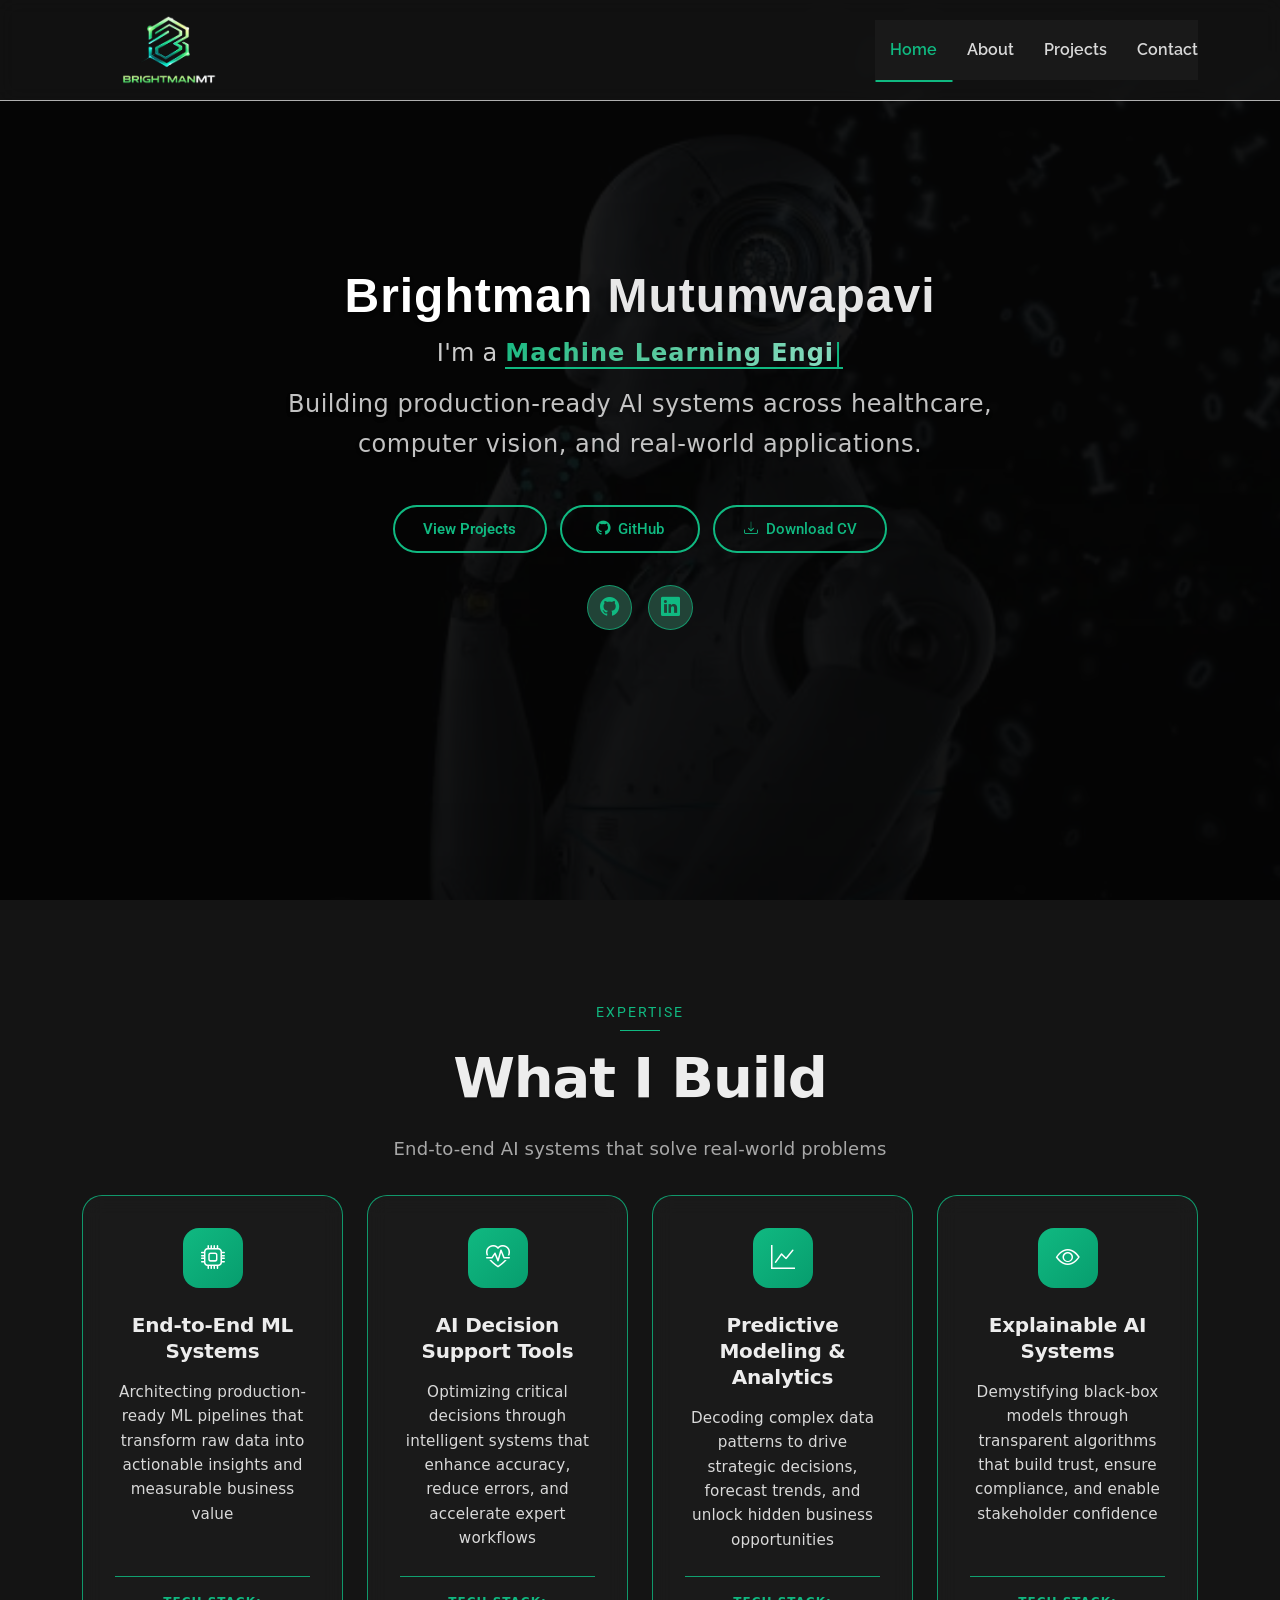
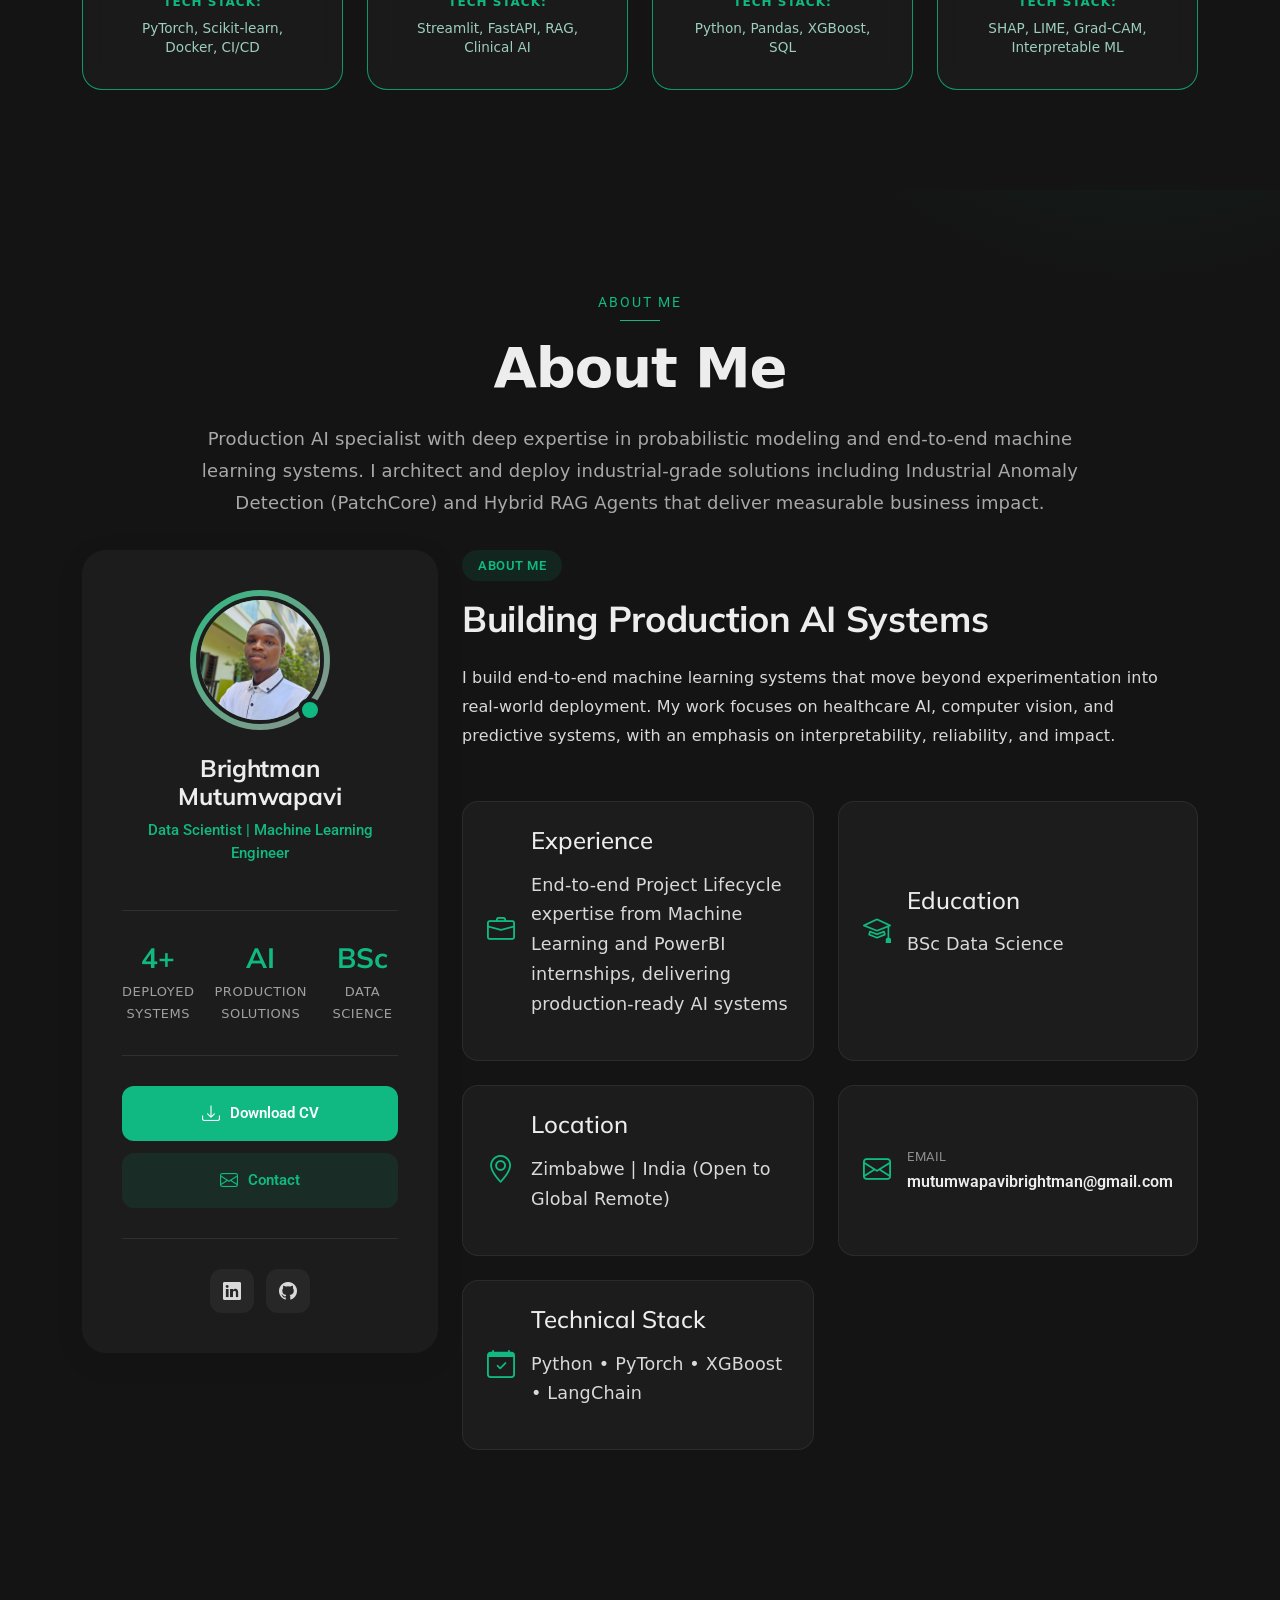
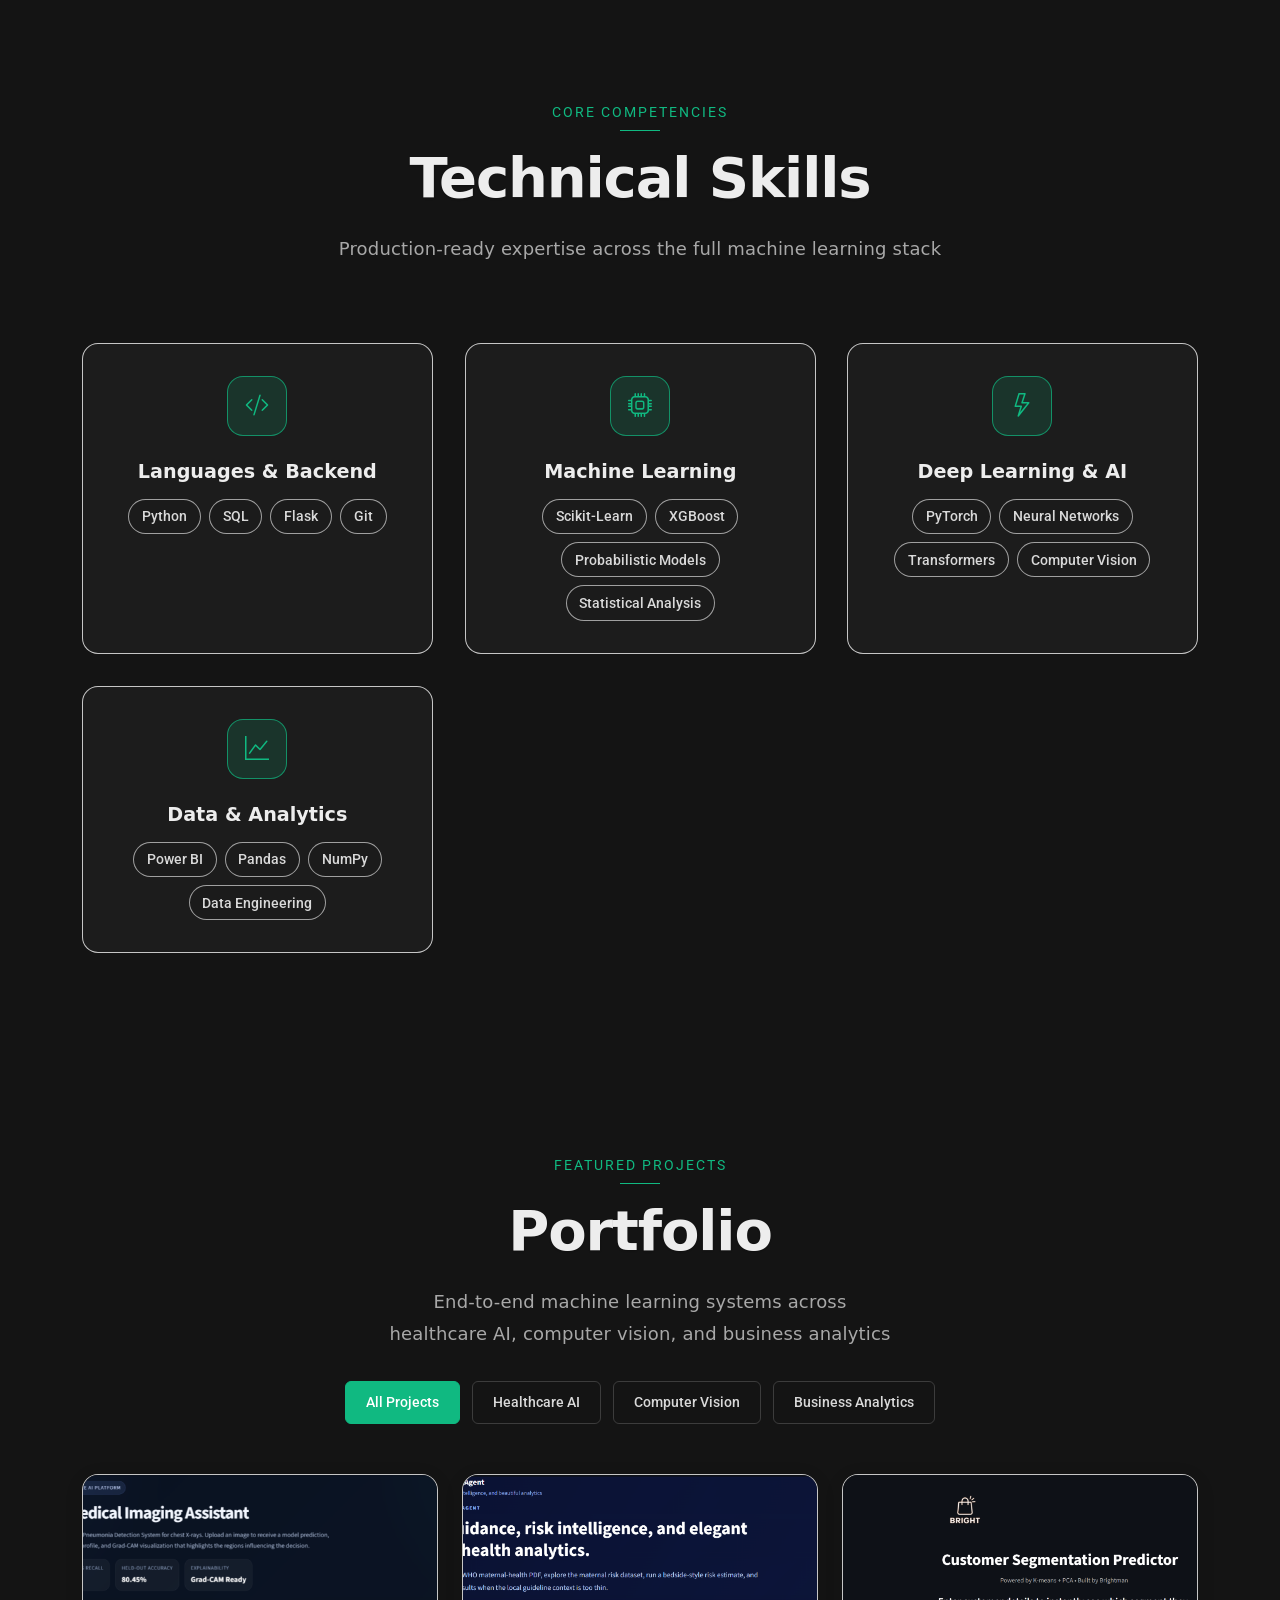
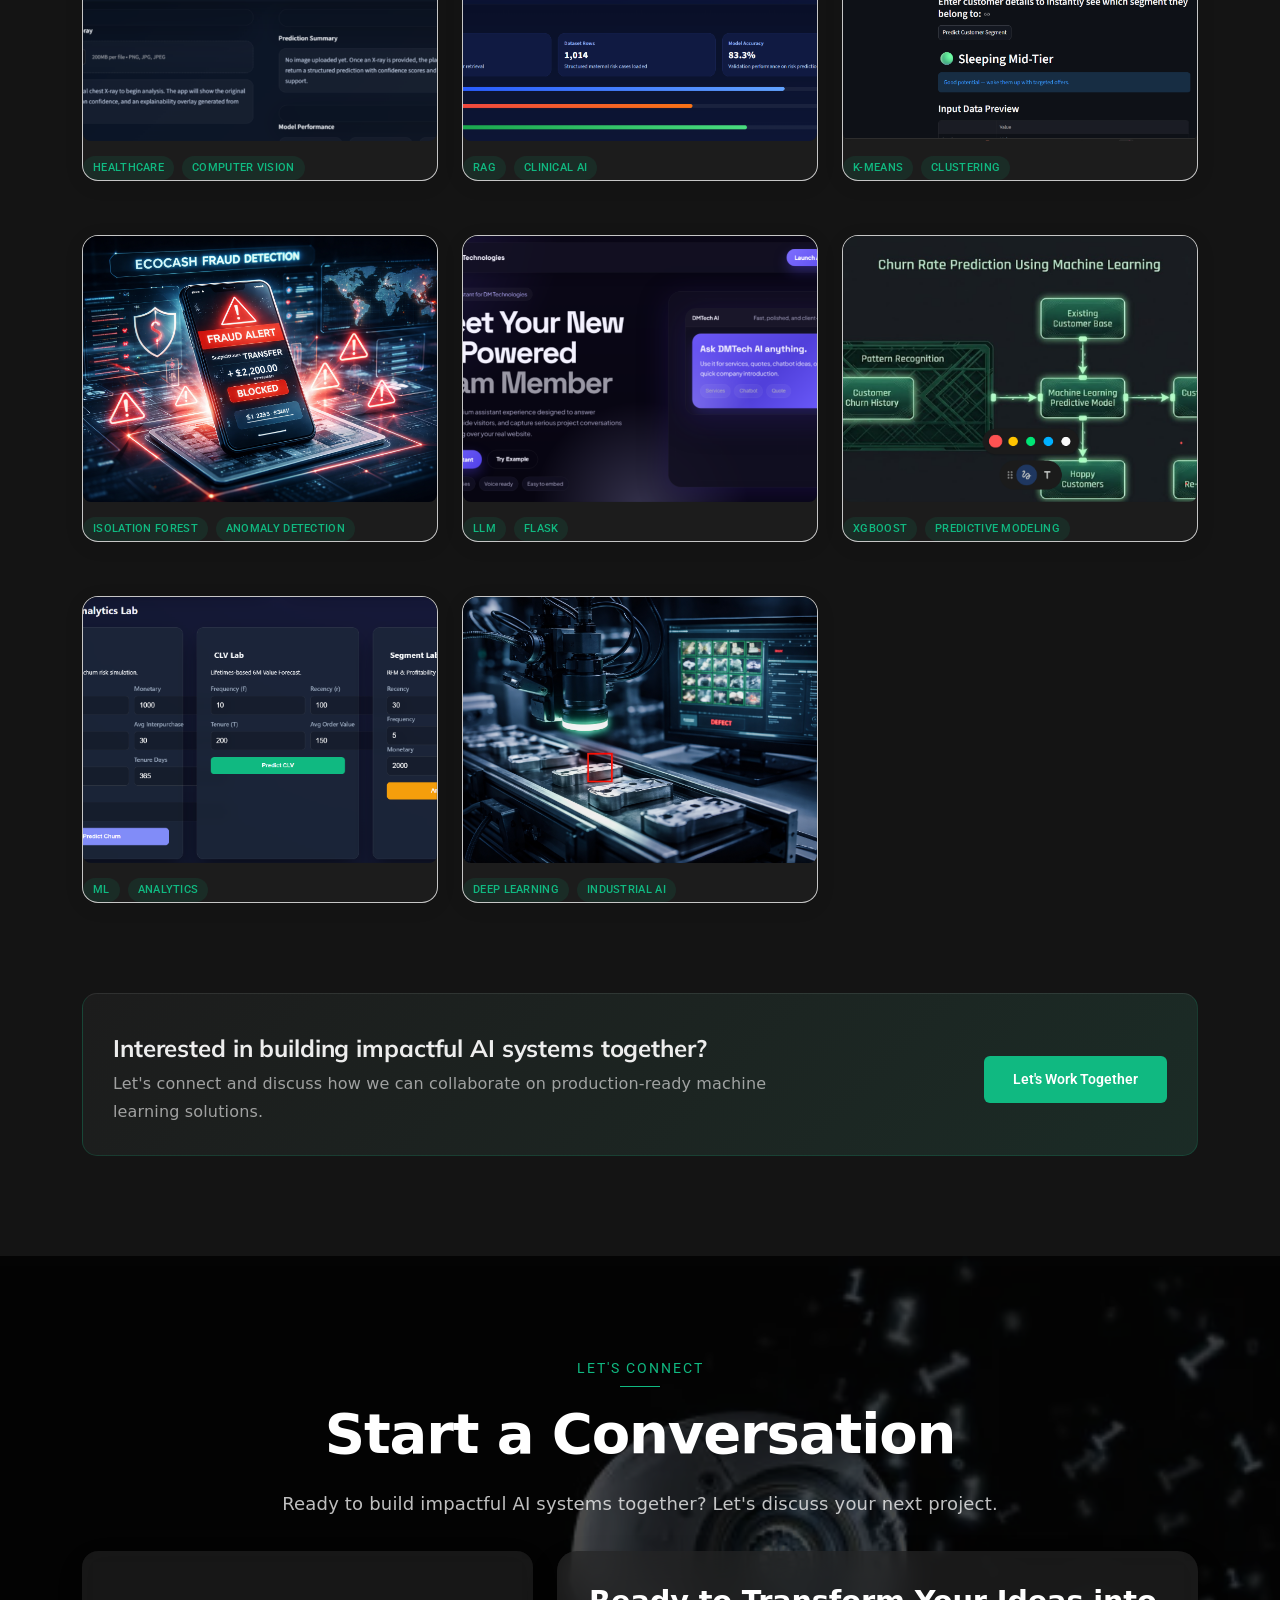
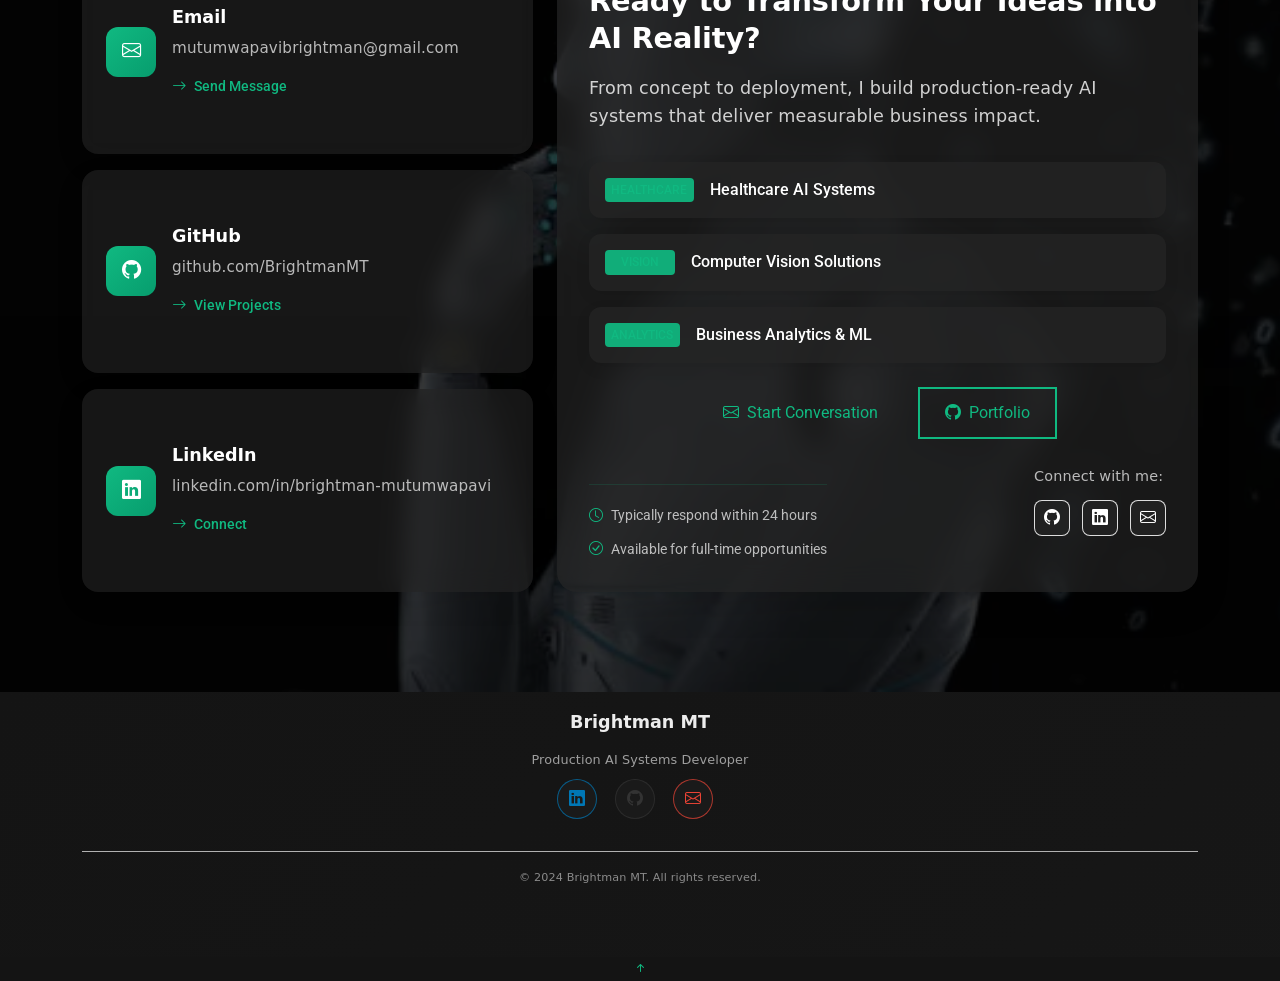
==== commit 94bdcff2: "Fix mobile navigation menu - full screen overlay with proper toggle functionality" ====
--- a/index.html
+++ b/index.html
@@ -46,13 +46,15 @@
       </a>
 
       <nav id="navmenu" class="navmenu">
-        <ul>
+        <ul class="mobile-menu">
           <li><a href="#hero" class="active">Home</a></li>
           <li><a href="#about">About</a></li>
           <li><a href="#portfolio">Projects</a></li>
           <li><a href="#contact">Contact</a></li>
         </ul>
-        <i class="mobile-nav-toggle d-xl-none bi bi-list"></i>
+        <button class="mobile-nav-toggle d-xl-none" type="button">
+  <span></span>
+</button>
       </nav>
 
       
--- a/assets/css/main.css
+++ b/assets/css/main.css
@@ -426,48 +426,132 @@
 /* Navmenu - Mobile */
 @media (max-width: 1199px) {
   .mobile-nav-toggle {
-    color: var(--nav-color);
-    font-size: 28px;
-    line-height: 0;
-    margin-right: 10px;
-    cursor: pointer;
-    transition: color 0.3s;
-  }
-
+  width: 48px;
+  height: 48px;
+  position: relative;
+  background: rgba(20, 20, 20, 0.6);
+  border: 1px solid rgba(0, 255, 178, 0.3);
+  border-radius: 12px;
+  backdrop-filter: blur(10px);
+  transition: all 0.3s ease;
+  cursor: pointer;
+  display: flex;
+  align-items: center;
+  justify-content: center;
+}
+
+.mobile-nav-toggle span {
+  display: block;
+  width: 22px;
+  height: 2px;
+  background: linear-gradient(90deg, #00ffcc, #00cc88);
+  border-radius: 2px;
+  transition: all 0.3s ease;
+  position: relative;
+}
+
+.mobile-nav-toggle span::before,
+.mobile-nav-toggle span::after {
+  content: '';
+  position: absolute;
+  width: 22px;
+  height: 2px;
+  background: linear-gradient(90deg, #00ffcc, #00cc88);
+  border-radius: 2px;
+  transition: all 0.3s ease;
+}
+
+.mobile-nav-toggle span::before {
+  top: -7px;
+}
+
+.mobile-nav-toggle span::after {
+  top: 7px;
+}
+
+.mobile-nav-toggle:hover {
+  transform: scale(1.05);
+  box-shadow: 0 4px 20px rgba(0, 255, 178, 0.3);
+  border-color: rgba(0, 255, 178, 0.5);
+  background: rgba(0, 255, 178, 0.1);
+}  
+
+  
   .navmenu {
     padding: 0;
     z-index: 9997;
   }
 
-  .navmenu ul {
+  .mobile-menu {
+    position: relative;
+    top: 0;
+    left: 0;
+    right: 0;
+    bottom: 0;
+    width: 100vw;
+    height: 100vh;
+    background: rgba(0, 0, 0, 0.9);
+    z-index: 99999;
+    padding: 40px 20px;
+    margin: 0;
+    list-style: none;
     display: none;
-    list-style: none;
-    position: absolute;
-    inset: 60px 20px 20px 20px;
-    padding: 10px 0;
-    margin: 0;
-    border-radius: 6px;
-    background-color: var(--nav-mobile-background-color);
     overflow-y: auto;
-    transition: 0.3s;
-    z-index: 9998;
-    box-shadow: 0px 0px 30px rgba(0, 0, 0, 0.1);
-  }
-
-  .navmenu a,
-  .navmenu a:focus {
-    color: var(--nav-dropdown-color);
-    padding: 10px 20px;
-    font-family: var(--nav-font);
-    font-size: 17px;
-    font-weight: 500;
-    display: flex;
-    align-items: center;
-    justify-content: space-between;
-    white-space: nowrap;
-    transition: 0.3s;
-  }
-
+  }
+
+  .mobile-menu.show {
+    display: block;
+  }
+
+  @keyframes slideInFromRight {
+    from {
+      opacity: 0;
+      transform: translateX(100%);
+    }
+    to {
+      opacity: 1;
+      transform: translateX(0);
+    }
+  }
+
+  
+  @keyframes staggerItem {
+    to {
+      opacity: 1;
+      transform: translateX(0);
+    }
+  }
+
+  
+  @keyframes slideDown {
+    from {
+      opacity: 0;
+      transform: translateY(-20px);
+    }
+    to {
+      opacity: 1;
+      transform: translateY(0);
+    }
+  }
+
+  .mobile-menu a {
+    display: block;
+    padding: 20px;
+    color: white;
+    text-decoration: none;
+    font-size: 20px;
+    margin: 10px 0;
+    background: rgba(255, 255, 255, 0.1);
+    border-radius: 8px;
+    transition: background 0.3s ease;
+  }
+
+  .mobile-menu a:hover {
+    background: rgba(255, 255, 255, 0.2);
+  }
+
+  
+  
   .navmenu a i,
   .navmenu a:focus i {
     font-size: 12px;
@@ -523,32 +607,12 @@
     background-color: rgba(33, 37, 41, 0.03);
   }
 
-  .mobile-nav-active {
-    overflow: hidden;
-  }
-
-  .mobile-nav-active .mobile-nav-toggle {
-    color: #fff;
-    position: absolute;
-    font-size: 32px;
-    top: 15px;
-    right: 15px;
-    margin-right: 0;
-    z-index: 9999;
-  }
-
-  .mobile-nav-active .navmenu {
-    position: fixed;
-    overflow: hidden;
-    inset: 0;
-    background: rgba(33, 37, 41, 0.8);
-    transition: 0.3s;
-  }
-
-  .mobile-nav-active .navmenu>ul {
-    display: block;
-  }
-}
+  
+  
+  
+  
+  }
+
 
 /*--------------------------------------------------------------
 # Global Footer
@@ -938,7 +1002,7 @@
 --------------------------------------------------------------*/
 .section-title {
   text-align: center;
-  padding-bottom: 60px;
+  padding-bottom: 30px;
   position: relative;
 }
 
@@ -6161,7 +6225,7 @@
 }
 
 .section-title {
-  margin-bottom: 60px;
+  margin-bottom: 0;
 }
 
 /* Premium Card Interactions */
@@ -6305,7 +6369,7 @@
 /* Improved Mobile Responsiveness */
 @media (max-width: 768px) {
   .section {
-    padding: 60px 0;
+    padding: 10px 0;
   }
   
   .hero-section h2 {
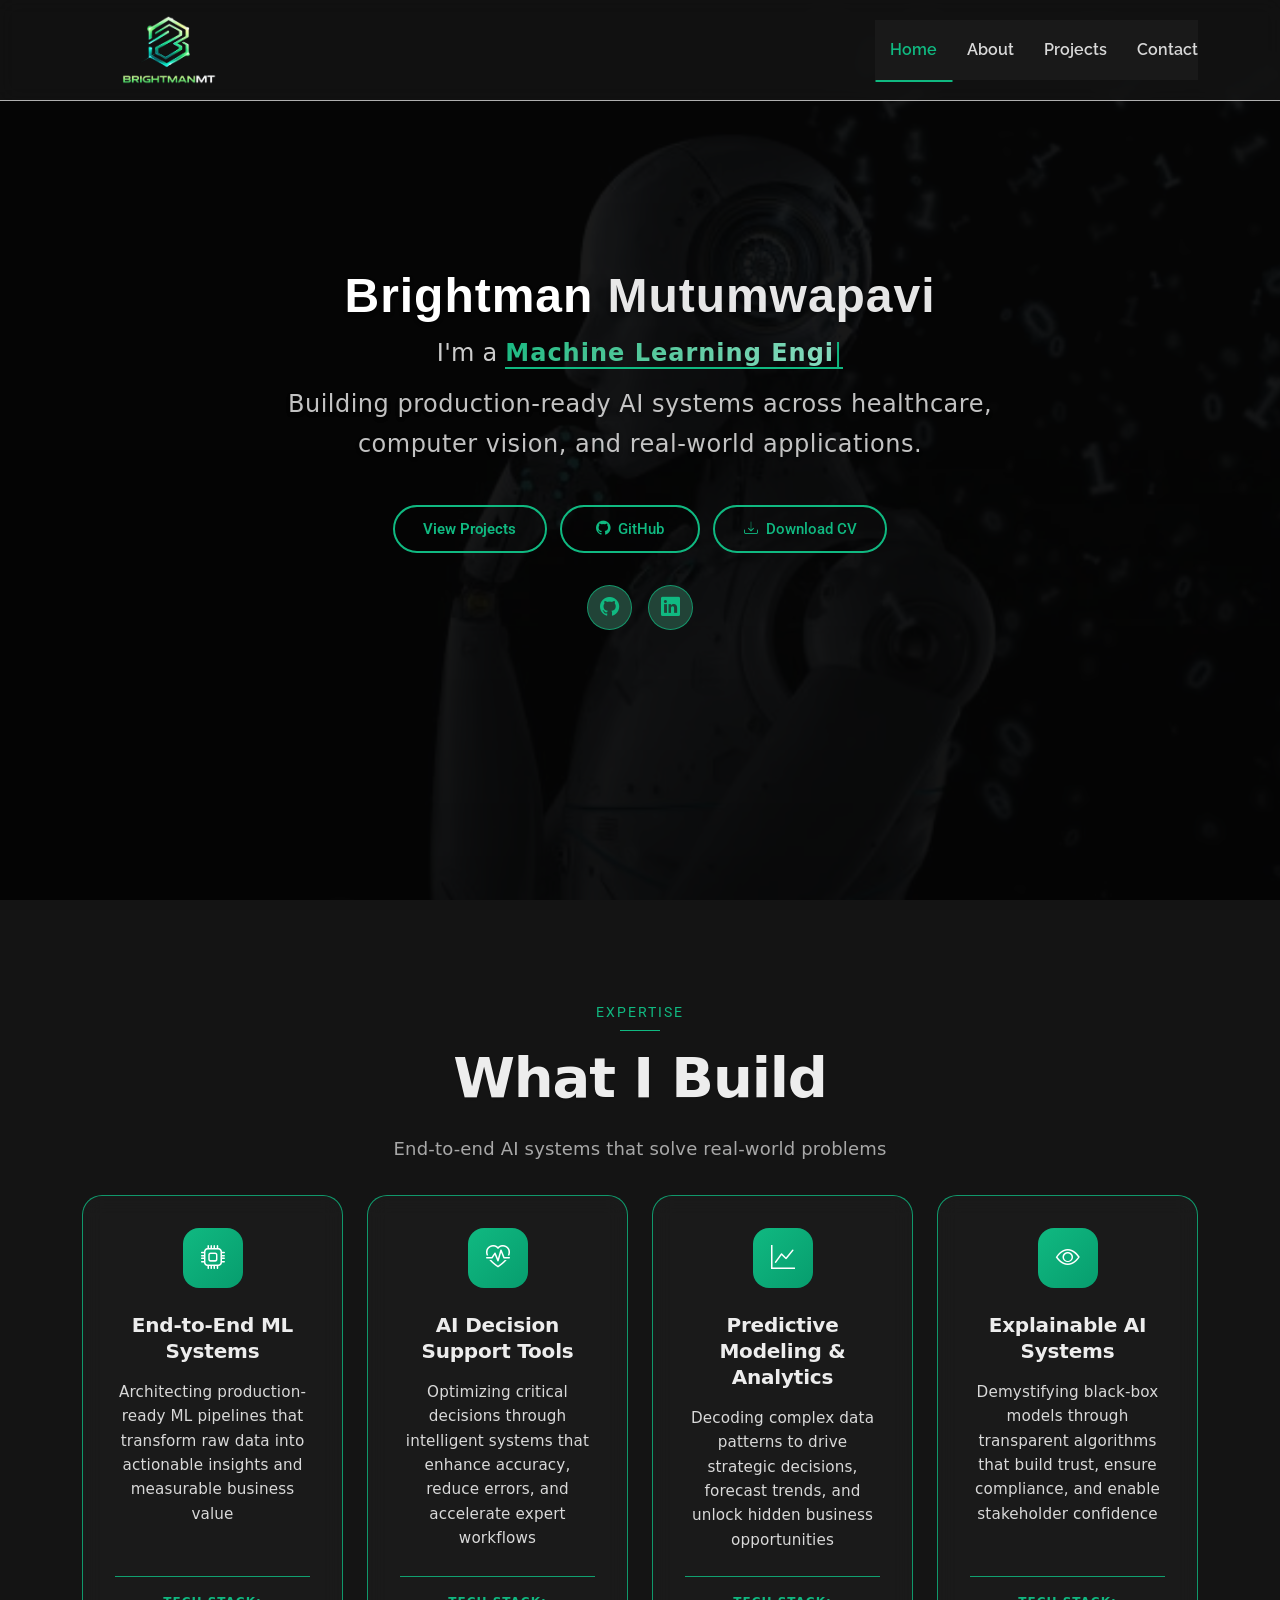
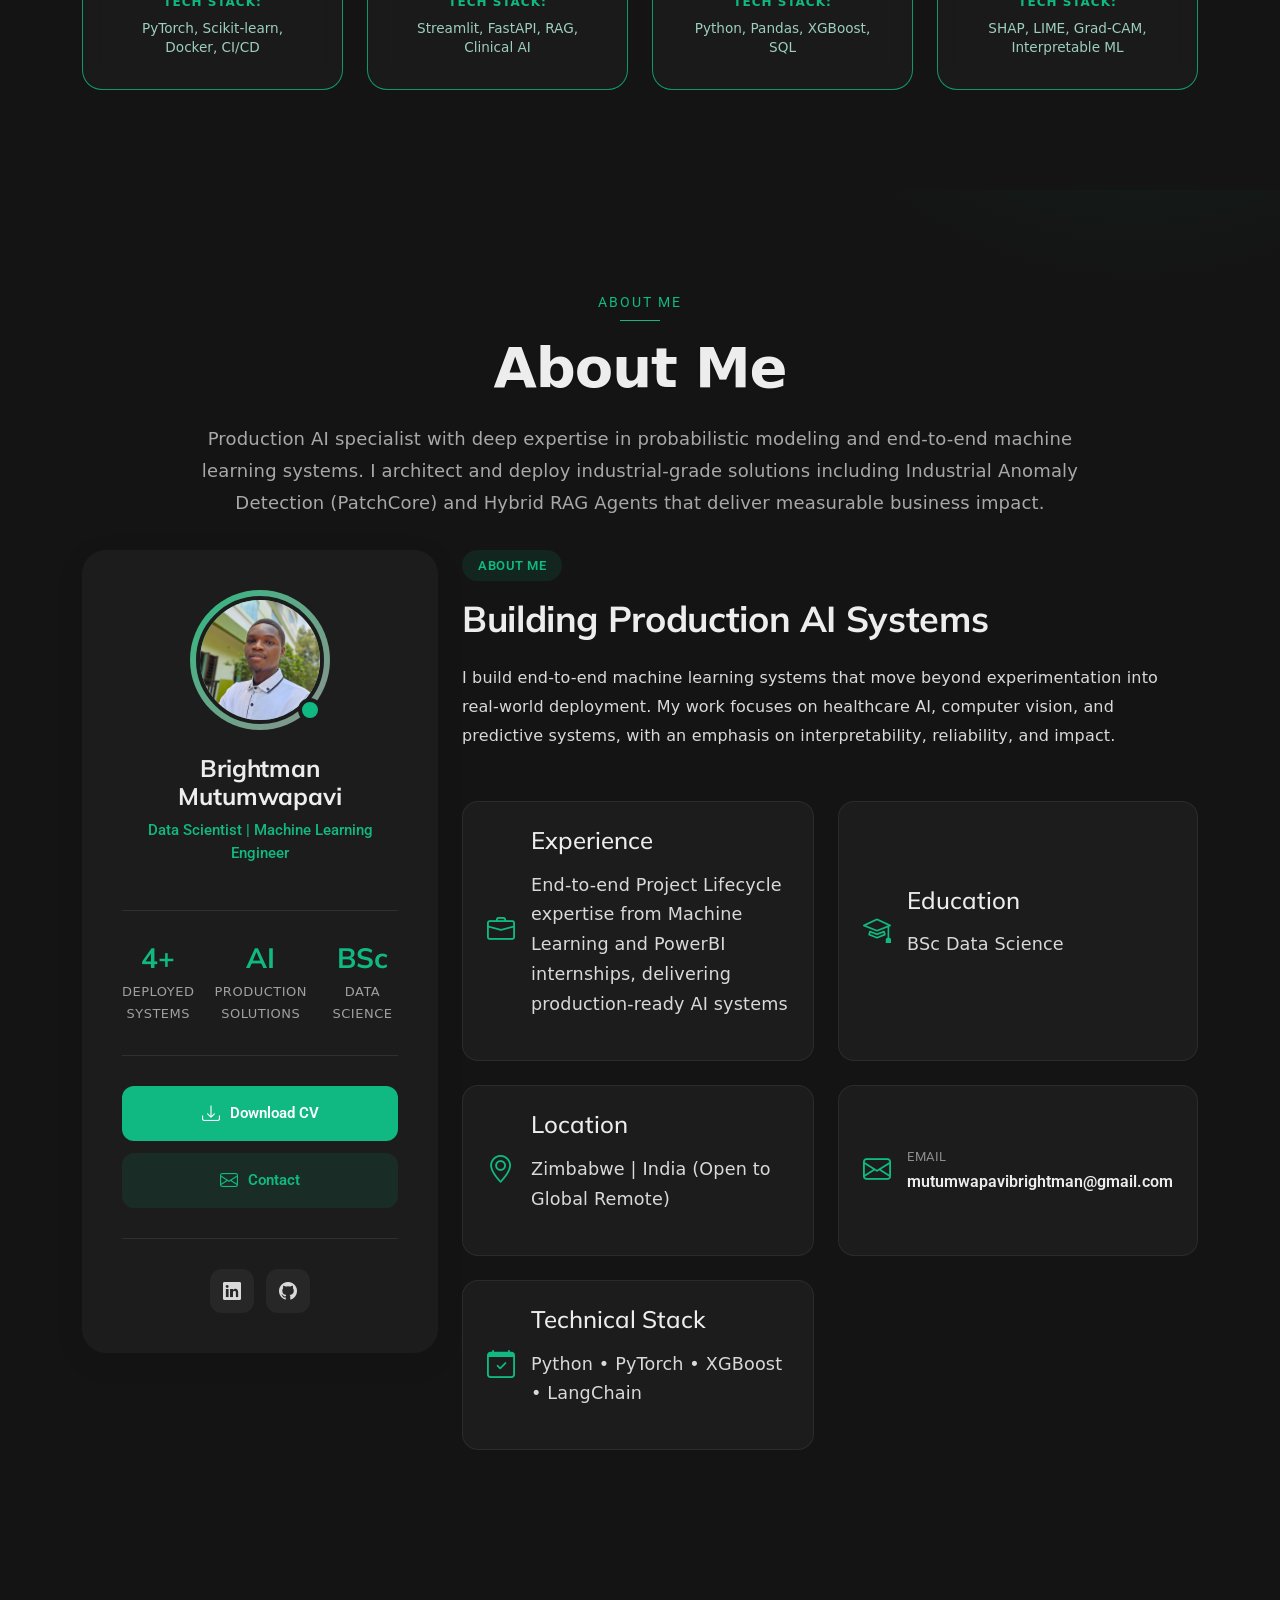
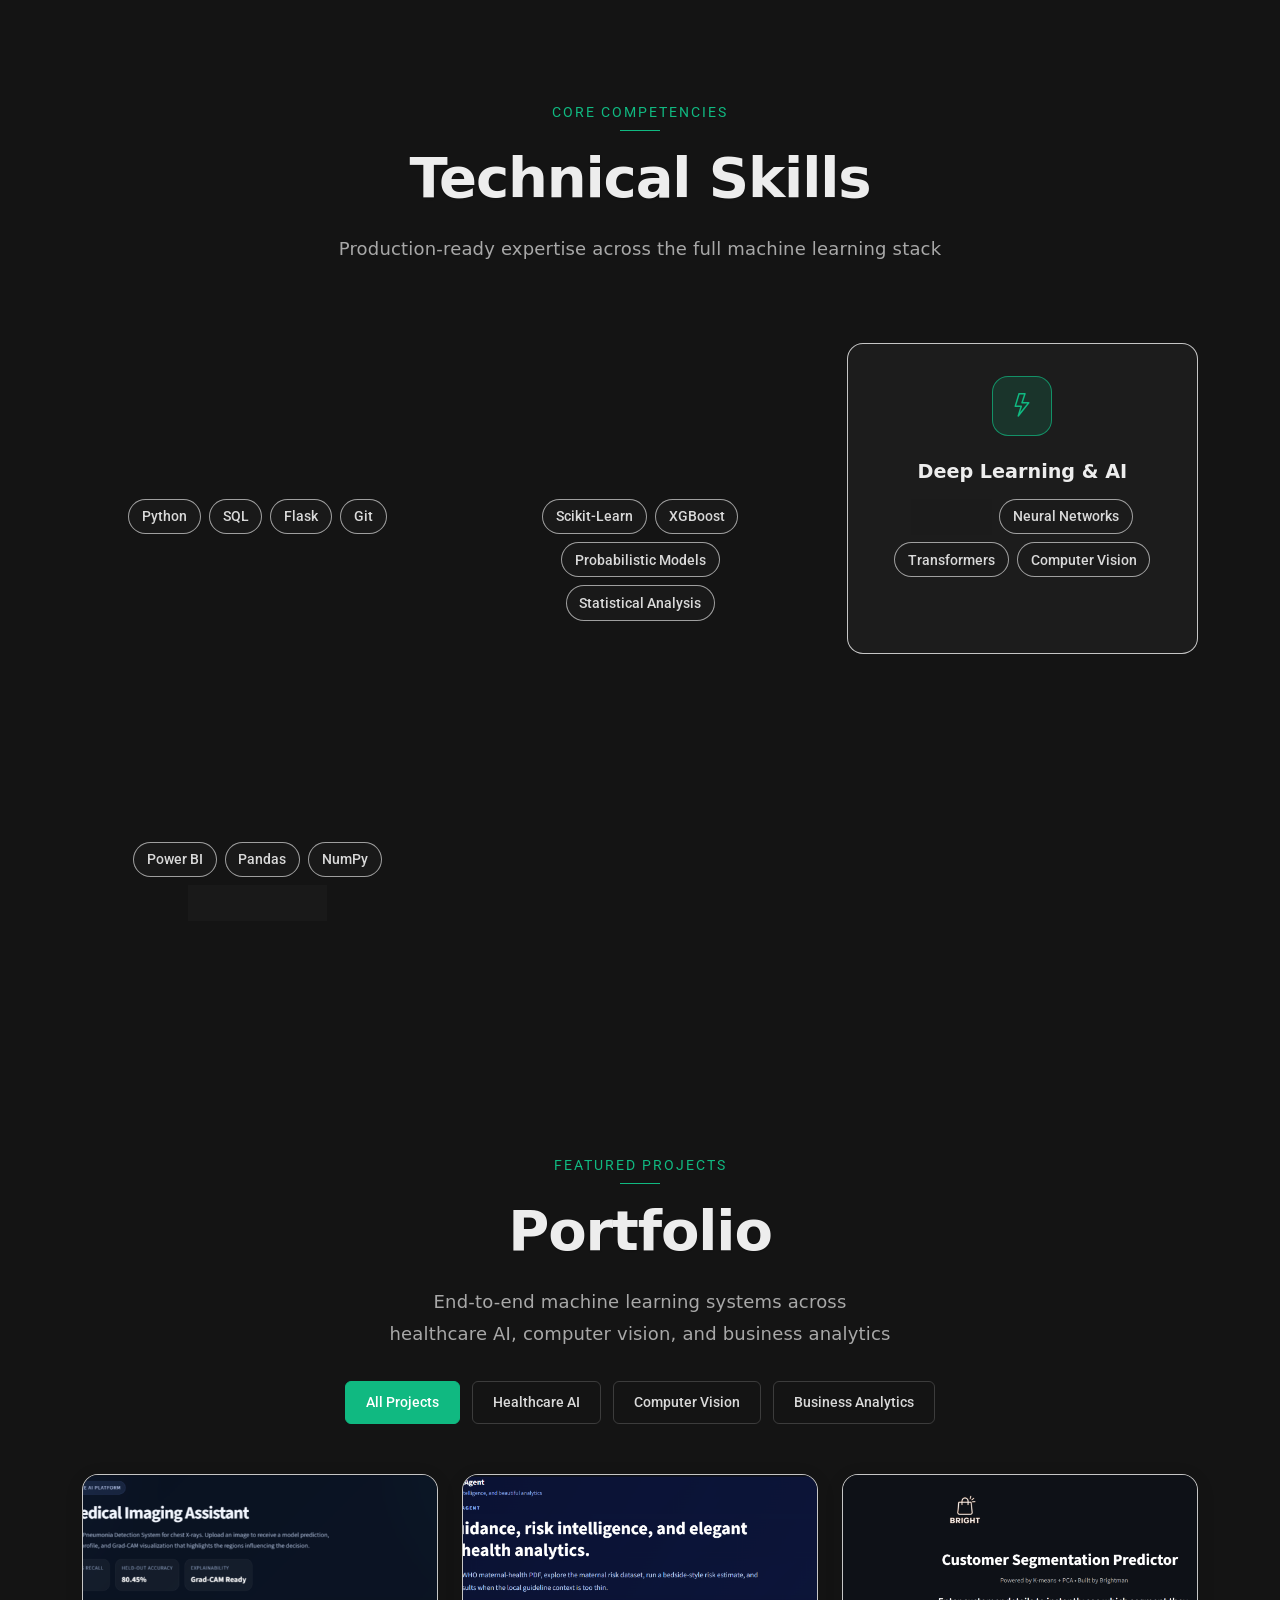
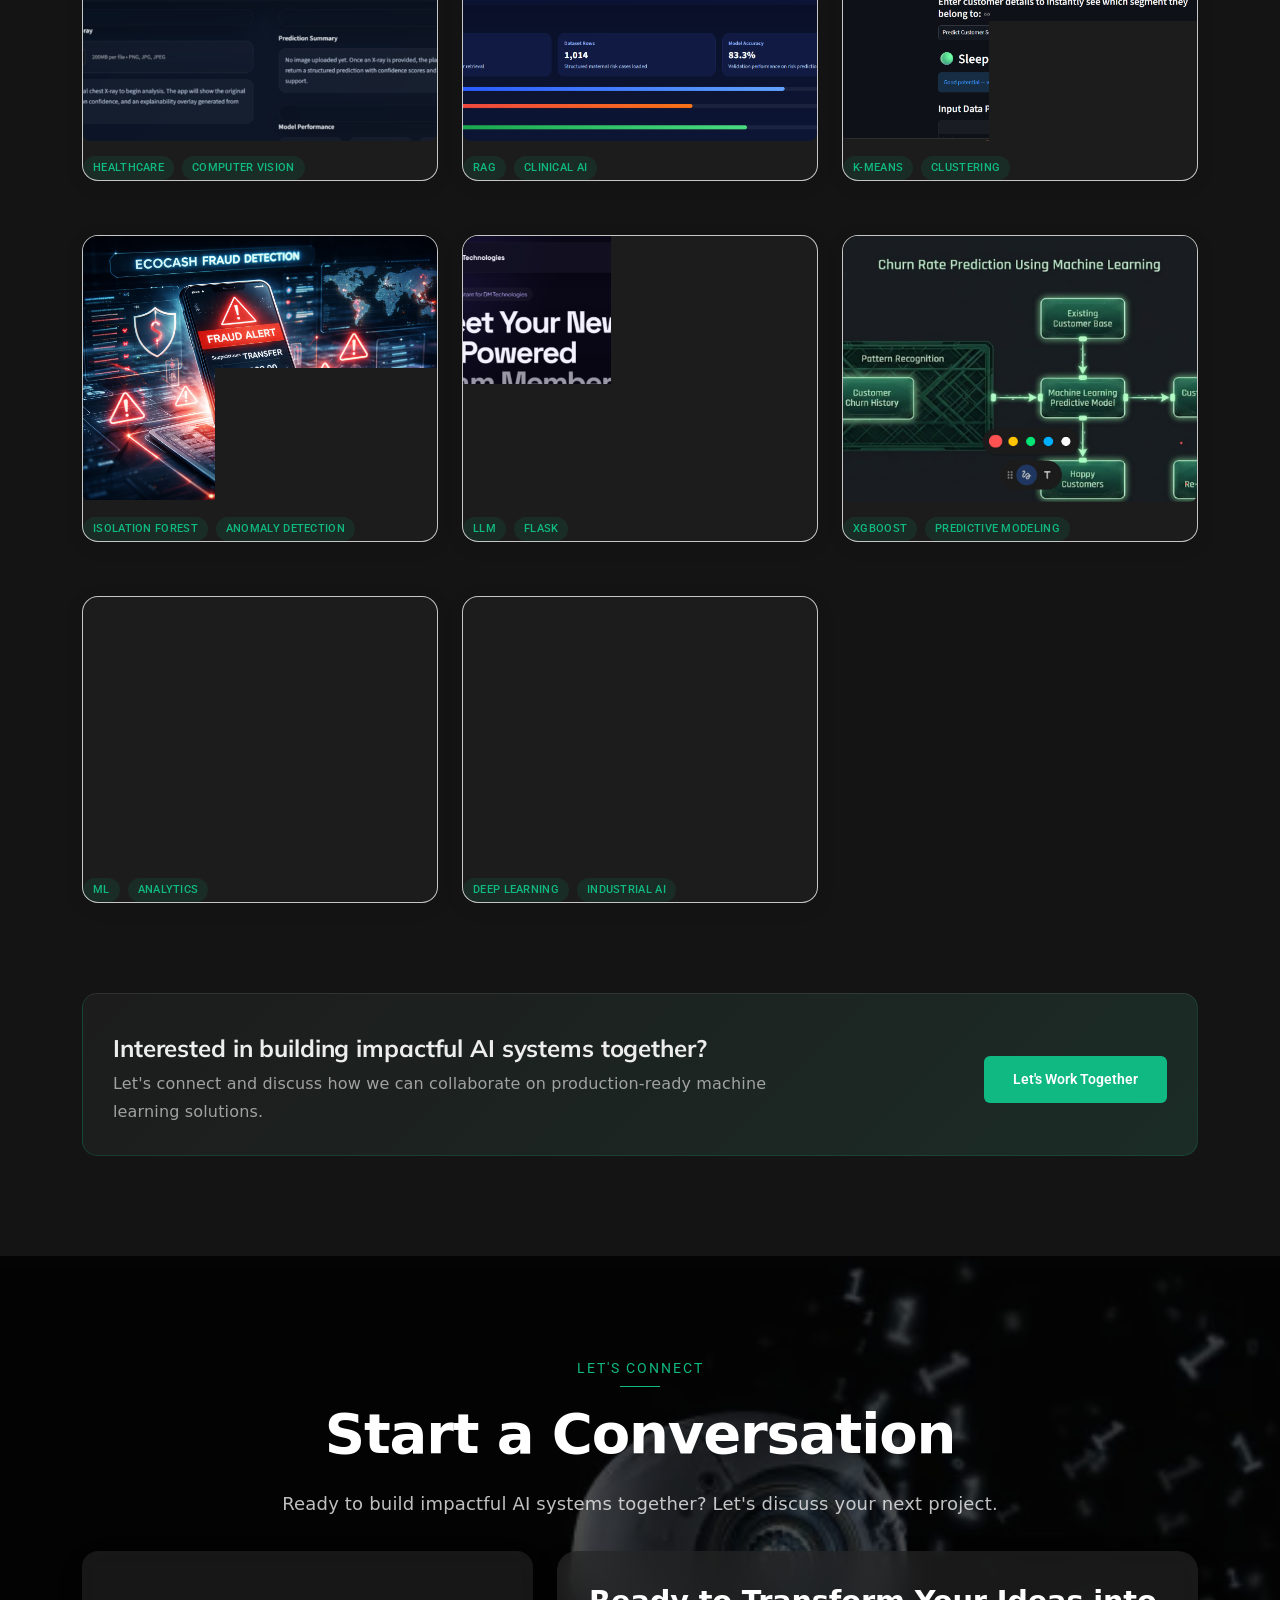
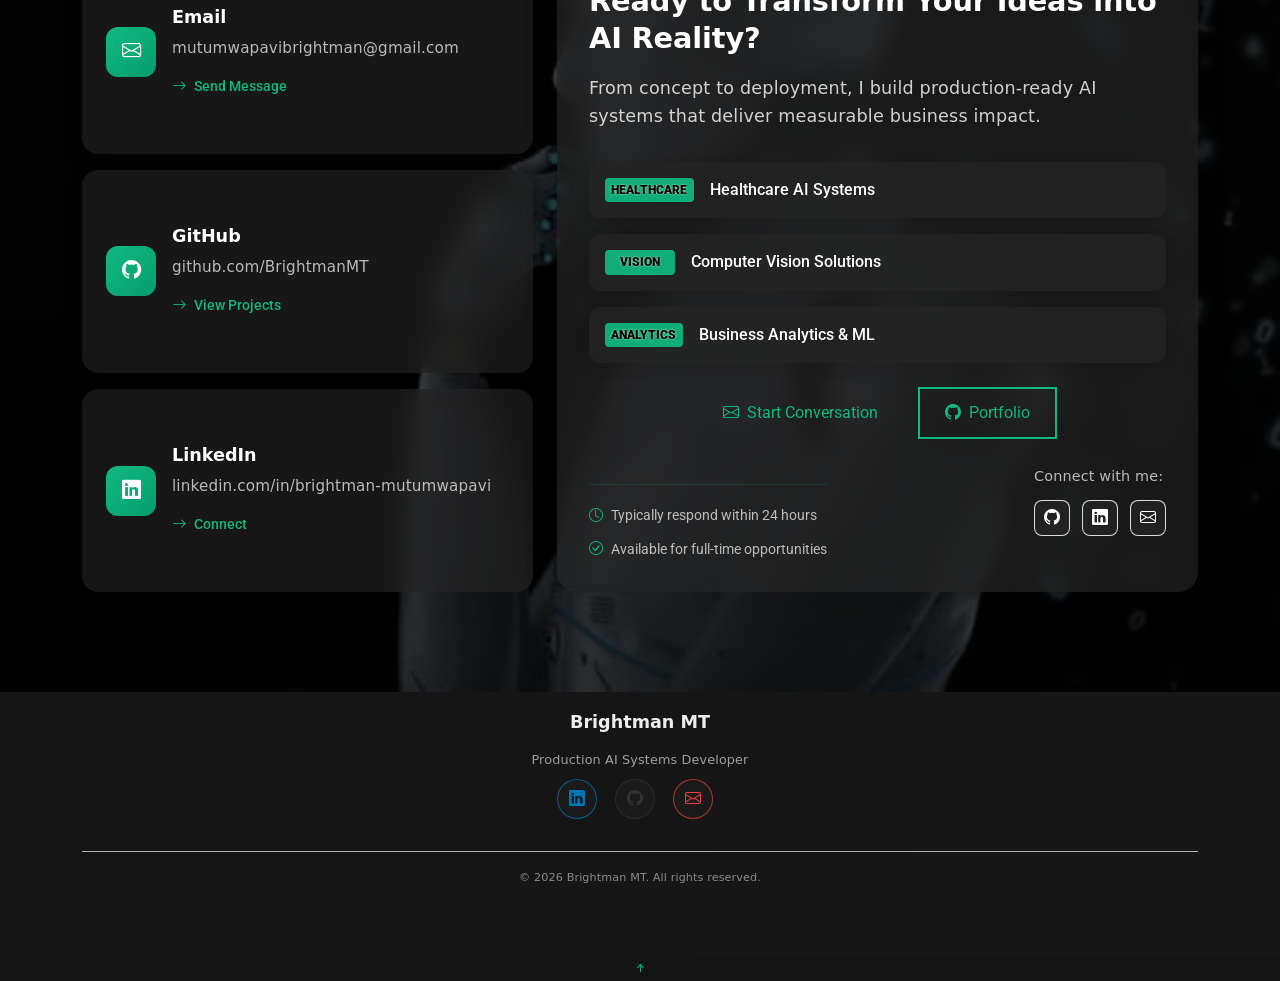
==== commit f53965a0: "footer" ====
--- a/index.html
+++ b/index.html
@@ -787,7 +787,7 @@
         </div>
         
         <div class="footer-copyright">
-          <p>&copy; 2024 Brightman MT. All rights reserved.</p>
+          <p>&copy; 2026 Brightman MT. All rights reserved.</p>
         </div>
       </div>
     </div>
--- a/assets/css/main.css
+++ b/assets/css/main.css
@@ -2999,8 +2999,9 @@
 .highlight-icon {
   font-size: 0.75rem;
   text-transform: uppercase;
-  font-weight: var(--font-weight-medium);
-  color: var(--accent-color);
+  font-weight: 900;
+  color: #000000;
+  text-shadow: 0 0 2px rgba(255, 255, 255, 0.8);
   background: color-mix(in srgb, var(--accent-color), transparent 8%);
   padding: 0.2rem 0.4rem;
   border-radius: 4px;
@@ -5882,11 +5883,12 @@
 
 .skills-showcase .section-tag {
   background: linear-gradient(135deg, var(--accent-color), color-mix(in srgb, var(--accent-color), #059669 80%));
-  color: var(--contrast-color);
+  color: #000000;
+  font-weight: 900;
+  text-shadow: 0 0 2px rgba(255, 255, 255, 0.8);
   padding: 0.3rem 0.8rem;
   border-radius: 25px;
   font-size: 0.7rem;
-  font-weight: var(--font-weight-semibold);
   text-transform: uppercase;
   letter-spacing: 1.5px;
   margin-bottom: 0.8rem;
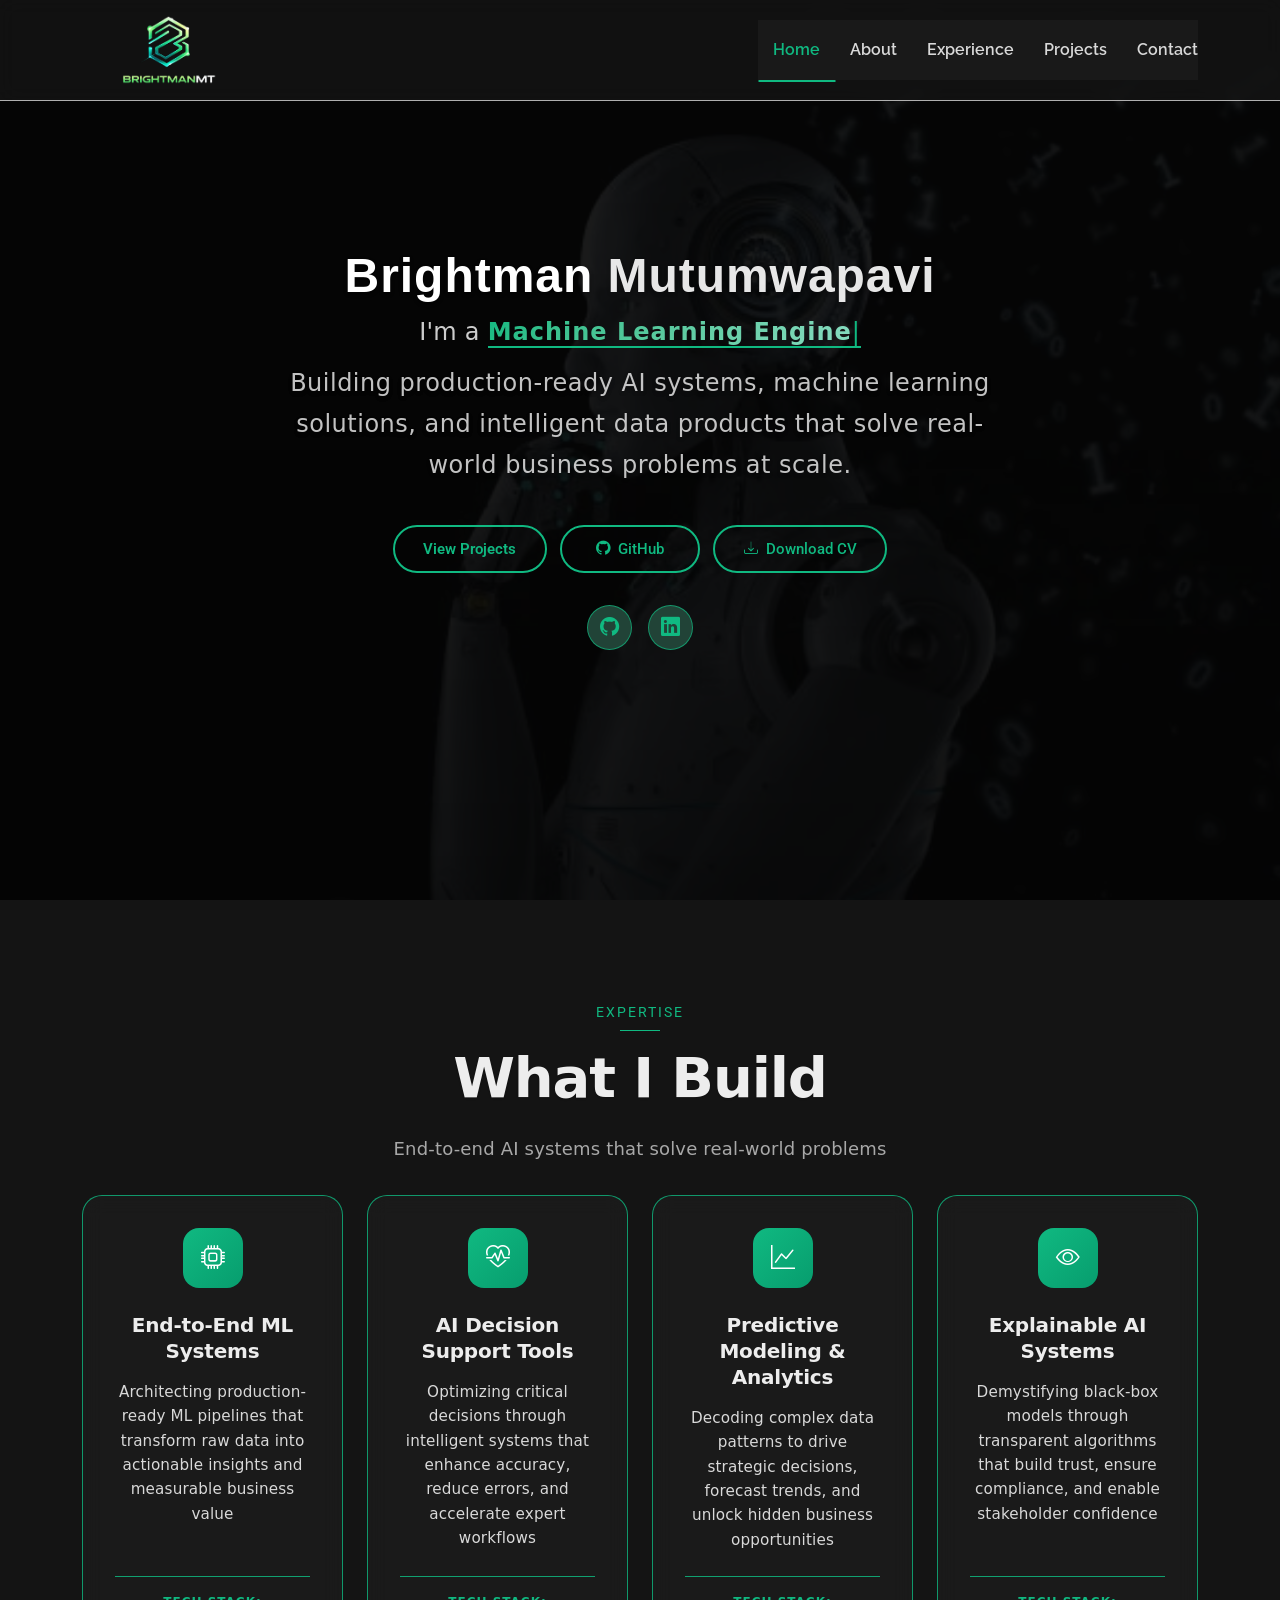
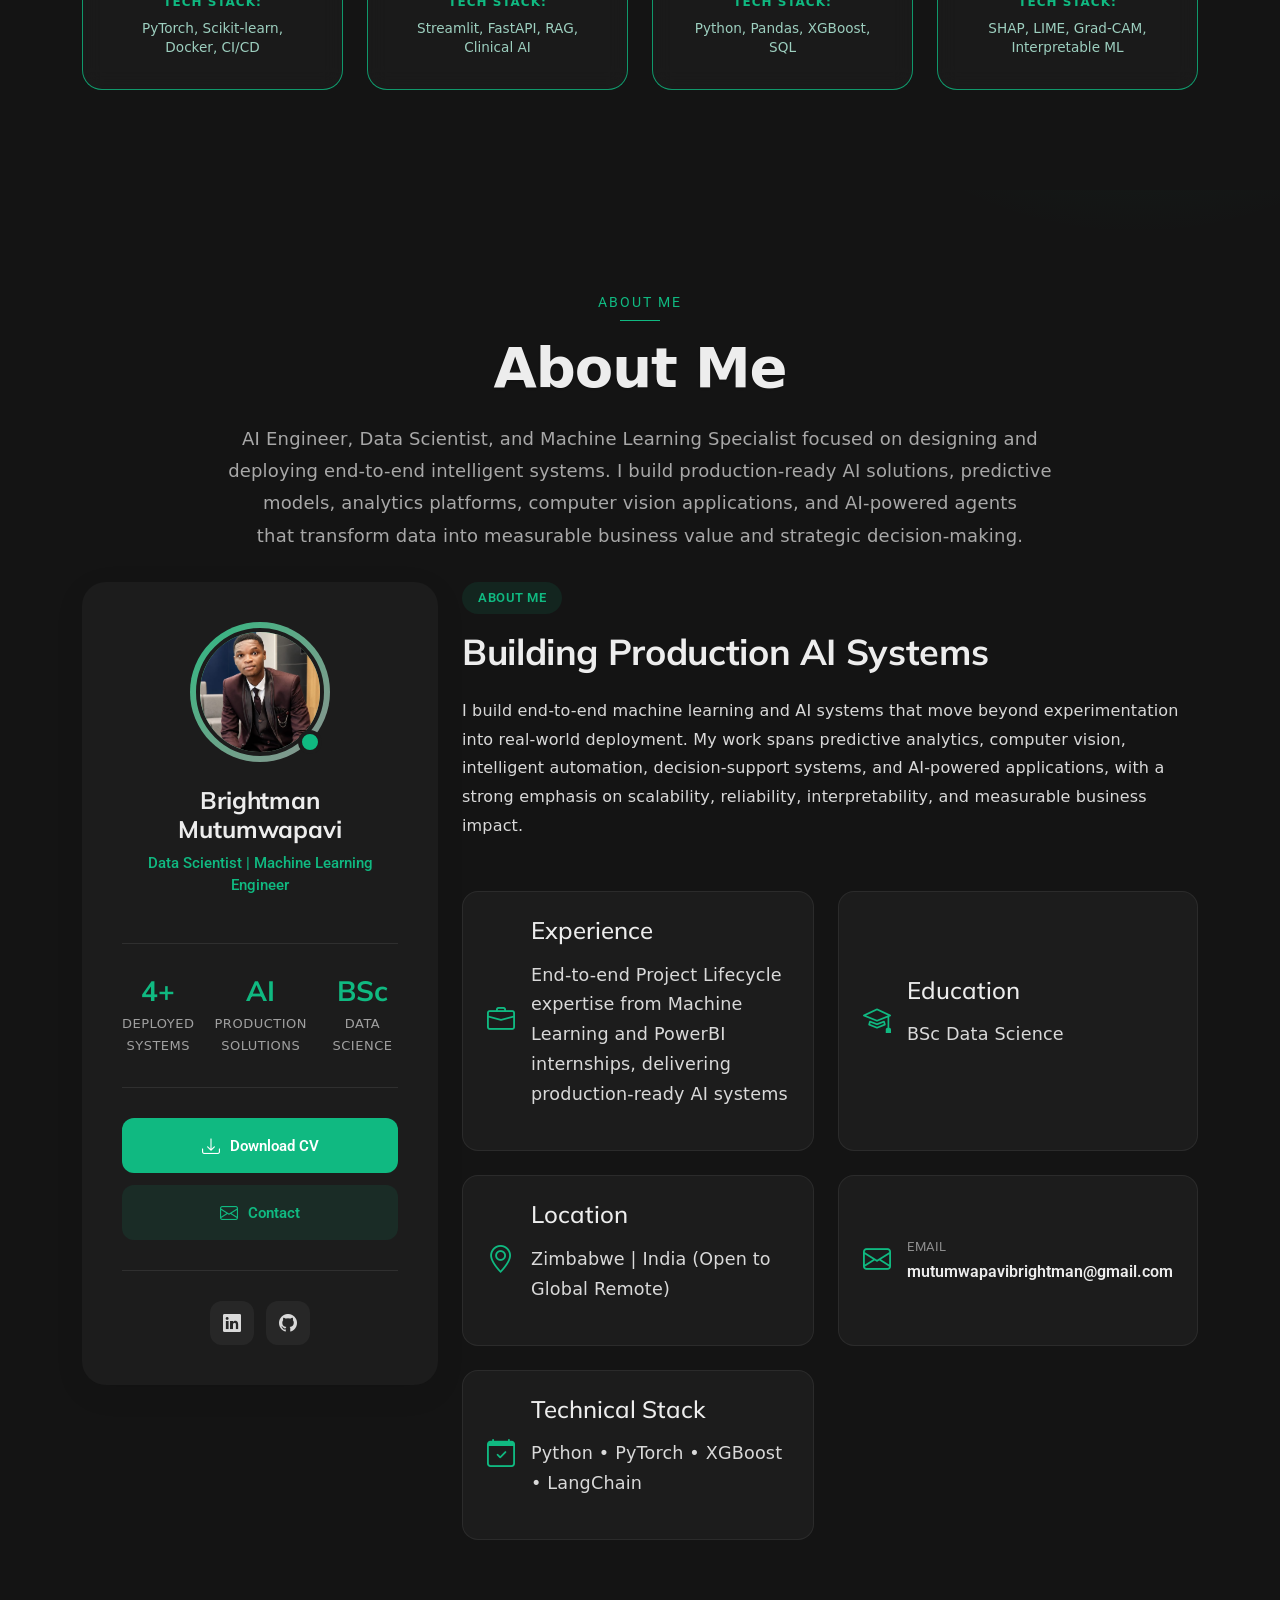
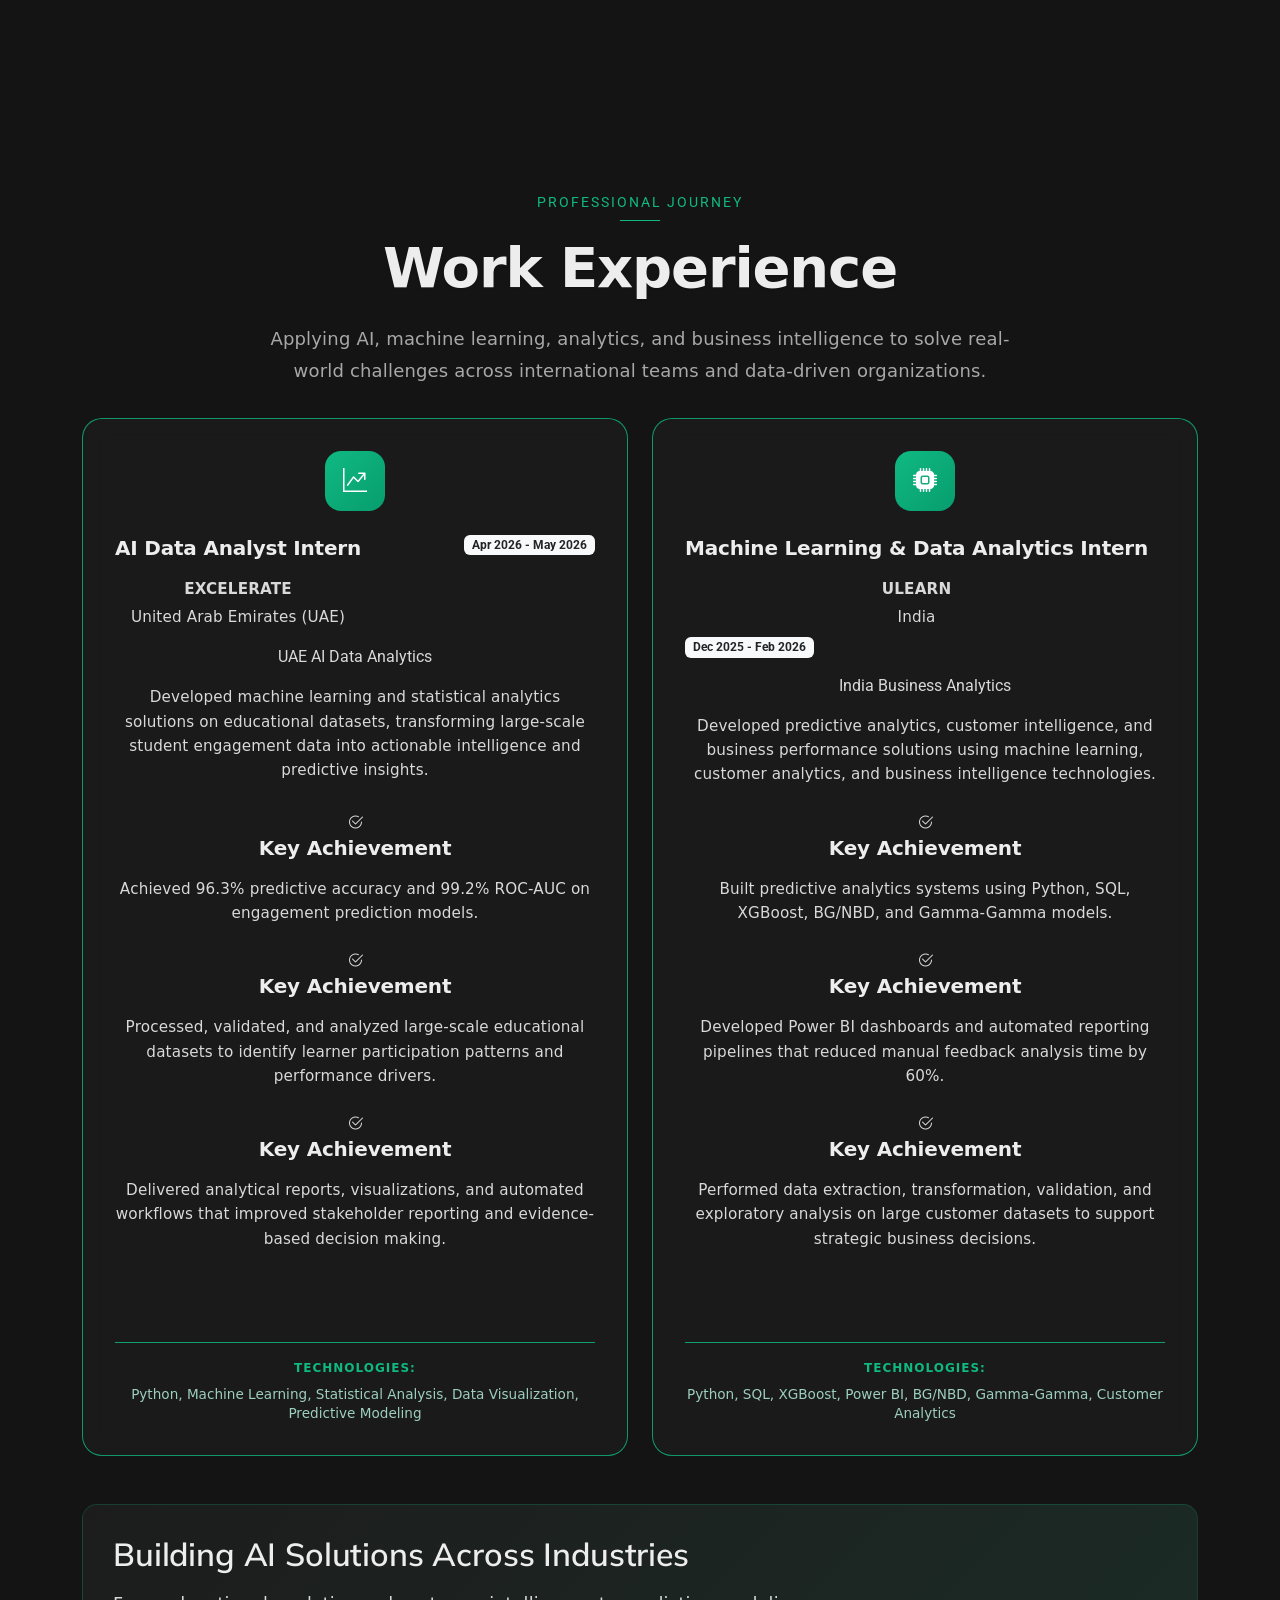
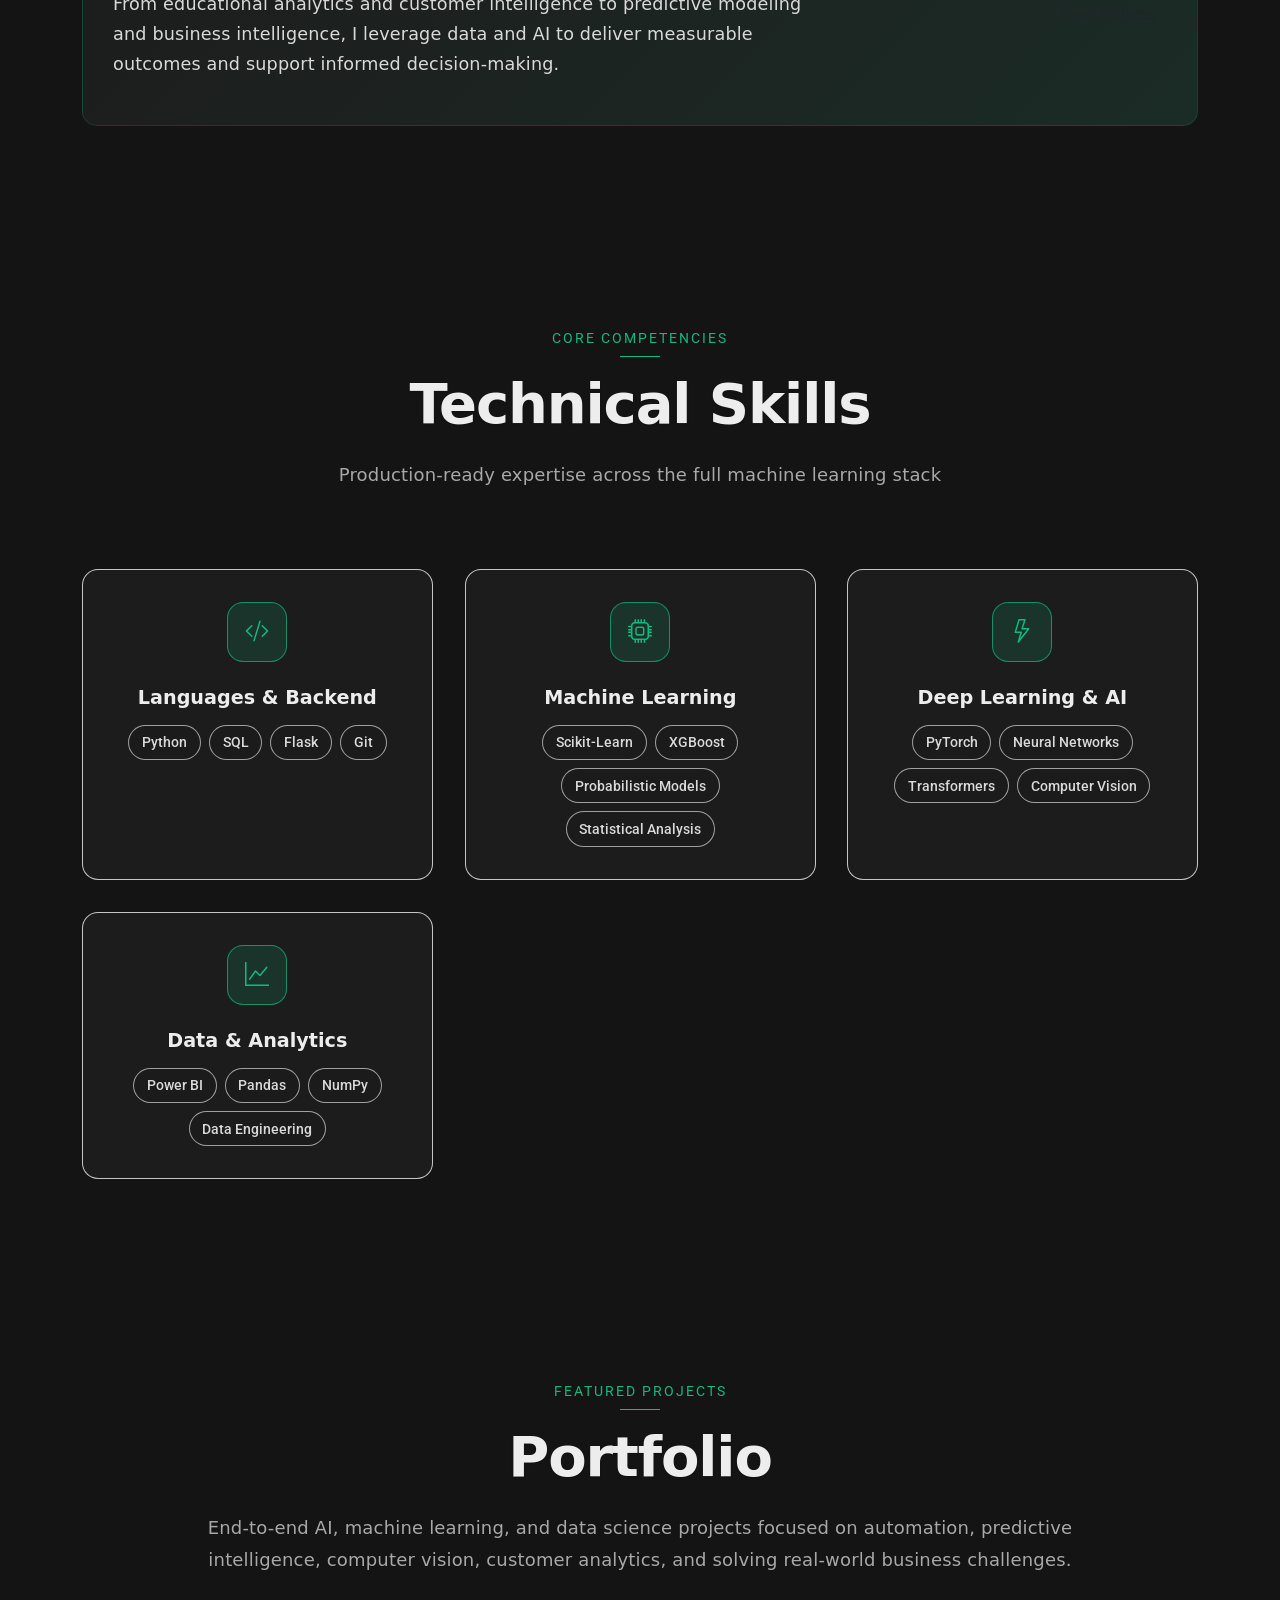
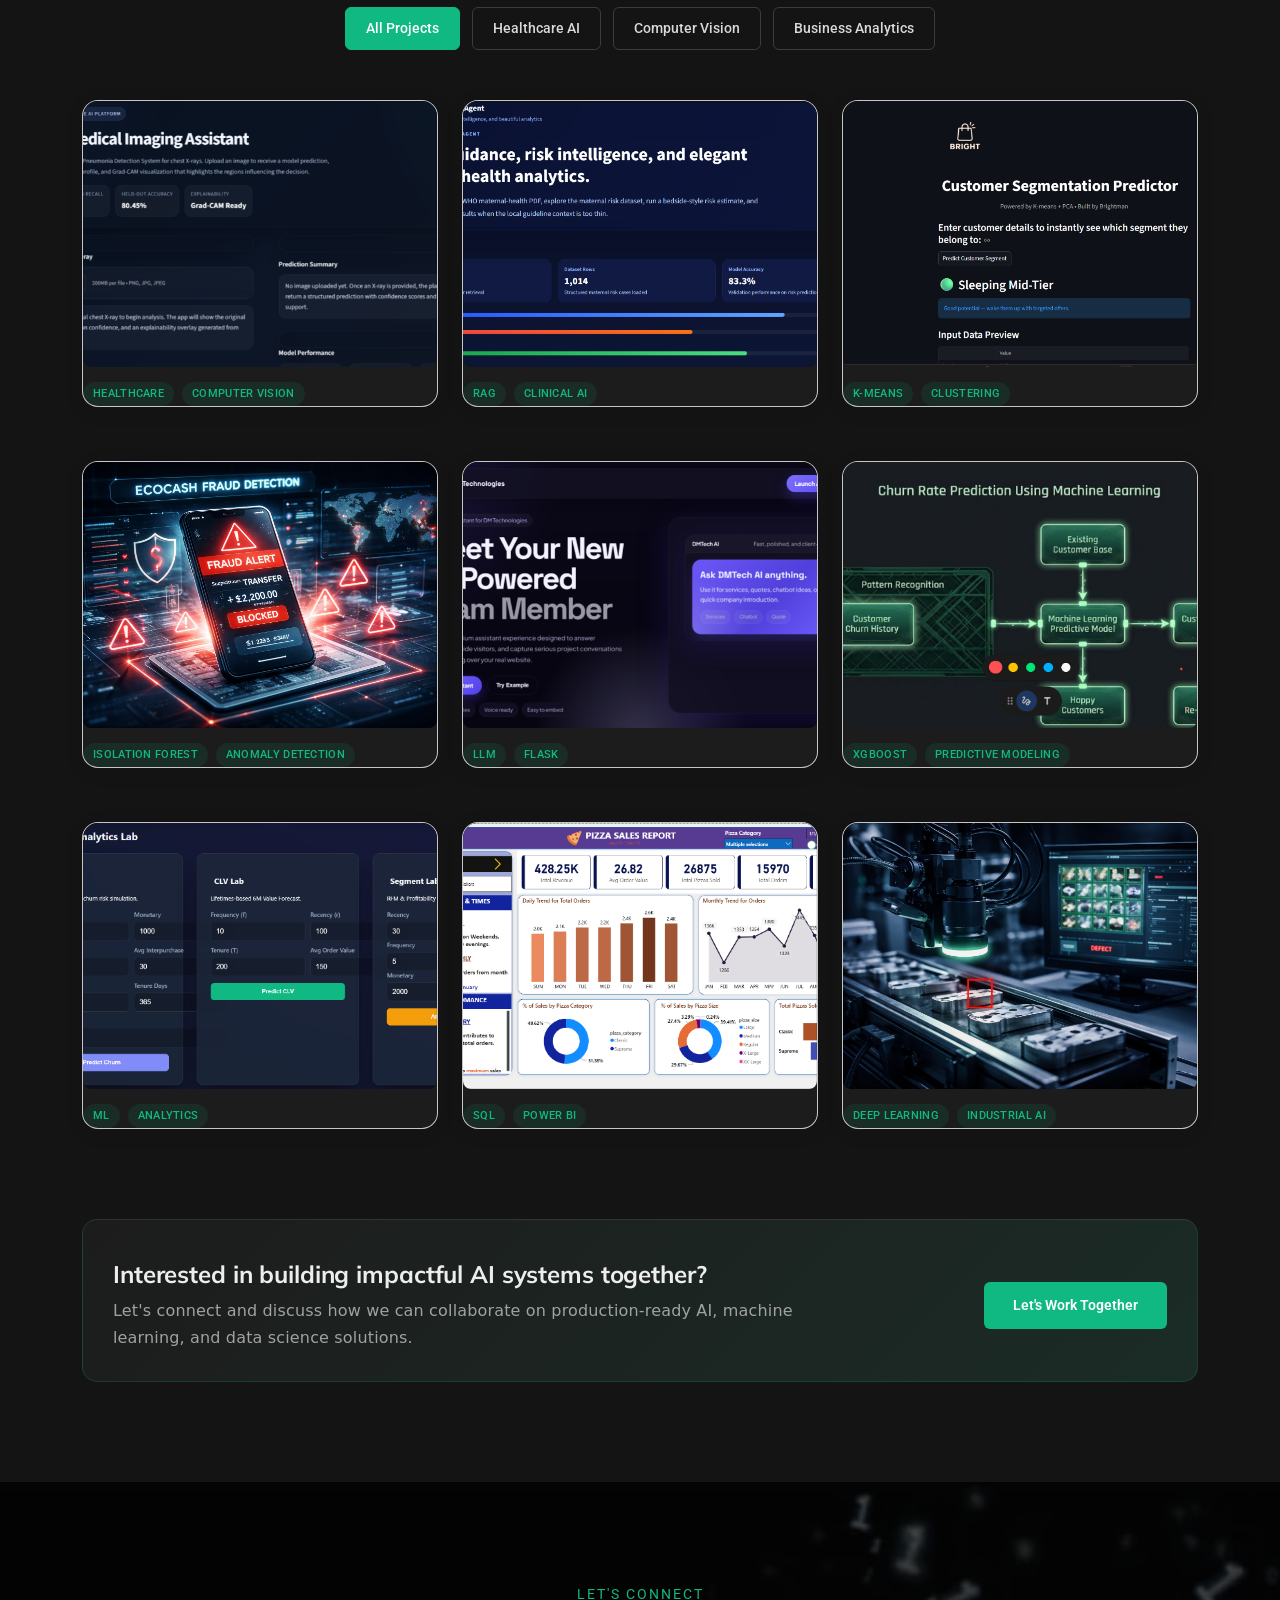
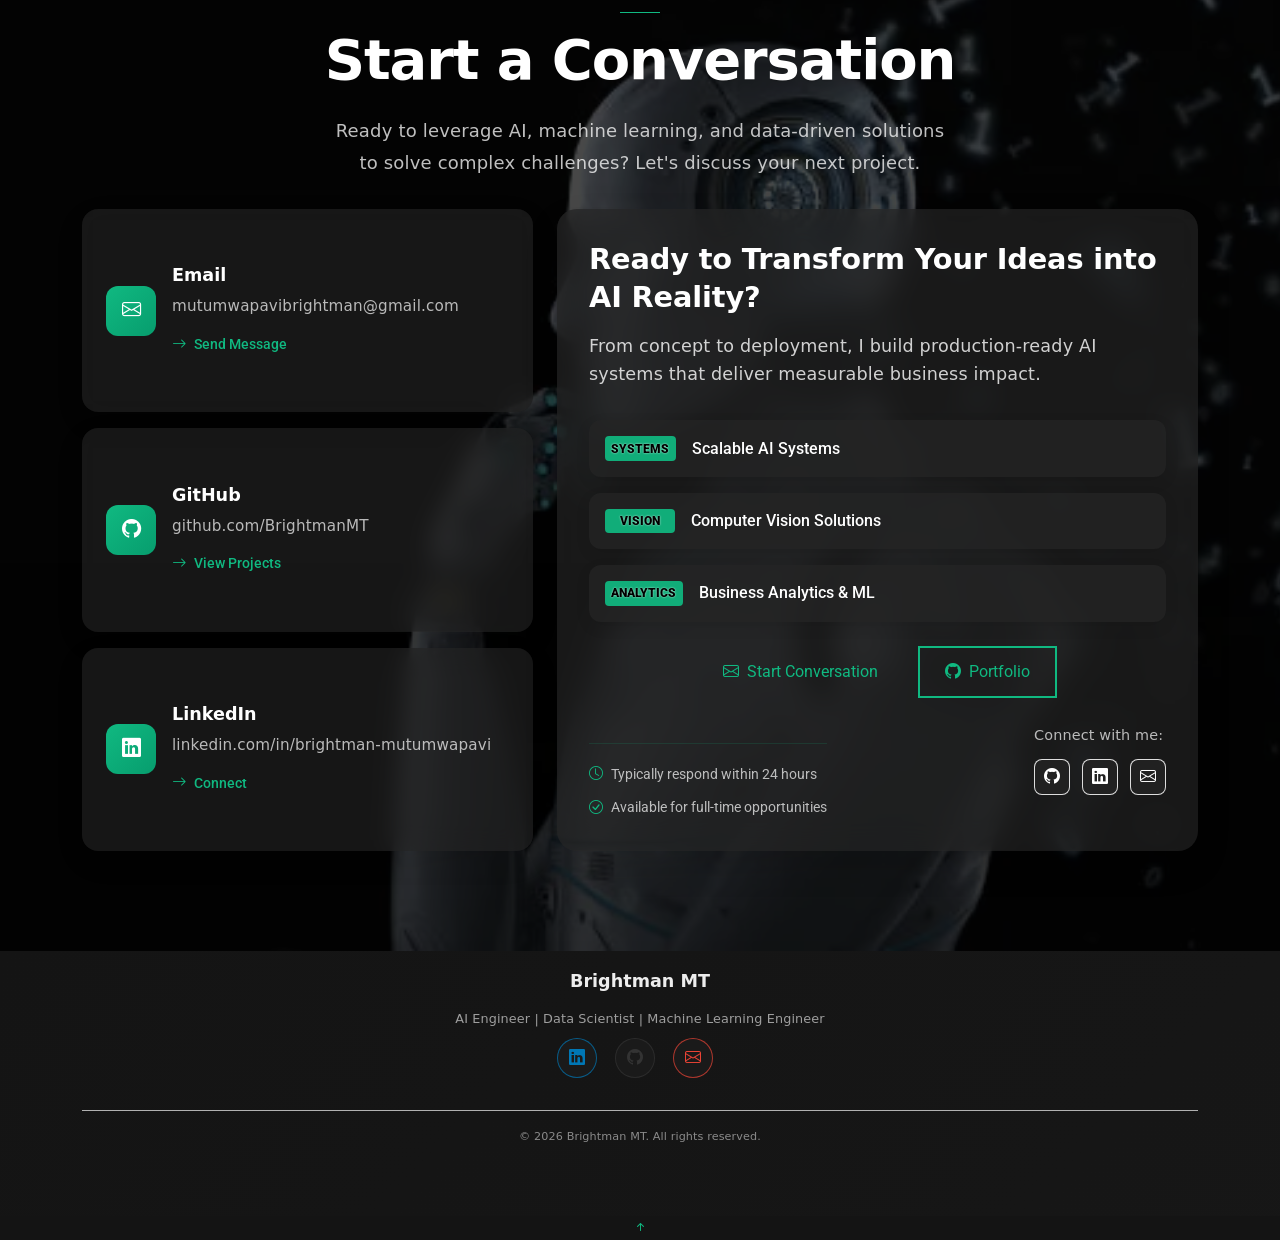
==== commit 1109b3b9: "Update portfolio" ====
--- a/index.html
+++ b/index.html
@@ -5,8 +5,8 @@
   <meta charset="utf-8">
   <meta content="width=device-width, initial-scale=1.0" name="viewport">
   <title>Brightman Mutumwapavi - Data Scientist | Machine Learning Engineer</title>
-  <meta name="description" content="Data Scientist and Machine Learning Engineer building end-to-end AI systems across healthcare, computer vision, and real-world applications.">
-  <meta name="keywords" content="Data Scientist, Machine Learning Engineer, AI, Healthcare AI, Computer Vision, Deep Learning, PyTorch">
+  <meta name="description" content="AI Engineer, Machine Learning Engineer, and Data Scientist building production-ready AI systems, machine learning solutions, and intelligent data products that solve real-world business problems at scale.">
+  <meta name="keywords" content="AI Engineer, Machine Learning Engineer, Data Scientist, AI Systems Builder, Machine Learning, Computer Vision, Predictive Modeling, Data Science, Automation, Analytics">
 
   <!-- Favicons -->
   <link href="assets/img/favicon.png" rel="icon">
@@ -49,6 +49,7 @@
         <ul class="mobile-menu">
           <li><a href="#hero" class="active">Home</a></li>
           <li><a href="#about">About</a></li>
+          <li><a href="#experience">Experience</a></li>
           <li><a href="#portfolio">Projects</a></li>
           <li><a href="#contact">Contact</a></li>
         </ul>
@@ -79,7 +80,7 @@
           <div class="col-lg-8 text-center">
             <h2 class="hero-name"><span class="name-first">Brightman</span> <span class="name-last">Mutumwapavi</span></h2>
             <p>I'm a <span class="typed" data-typed-items="Machine Learning Engineer, AI Systems Builder, Data Scientist"></span><span class="typed-cursor" aria-hidden="true"></span></p>
-            <p class="hero-subtitle">Building production-ready AI systems across healthcare, computer vision, and real-world applications.</p>
+            <p class="hero-subtitle">Building production-ready AI systems, machine learning solutions, and intelligent data products that solve real-world business problems at scale.</p>
             <div class="hero-cta">
               <a href="#portfolio" class="btn-getstarted">View Projects</a>
               <a href="https://github.com/BrightmanMT" target="_blank" class="btn-getstarted-secondary"><i class="bi bi-github"></i>GitHub</a>
@@ -171,7 +172,7 @@
       <div class="container section-title" data-aos="fade-up">
         <span class="subtitle">About Me</span>
         <h2>About Me</h2>
-        <p>Production AI specialist with deep expertise in probabilistic modeling and end-to-end machine learning systems. I architect and deploy industrial-grade solutions including Industrial Anomaly Detection (PatchCore) and Hybrid RAG Agents that deliver measurable business impact.</p>
+        <p>AI Engineer, Data Scientist, and Machine Learning Specialist focused on designing and deploying end-to-end intelligent systems. I build production-ready AI solutions, predictive models, analytics platforms, computer vision applications, and AI-powered agents that transform data into measurable business value and strategic decision-making.</p>
       </div><!-- End Section Title -->
 
       <div class="container" data-aos="fade-up" data-aos-delay="100">
@@ -181,7 +182,7 @@
             <div class="profile-card">
               <div class="profile-header">
                 <div class="profile-avatar">
-                  <img src="assets/img/profile/profile_bright2.jpeg" alt="" class="img-fluid rounded-circle">
+                  <img src="assets/img/profile/profile_bright2.png" alt="" class="img-fluid rounded-circle">
                   <div class="status-indicator"></div>
                 </div>
                 <h3>Brightman Mutumwapavi</h3>
@@ -220,7 +221,7 @@
               <div class="bio-section">
                 <div class="section-tag">About Me</div>
                 <h2>Building Production AI Systems</h2>
-                <p>I build end-to-end machine learning systems that move beyond experimentation into real-world deployment. My work focuses on healthcare AI, computer vision, and predictive systems, with an emphasis on interpretability, reliability, and impact.</p>
+                <p>I build end-to-end machine learning and AI systems that move beyond experimentation into real-world deployment. My work spans predictive analytics, computer vision, intelligent automation, decision-support systems, and AI-powered applications, with a strong emphasis on scalability, reliability, interpretability, and measurable business impact.</p>
               </div>
 
               <div class="details-grid">
@@ -272,6 +273,137 @@
       </div>
 
     </section><!-- /About Section -->
+
+    <!-- Experience Section -->
+    <section id="experience" class="experience section">
+      <div class="container section-title" data-aos="fade-up">
+        <span class="subtitle">Professional Journey</span>
+        <h2>Work Experience</h2>
+        <p>Applying AI, machine learning, analytics, and business intelligence to solve real-world challenges across international teams and data-driven organizations.</p>
+      </div>
+
+      <div class="container" data-aos="fade-up" data-aos-delay="100">
+        <div class="row gy-4">
+          <div class="col-lg-6" data-aos="fade-up" data-aos-delay="150">
+            <div class="build-card">
+              <div class="build-icon">
+                <i class="bi bi-graph-up-arrow"></i>
+              </div>
+              <div class="d-flex justify-content-between align-items-start flex-wrap gap-2 mb-3">
+                <div>
+                  <h4>AI Data Analyst Intern</h4>
+                  <p class="mb-1"><strong>EXCELERATE</strong></p>
+                  <p class="mb-0">United Arab Emirates (UAE)</p>
+                </div>
+                <span class="badge bg-light text-dark">Apr 2026 - May 2026</span>
+              </div>
+              <div class="mb-3">
+                <span class="tag">UAE</span>
+                <span class="tag">AI Data Analytics</span>
+              </div>
+              <p>Developed machine learning and statistical analytics solutions on educational datasets, transforming large-scale student engagement data into actionable intelligence and predictive insights.</p>
+              <div class="details-grid mb-3">
+                <div class="detail-item" data-aos="fade-up" data-aos-delay="200">
+                  <i class="bi bi-check2-circle"></i>
+                  <div class="profile-content">
+                    <h4>Key Achievement</h4>
+                    <p>Achieved 96.3% predictive accuracy and 99.2% ROC-AUC on engagement prediction models.</p>
+                  </div>
+                </div>
+                <div class="detail-item" data-aos="fade-up" data-aos-delay="250">
+                  <i class="bi bi-check2-circle"></i>
+                  <div class="profile-content">
+                    <h4>Key Achievement</h4>
+                    <p>Processed, validated, and analyzed large-scale educational datasets to identify learner participation patterns and performance drivers.</p>
+                  </div>
+                </div>
+                <div class="detail-item" data-aos="fade-up" data-aos-delay="300">
+                  <i class="bi bi-check2-circle"></i>
+                  <div class="profile-content">
+                    <h4>Key Achievement</h4>
+                    <p>Delivered analytical reports, visualizations, and automated workflows that improved stakeholder reporting and evidence-based decision making.</p>
+                  </div>
+                </div>
+              </div>
+              <div class="d-flex flex-wrap gap-2 mb-3">
+                <span class="skill-item">96.3% Accuracy</span>
+                <span class="skill-item">99.2% ROC-AUC</span>
+                <span class="skill-item">Predictive Analytics</span>
+              </div>
+              <div class="tech-stack">
+                <span class="tech-label">Technologies:</span>
+                <span class="tech-items">Python, Machine Learning, Statistical Analysis, Data Visualization, Predictive Modeling</span>
+              </div>
+            </div>
+          </div>
+
+          <div class="col-lg-6" data-aos="fade-up" data-aos-delay="250">
+            <div class="build-card">
+              <div class="build-icon">
+                <i class="bi bi-cpu-fill"></i>
+              </div>
+              <div class="d-flex justify-content-between align-items-start flex-wrap gap-2 mb-3">
+                <div>
+                  <h4>Machine Learning & Data Analytics Intern</h4>
+                  <p class="mb-1"><strong>ULEARN</strong></p>
+                  <p class="mb-0">India</p>
+                </div>
+                <span class="badge bg-light text-dark">Dec 2025 - Feb 2026</span>
+              </div>
+              <div class="mb-3">
+                <span class="tag">India</span>
+                <span class="tag">Business Analytics</span>
+              </div>
+              <p>Developed predictive analytics, customer intelligence, and business performance solutions using machine learning, customer analytics, and business intelligence technologies.</p>
+              <div class="details-grid mb-3">
+                <div class="detail-item" data-aos="fade-up" data-aos-delay="300">
+                  <i class="bi bi-check2-circle"></i>
+                  <div class="profile-content">
+                    <h4>Key Achievement</h4>
+                    <p>Built predictive analytics systems using Python, SQL, XGBoost, BG/NBD, and Gamma-Gamma models.</p>
+                  </div>
+                </div>
+                <div class="detail-item" data-aos="fade-up" data-aos-delay="350">
+                  <i class="bi bi-check2-circle"></i>
+                  <div class="profile-content">
+                    <h4>Key Achievement</h4>
+                    <p>Developed Power BI dashboards and automated reporting pipelines that reduced manual feedback analysis time by 60%.</p>
+                  </div>
+                </div>
+                <div class="detail-item" data-aos="fade-up" data-aos-delay="400">
+                  <i class="bi bi-check2-circle"></i>
+                  <div class="profile-content">
+                    <h4>Key Achievement</h4>
+                    <p>Performed data extraction, transformation, validation, and exploratory analysis on large customer datasets to support strategic business decisions.</p>
+                  </div>
+                </div>
+              </div>
+              <div class="d-flex flex-wrap gap-2 mb-3">
+                <span class="skill-item">60% Reduction</span>
+                <span class="skill-item">Customer Intelligence</span>
+                <span class="skill-item">Business Analytics</span>
+              </div>
+              <div class="tech-stack">
+                <span class="tech-label">Technologies:</span>
+                <span class="tech-items">Python, SQL, XGBoost, Power BI, BG/NBD, Gamma-Gamma, Customer Analytics</span>
+              </div>
+            </div>
+          </div>
+        </div>
+
+        <div class="portfolio-bottom mt-5" data-aos="fade-up" data-aos-delay="450">
+          <div class="row align-items-center">
+            <div class="col-lg-8">
+              <h3>Building AI Solutions Across Industries</h3>
+              <p>From educational analytics and customer intelligence to predictive modeling and business intelligence, I leverage data and AI to deliver measurable outcomes and support informed decision-making.</p>
+            </div>
+            <div class="col-lg-4 text-lg-end">
+              <a href="#portfolio" class="btn btn-accent">View Projects</a>
+            </div>
+          </div>
+        </div>
+      </div>
+    </section><!-- /Experience Section -->
 
     <!-- Technical Skills Section -->
     <section id="technical-skills" class="technical-skills section">
@@ -346,7 +478,7 @@
       <div class="container section-title" data-aos="fade-up">
         <span class="subtitle">Featured Projects</span>
         <h2>Portfolio</h2>
-        <p>End-to-end machine learning systems across healthcare AI, computer vision, and business analytics</p>
+        <p>End-to-end AI, machine learning, and data science projects focused on automation, predictive intelligence, computer vision, customer analytics, and solving real-world business challenges.</p>
       </div><!-- End Section Title -->
 
       <div class="container" data-aos="fade-up" data-aos-delay="100">
@@ -368,7 +500,7 @@
                     <div class="portfolio-info">
                       <span class="project-category">Healthcare AI</span>
                       <h4>AI Medical Imaging Assistant</h4>
-                      <span class="impact-badge">99%+ Recall | Explainable AI (Grad-CAM)</span>
+                      <span class="impact-badge">99%+ Recall | Explainable AI | Better Decision Support</span>
                     </div>
                     <div class="portfolio-actions">
                       <a href="https://brightmanmt-ai-medical-imaging-assistant-app-dk28lz.streamlit.app/" target="_blank" class="portfolio-link" onclick="event.stopPropagation()">
@@ -401,7 +533,7 @@
                     <div class="portfolio-info">
                       <span class="project-category">Healthcare AI</span>
                       <h4>Maternal Health Hybrid AI Agent</h4>
-                      <span class="impact-badge">RAG + Risk Prediction | Clinical Decision Support</span>
+                      <span class="impact-badge">Hybrid RAG + Predictive AI | Decision Intelligence</span>
                     </div>
                     <div class="portfolio-actions">
                       <a href="https://brightmanmt-maternal-health-hybrid-ai-agent-app-cls4kv.streamlit.app/" target="_blank" class="portfolio-link" onclick="event.stopPropagation()">
@@ -434,7 +566,7 @@
                     <div class="portfolio-info">
                       <span class="project-category">Business Analytics</span>
                       <h4>Customer Segmentation Engine</h4>
-                      <span class="impact-badge">4 Segments | 20–30% Retention Lift Potential | Behavioral Clustering</span>
+                      <span class="impact-badge">4 Segments | 20-30% Retention Lift Potential | Revenue Growth</span>
                     </div>
                     <div class="portfolio-actions">
                       <a href="https://customersegmentationkmeans-f9tbtxtloyjtgiefse2qzq.streamlit.app/" target="_blank" class="portfolio-link" onclick="event.stopPropagation()">
@@ -467,7 +599,7 @@
                     <div class="portfolio-info">
                       <span class="project-category">Business Analytics</span>
                       <h4>Mobile Money Fraud Detection</h4>
-                      <span class="impact-badge">Anomaly Detection | Fraud Prevention | Real-Time Risk Signals</span>
+                      <span class="impact-badge">Anomaly Detection | Fraud Prevention | Risk Reduction</span>
                     </div>
                     <div class="portfolio-actions">
                       <a href="#" target="_blank" class="portfolio-link" onclick="event.stopPropagation()">
@@ -500,7 +632,7 @@
                     <div class="portfolio-info">
                       <span class="project-category">Business Analytics</span>
                       <h4>AI Customer Assistant</h4>
-                      <span class="impact-badge">LLM + Flask | 24/7 Support | Lead Conversion Optimization</span>
+                      <span class="impact-badge">LLM + Flask | 24/7 Automation | Lead Conversion Optimization</span>
                     </div>
                     <div class="portfolio-actions">
                       <a href="https://dmtech-ai-customer-assistant.onrender.com/" target="_blank" class="portfolio-link" onclick="event.stopPropagation()">
@@ -533,7 +665,7 @@
                     <div class="portfolio-info">
                       <span class="project-category">Business Analytics</span>
                       <h4>Customer Churn Prediction</h4>
-                      <span class="impact-badge">95% Accuracy | 87% Recall | XGBoost Model</span>
+                      <span class="impact-badge">95% Accuracy | 87% Recall | Proactive Retention</span>
                     </div>
                     <div class="portfolio-actions">
                       <a href="#" target="_blank" class="portfolio-link" onclick="event.stopPropagation()">
@@ -566,7 +698,7 @@
                     <div class="portfolio-info">
                       <span class="project-category">Business Analytics</span>
                       <h4>Customer Lifetime Value System</h4>
-                      <span class="impact-badge">Hybrid ML System | BG/NBD + Churn Modeling</span>
+                      <span class="impact-badge">Hybrid ML System | BG/NBD + Churn Modeling | CLV Intelligence</span>
                     </div>
                     <div class="portfolio-actions">
                       <a href="https://clv3.onrender.com/" target="_blank" class="portfolio-link" onclick="event.stopPropagation()">
@@ -587,6 +719,39 @@
                     <span class="tag">Analytics</span>
                   </div>
                   <div class="project-year">2024</div>
+                </div>
+              </div>
+            </div>
+
+            <div class="col-lg-4 col-md-6 portfolio-item isotope-item filter-analytics">
+              <div class="portfolio-card" onclick="openProjectModal('restaurant-intelligence')">
+                <div class="portfolio-image-container">
+                  <img src="assets/img/sales.png" alt="Restaurant Sales Intelligence & Performance Analytics System" class="img-fluid">
+                  <div class="portfolio-overlay">
+                    <div class="portfolio-info">
+                      <span class="project-category">Business Intelligence</span>
+                      <h4>Restaurant Sales Intelligence & Performance Analytics System</h4>
+                      <span class="impact-badge">21,350+ Orders | 49,500+ Pizzas Sold | $817K+ Revenue</span>
+                    </div>
+                    <div class="portfolio-actions">
+                      <a href="#" target="_blank" class="portfolio-link" onclick="event.stopPropagation()">
+                        <i class="bi bi-box-arrow-up-right"></i>
+                      </a>
+                      <a href="https://github.com/BrightmanMT/Restaurant-Sales-Intelligence-Dashboard" target="_blank" class="portfolio-details" onclick="event.stopPropagation()">
+                        <i class="bi bi-github"></i>
+                      </a>
+                      <a href="#" class="portfolio-expand" onclick="event.stopPropagation(); openProjectModal('restaurant-intelligence')">
+                        <i class="bi bi-arrows-angle-expand"></i>
+                      </a>
+                    </div>
+                  </div>
+                </div>
+                <div class="portfolio-meta">
+                  <div class="project-tags">
+                    <span class="tag">SQL</span>
+                    <span class="tag">Power BI</span>
+                  </div>
+                  <div class="project-year">2025</div>
                 </div>
               </div>
             </div>
@@ -599,7 +764,7 @@
                     <div class="portfolio-info">
                       <span class="project-category">Computer Vision</span>
                       <h4>PatchCore Defect Detection</h4>
-                      <span class="impact-badge">92% Accuracy | Industrial Anomaly Detection</span>
+                      <span class="impact-badge">92% Accuracy | Industrial Anomaly Detection | Quality Assurance</span>
                     </div>
                     <div class="portfolio-actions">
                       <a href="https://github.com/BrightmanMT/patchcore-defect-detection" target="_blank" class="portfolio-details" onclick="event.stopPropagation()">
@@ -628,7 +793,7 @@
           <div class="row align-items-center">
             <div class="col-lg-8">
               <h3>Interested in building impactful AI systems together?</h3>
-              <p>Let's connect and discuss how we can collaborate on production-ready machine learning solutions.</p>
+              <p>Let's connect and discuss how we can collaborate on production-ready AI, machine learning, and data science solutions.</p>
             </div>
             <div class="col-lg-4 text-lg-end">
               <a href="#contact" class="btn btn-accent">Let's Work Together</a>
@@ -653,7 +818,7 @@
       <div class="container section-title" data-aos="fade-up">
         <span class="subtitle">Let's Connect</span>
         <h2>Start a Conversation</h2>
-        <p>Ready to build impactful AI systems together? Let's discuss your next project.</p>
+        <p>Ready to leverage AI, machine learning, and data-driven solutions to solve complex challenges? Let's discuss your next project.</p>
       </div><!-- End Section Title -->
 
       <div class="container">
@@ -712,8 +877,8 @@
               
               <div class="expertise-highlights">
                 <div class="highlight-item">
-                  <span class="highlight-icon"> healthcare</span>
-                  <span class="highlight-text">Healthcare AI Systems</span>
+                  <span class="highlight-icon"> systems</span>
+                  <span class="highlight-text">Scalable AI Systems</span>
                 </div>
                 <div class="highlight-item">
                   <span class="highlight-icon"> vision</span>
@@ -778,7 +943,7 @@
       <div class="footer-content">
         <div class="footer-brand">
           <h4>Brightman MT</h4>
-          <p>Production AI Systems Developer</p>
+          <p>AI Engineer | Data Scientist | Machine Learning Engineer</p>
           <div class="social-links">
             <a href="https://www.linkedin.com/in/brightman-mutumwapavi-aa567b28a" target="_blank"><i class="bi bi-linkedin"></i></a>
             <a href="https://github.com/BrightmanMT" target="_blank"><i class="bi bi-github"></i></a>
@@ -858,4 +1023,4 @@
 
 </body>
 
-</html>+</html>
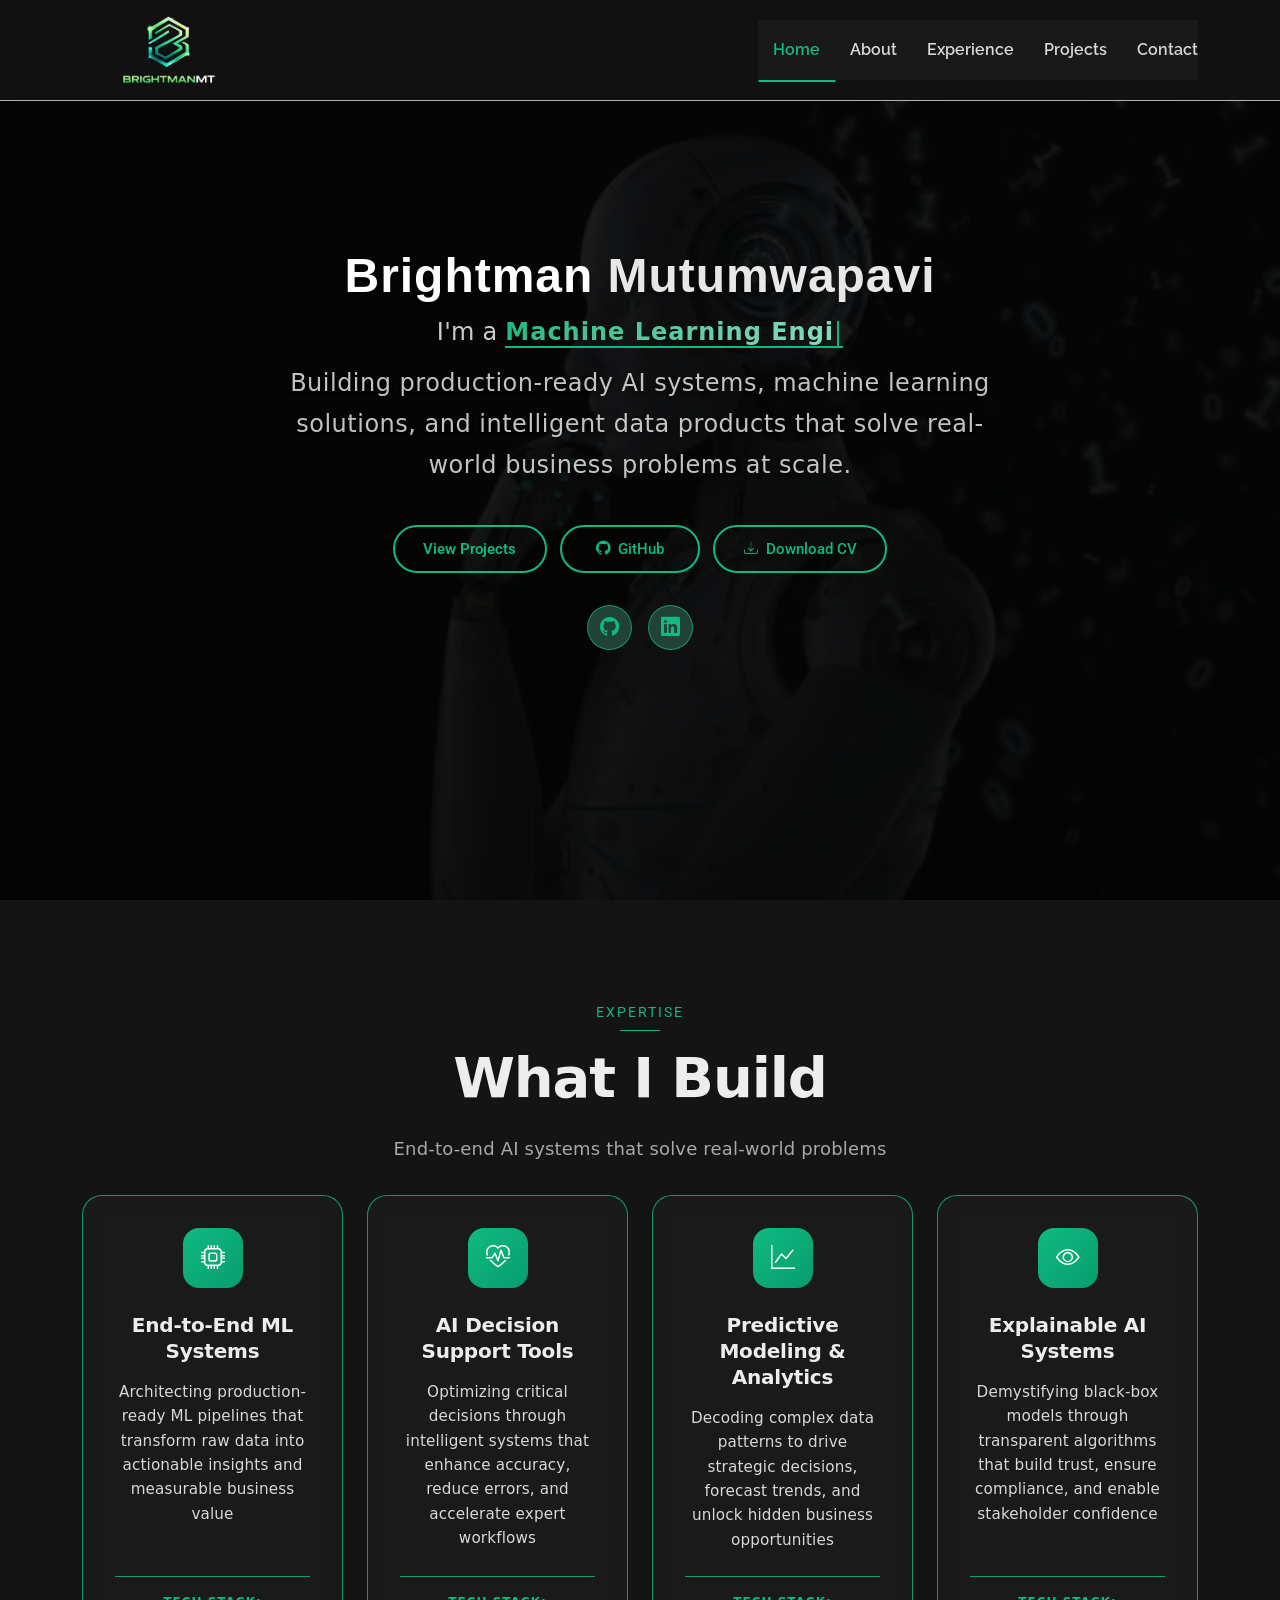
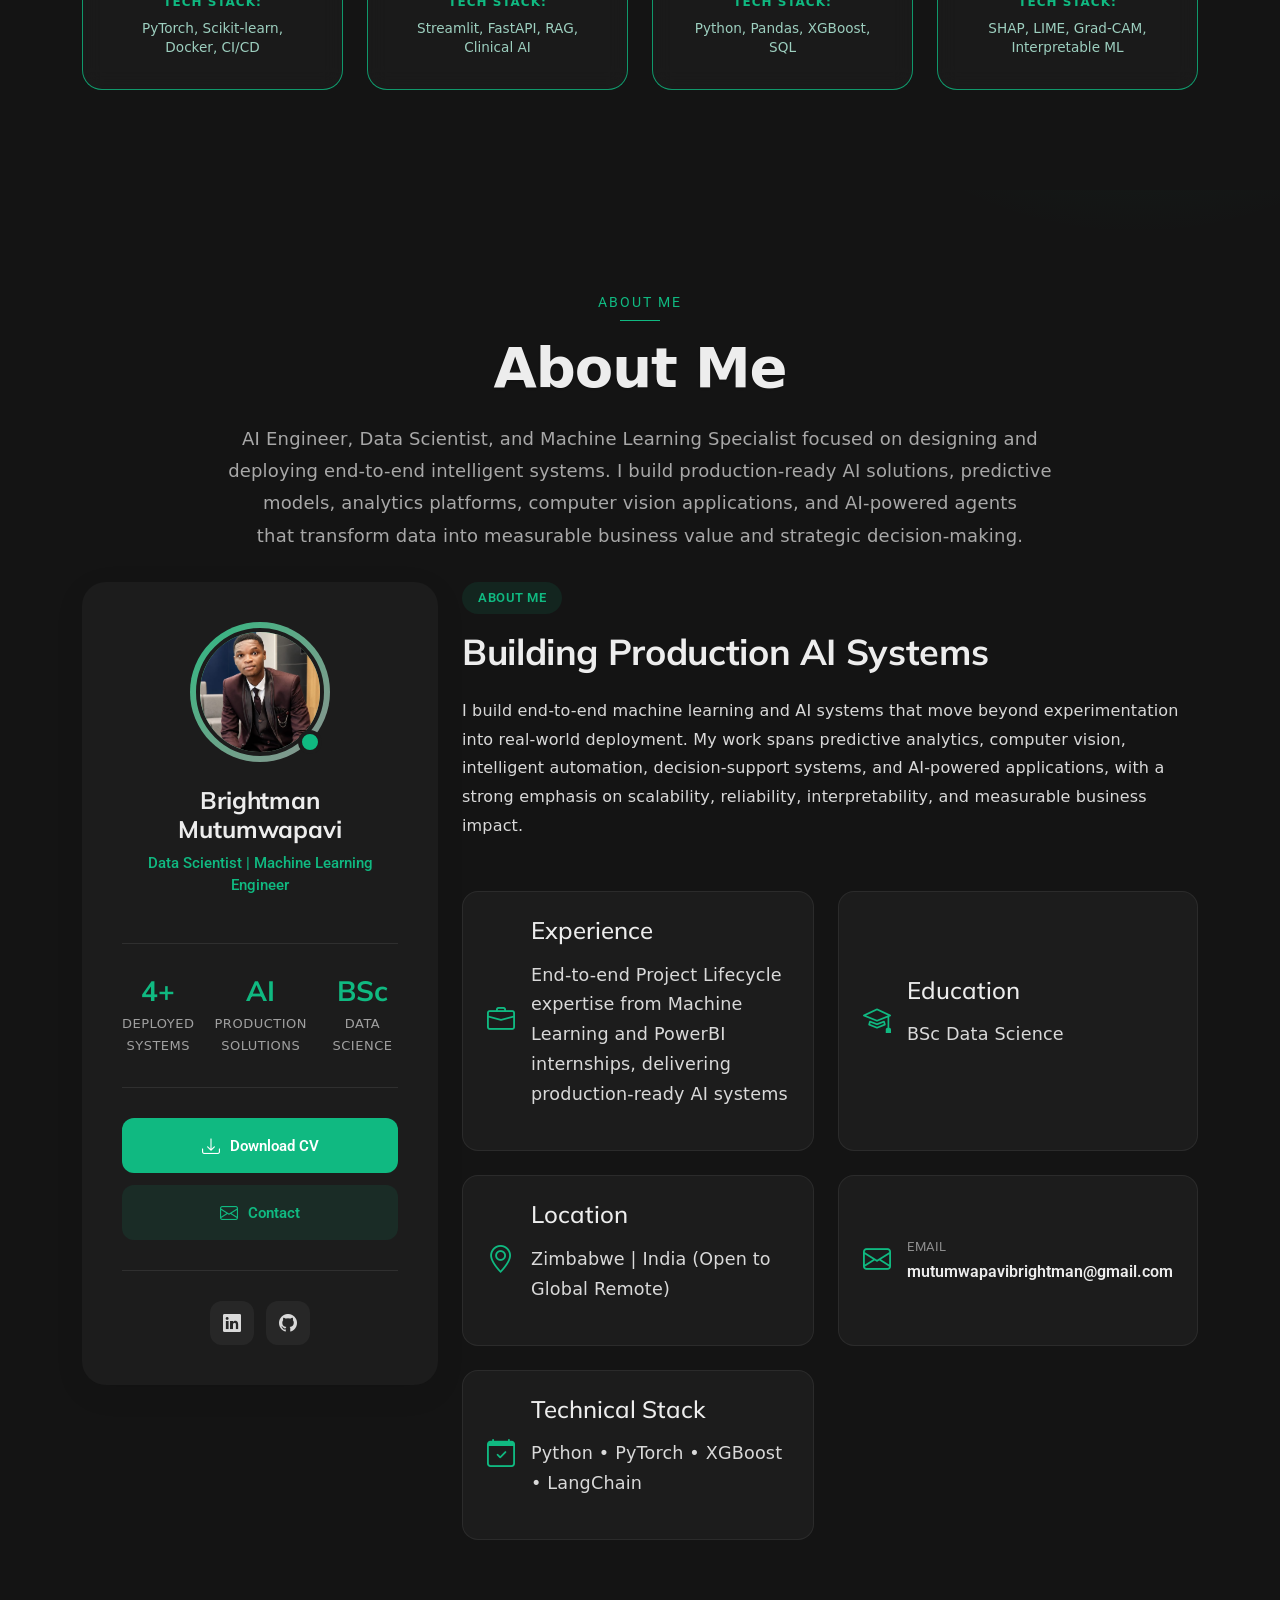
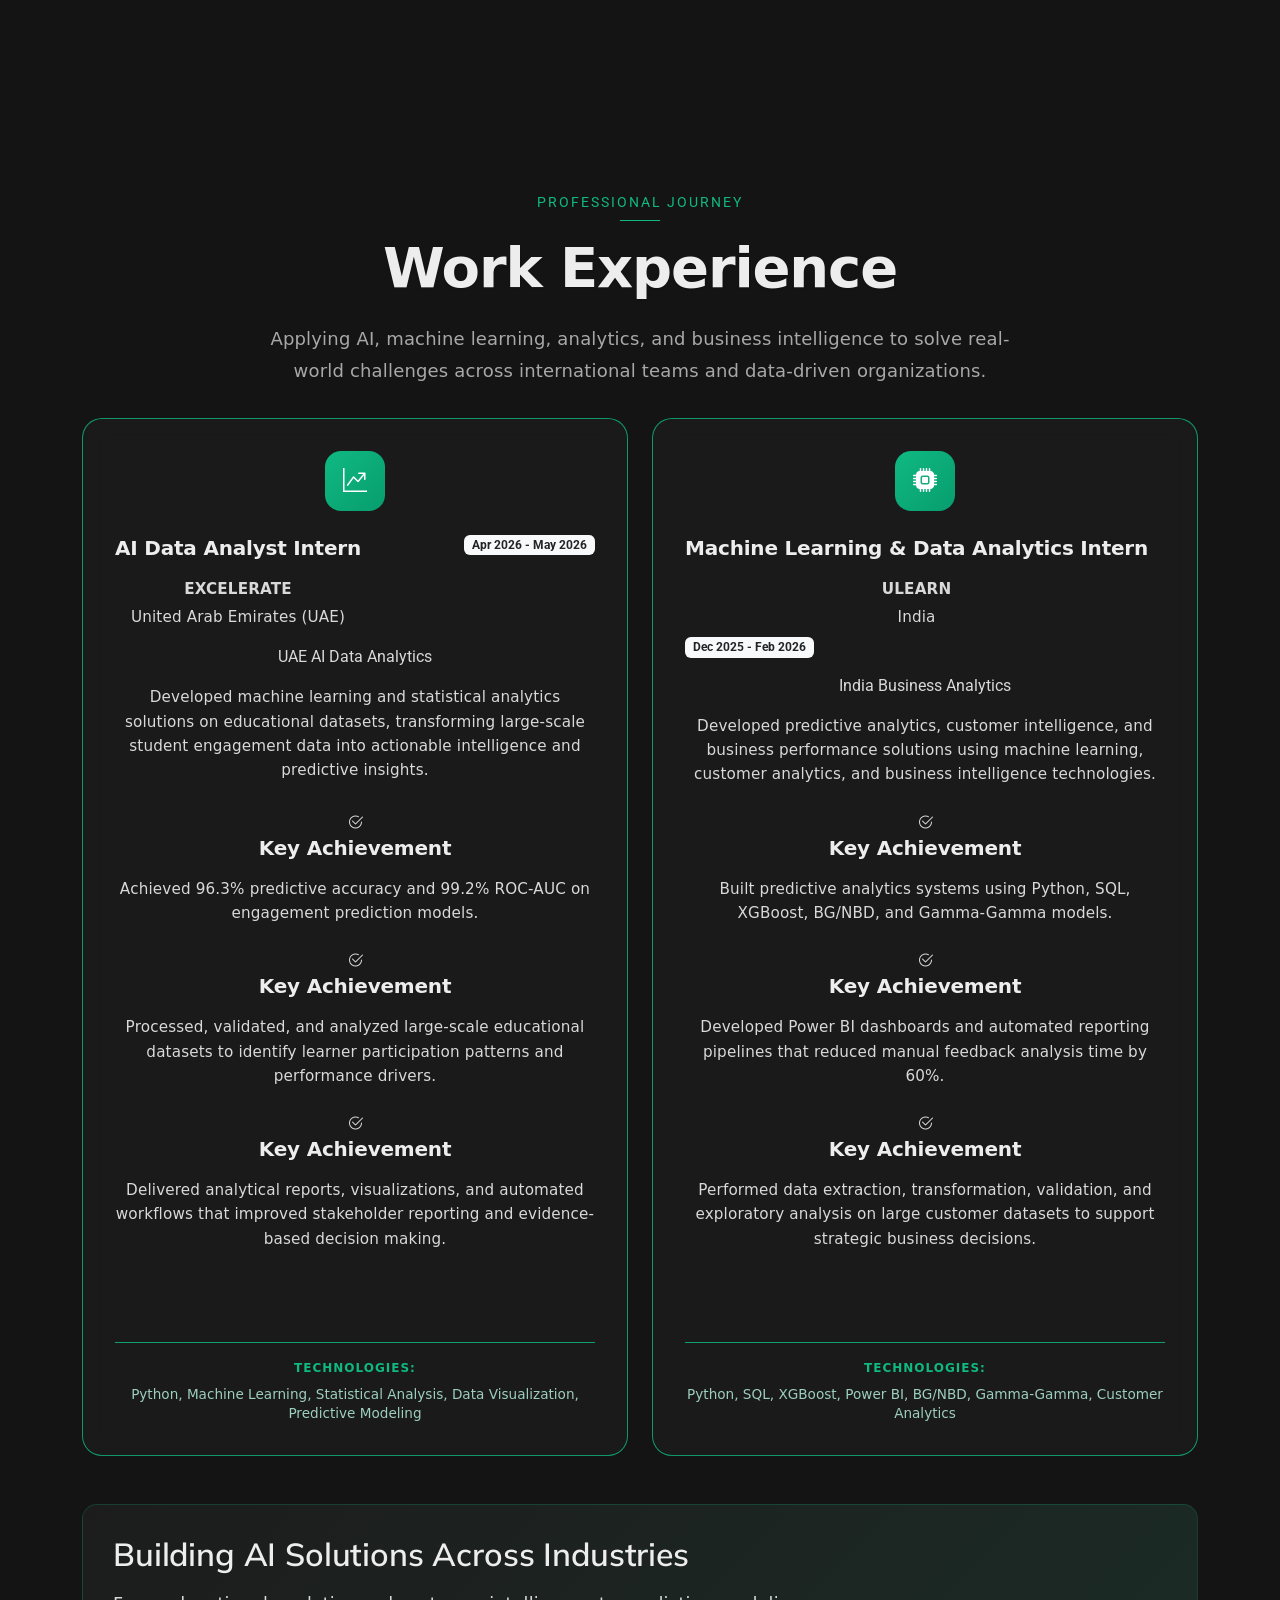
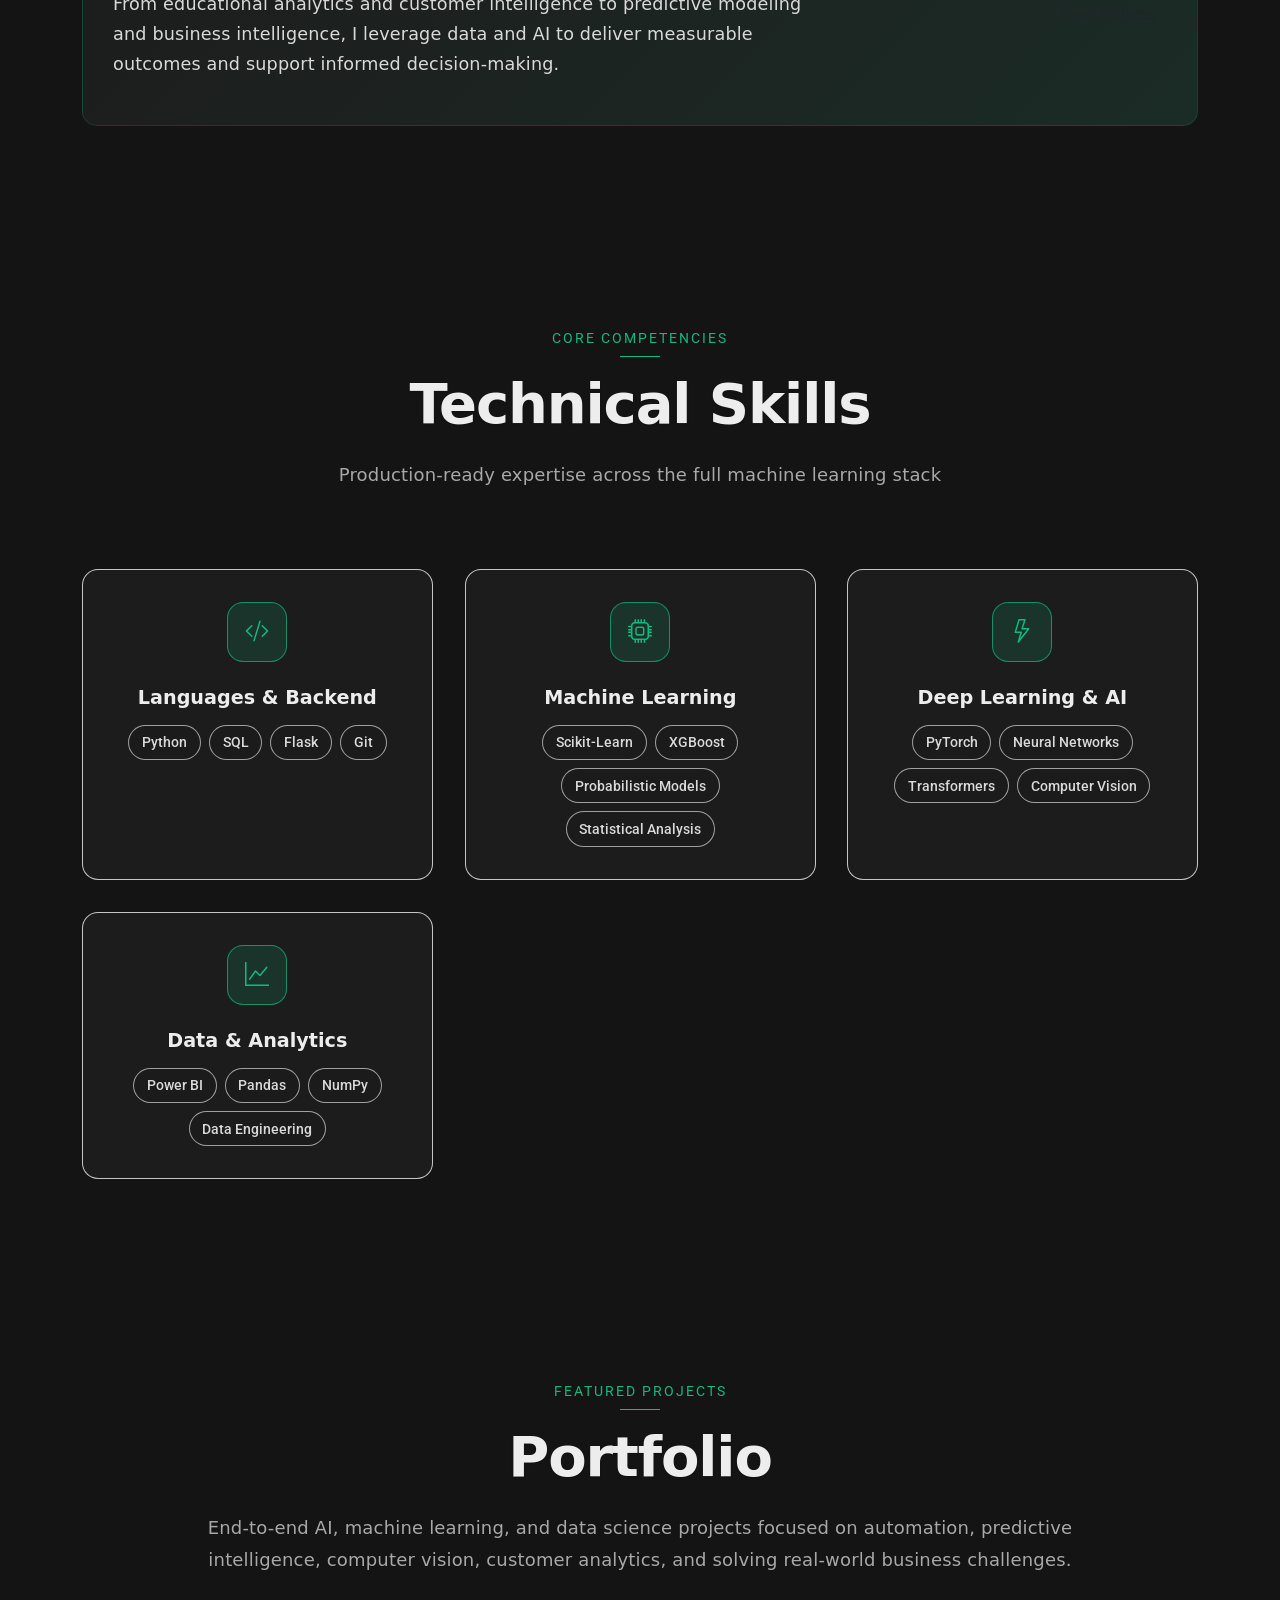
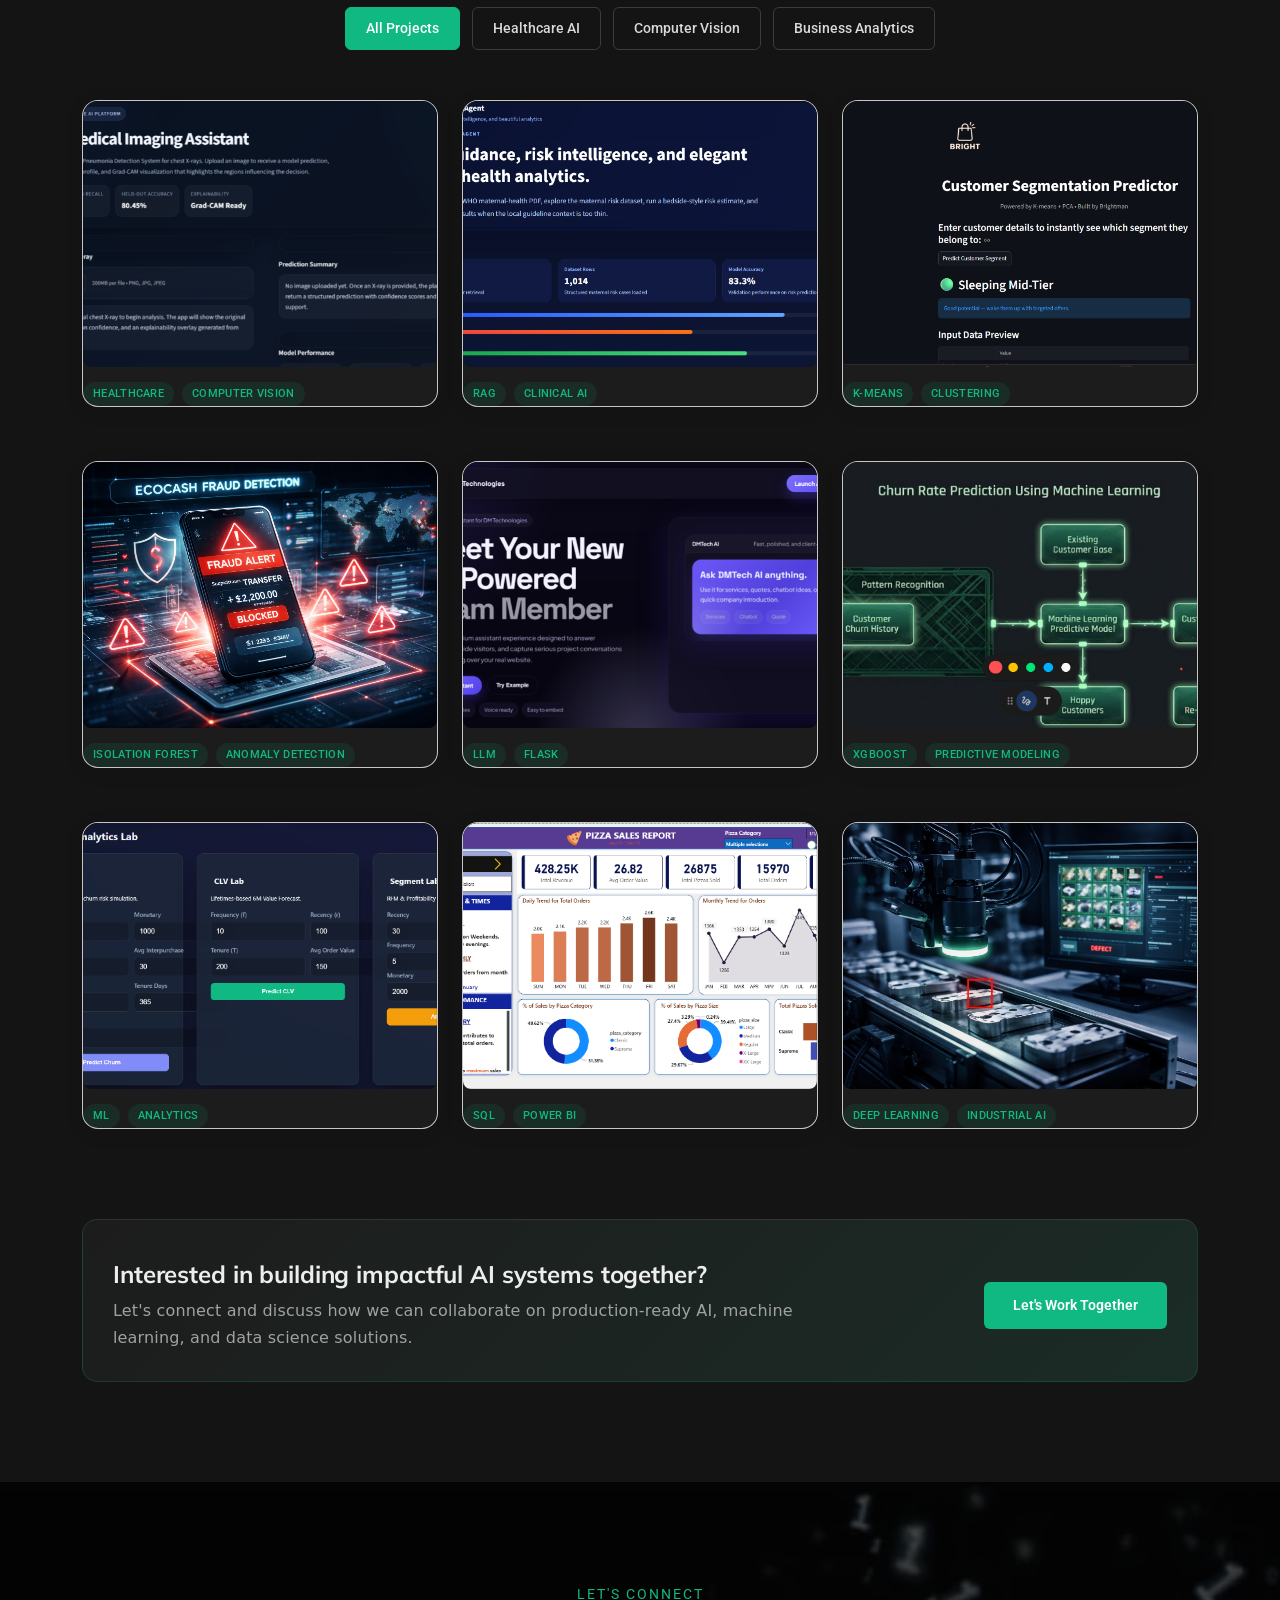
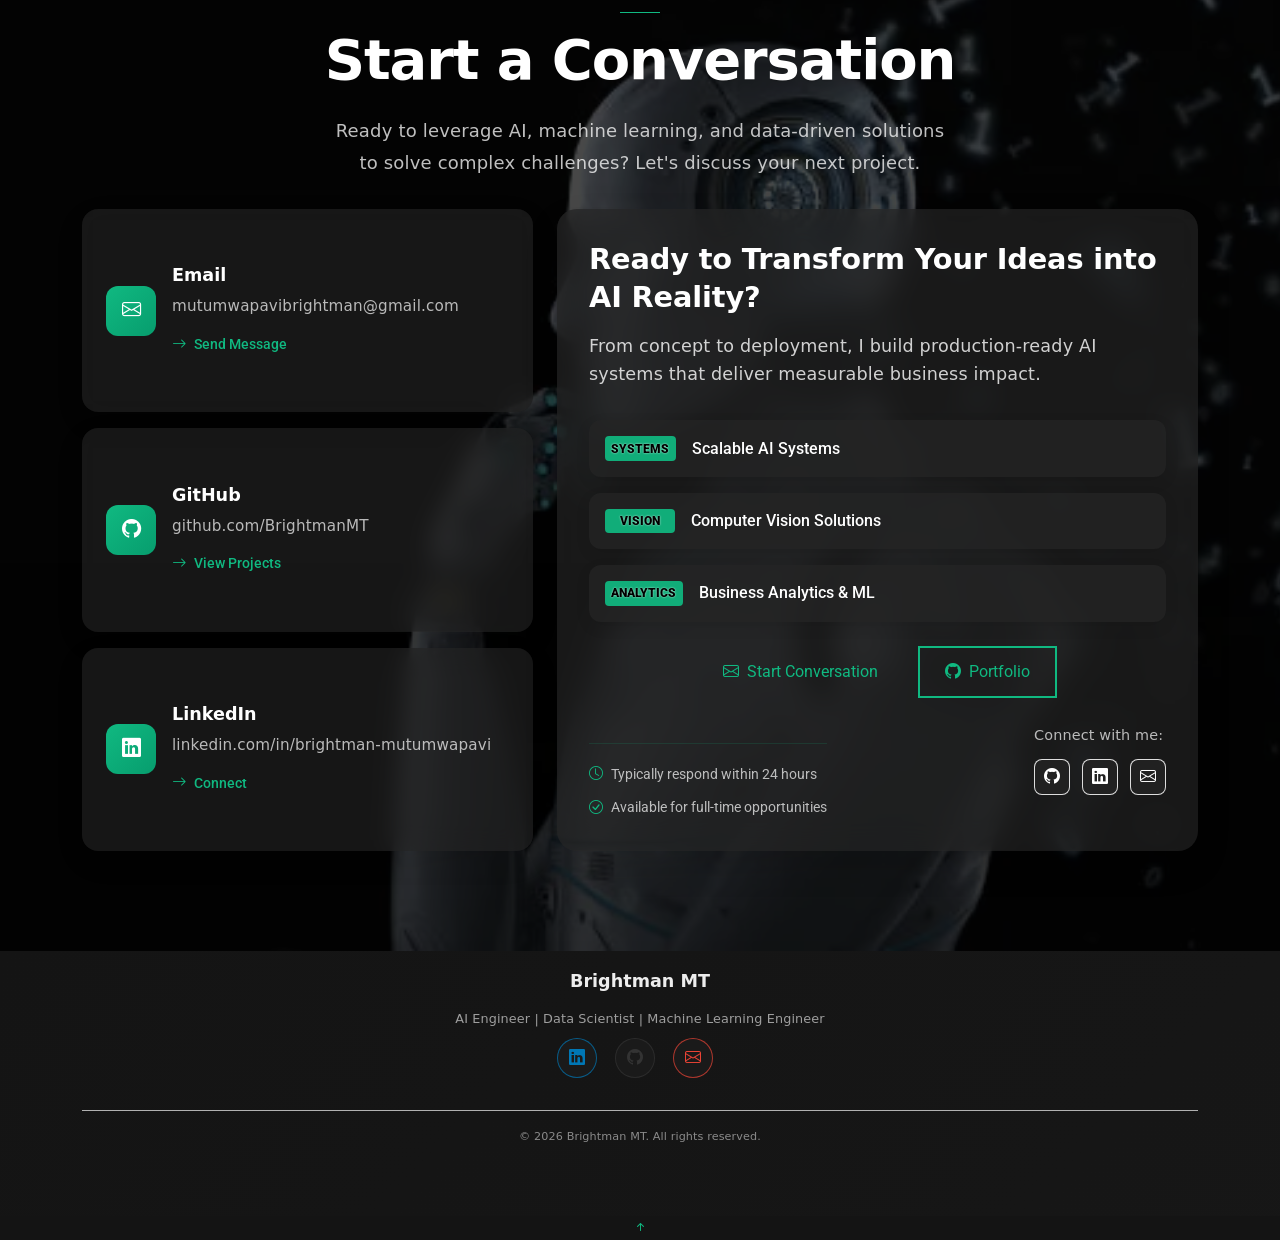
==== commit b8282b1f: "Update CV and portfolio pages" ====
--- a/index.html
+++ b/index.html
@@ -84,7 +84,7 @@
             <div class="hero-cta">
               <a href="#portfolio" class="btn-getstarted">View Projects</a>
               <a href="https://github.com/BrightmanMT" target="_blank" class="btn-getstarted-secondary"><i class="bi bi-github"></i>GitHub</a>
-              <a href="assets/Brightman Mutumwapavi_cv.pdf" class="btn-getstarted-secondary" download><i class="bi bi-download"></i>Download CV</a>
+              <a href="assets/Brightman_Mutumwapavi_Cv.pdf" class="btn-getstarted-secondary" download><i class="bi bi-download"></i>Download CV</a>
             </div>
             <div class="hero-social">
               <a href="https://github.com/BrightmanMT" target="_blank" class="social-link"><i class="bi bi-github"></i></a>
